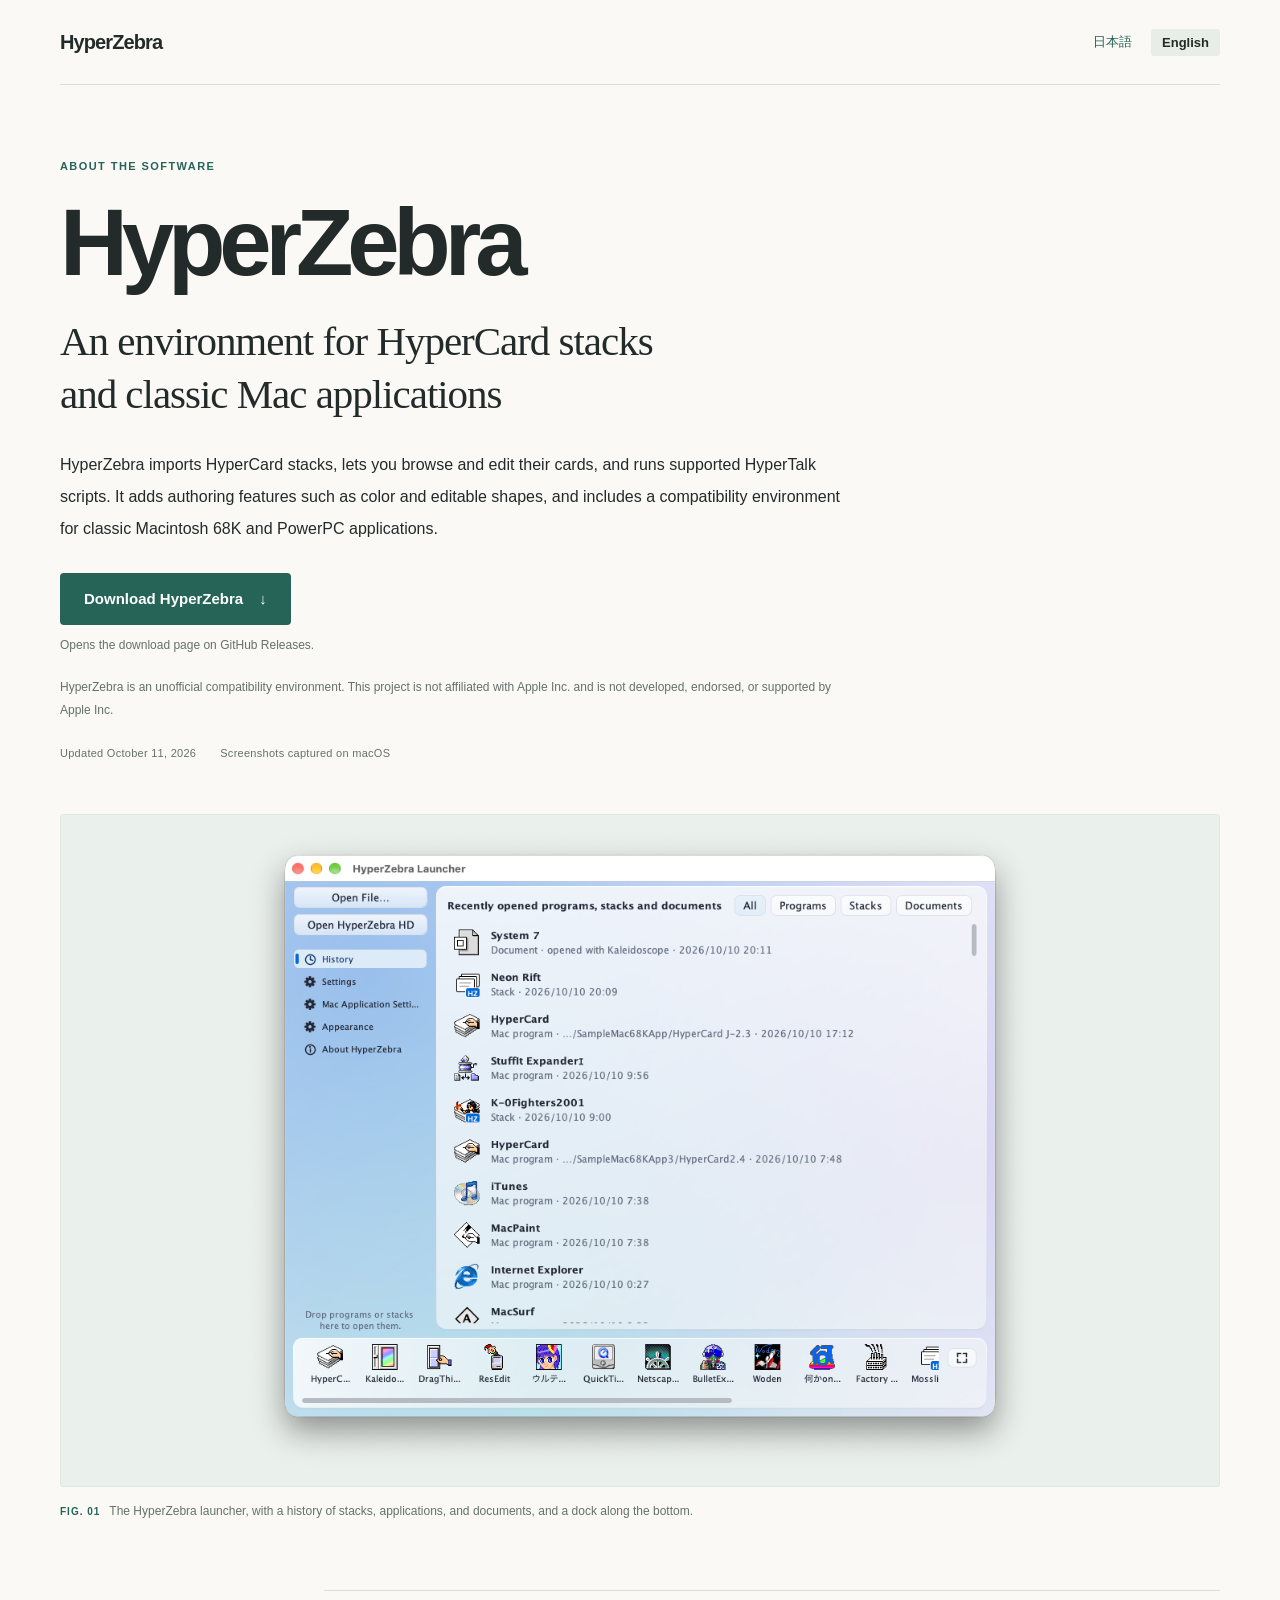
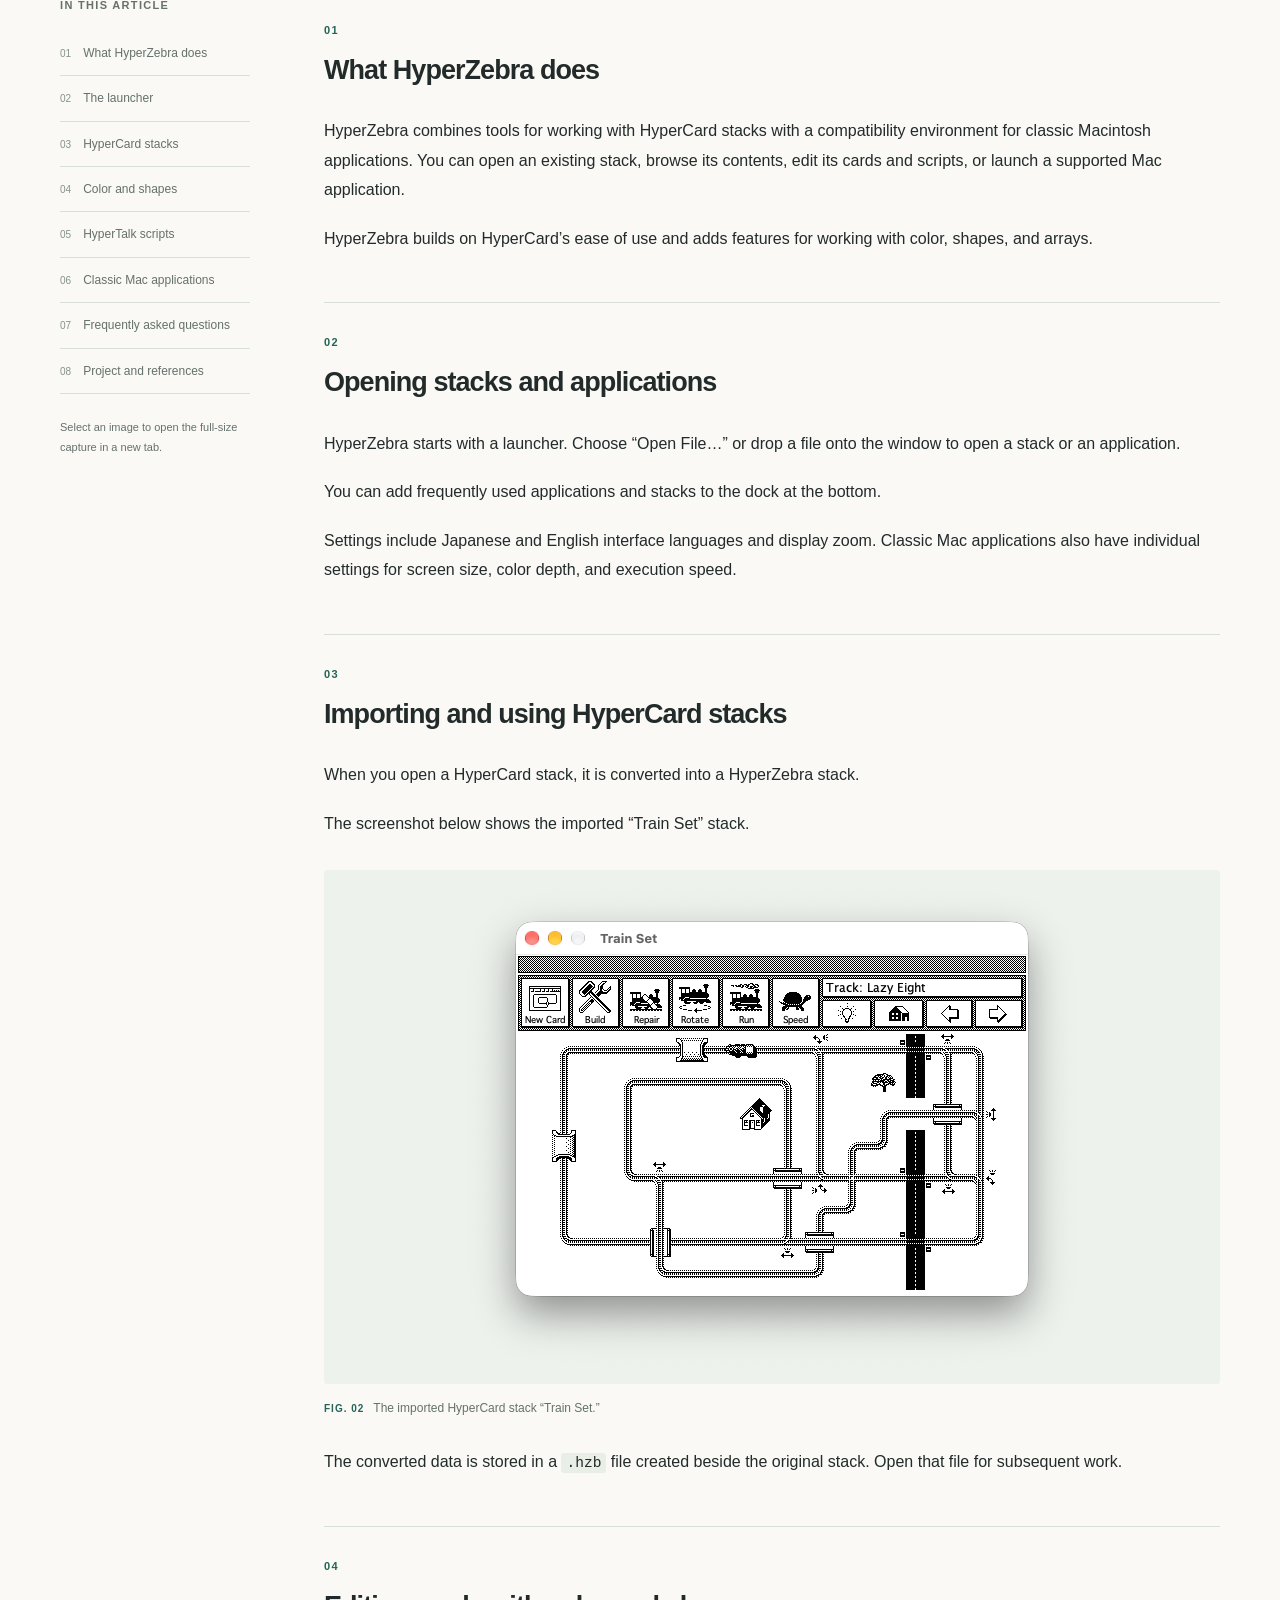
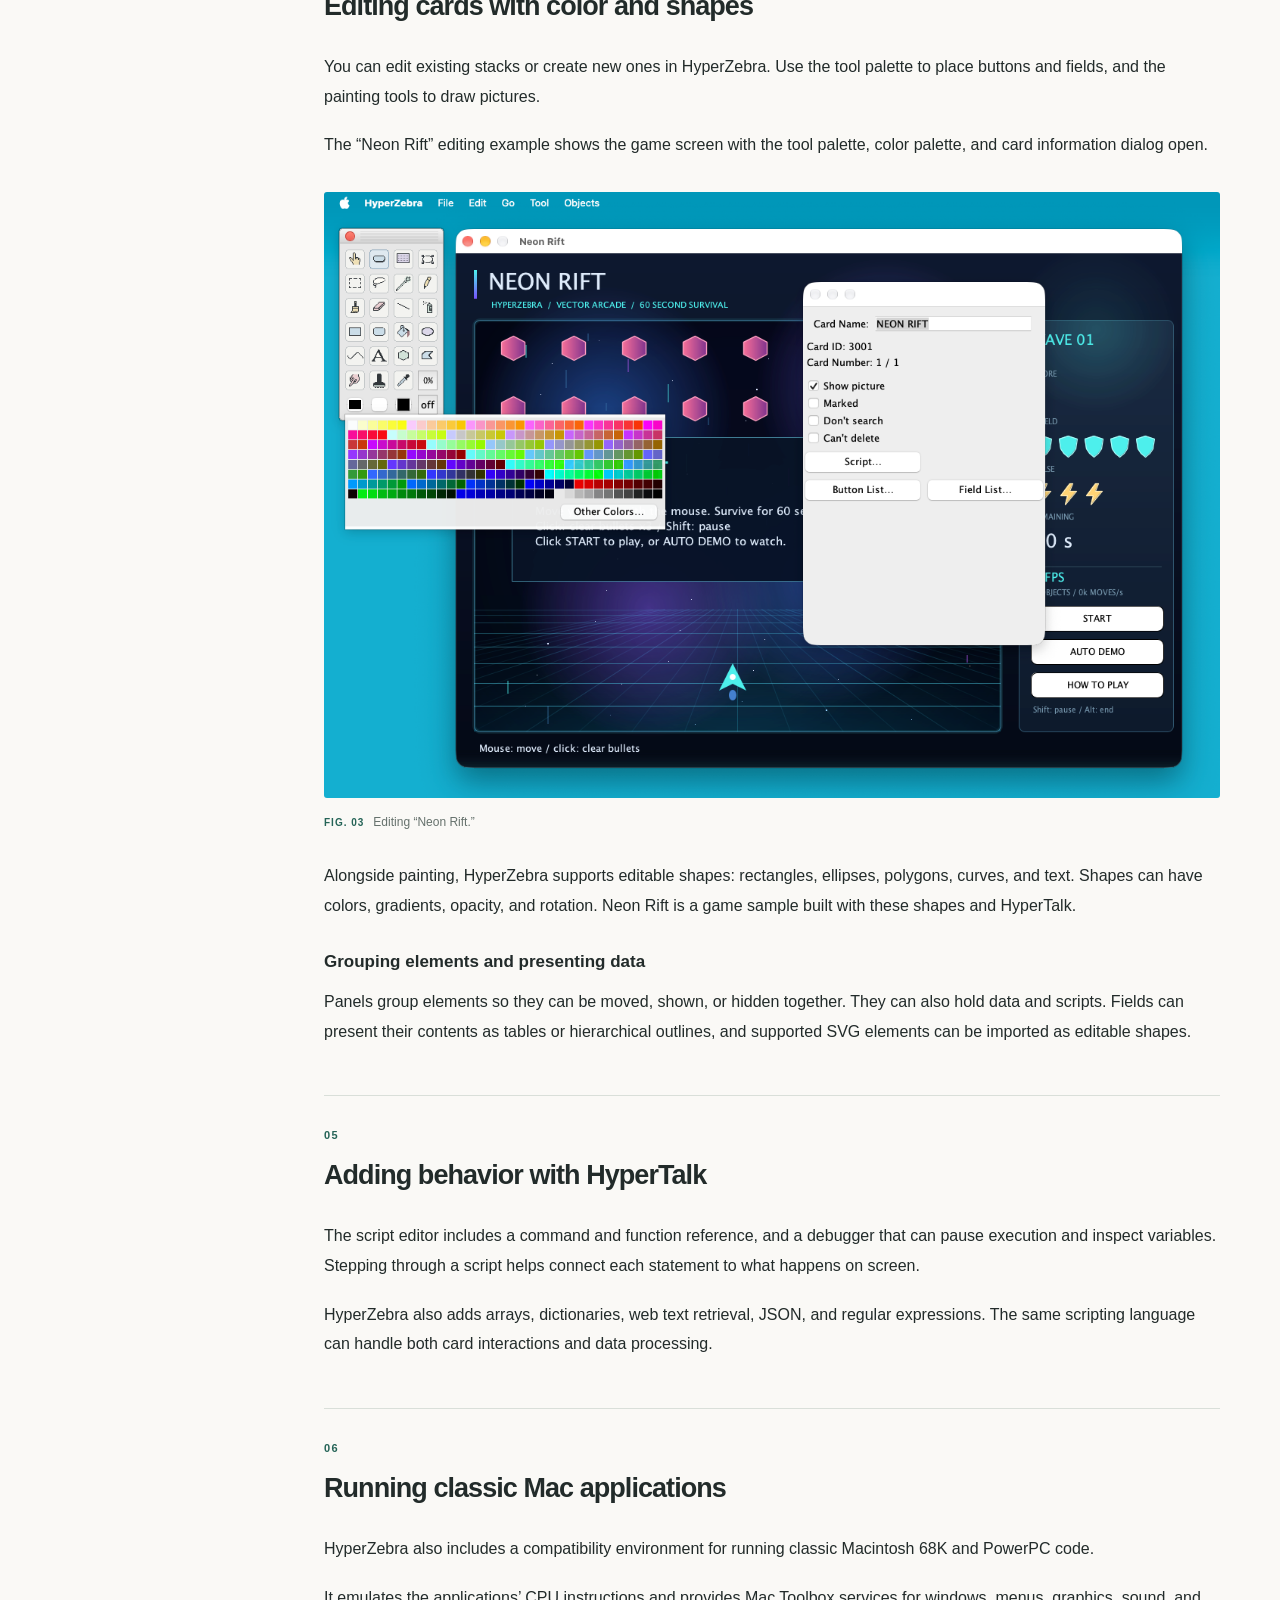
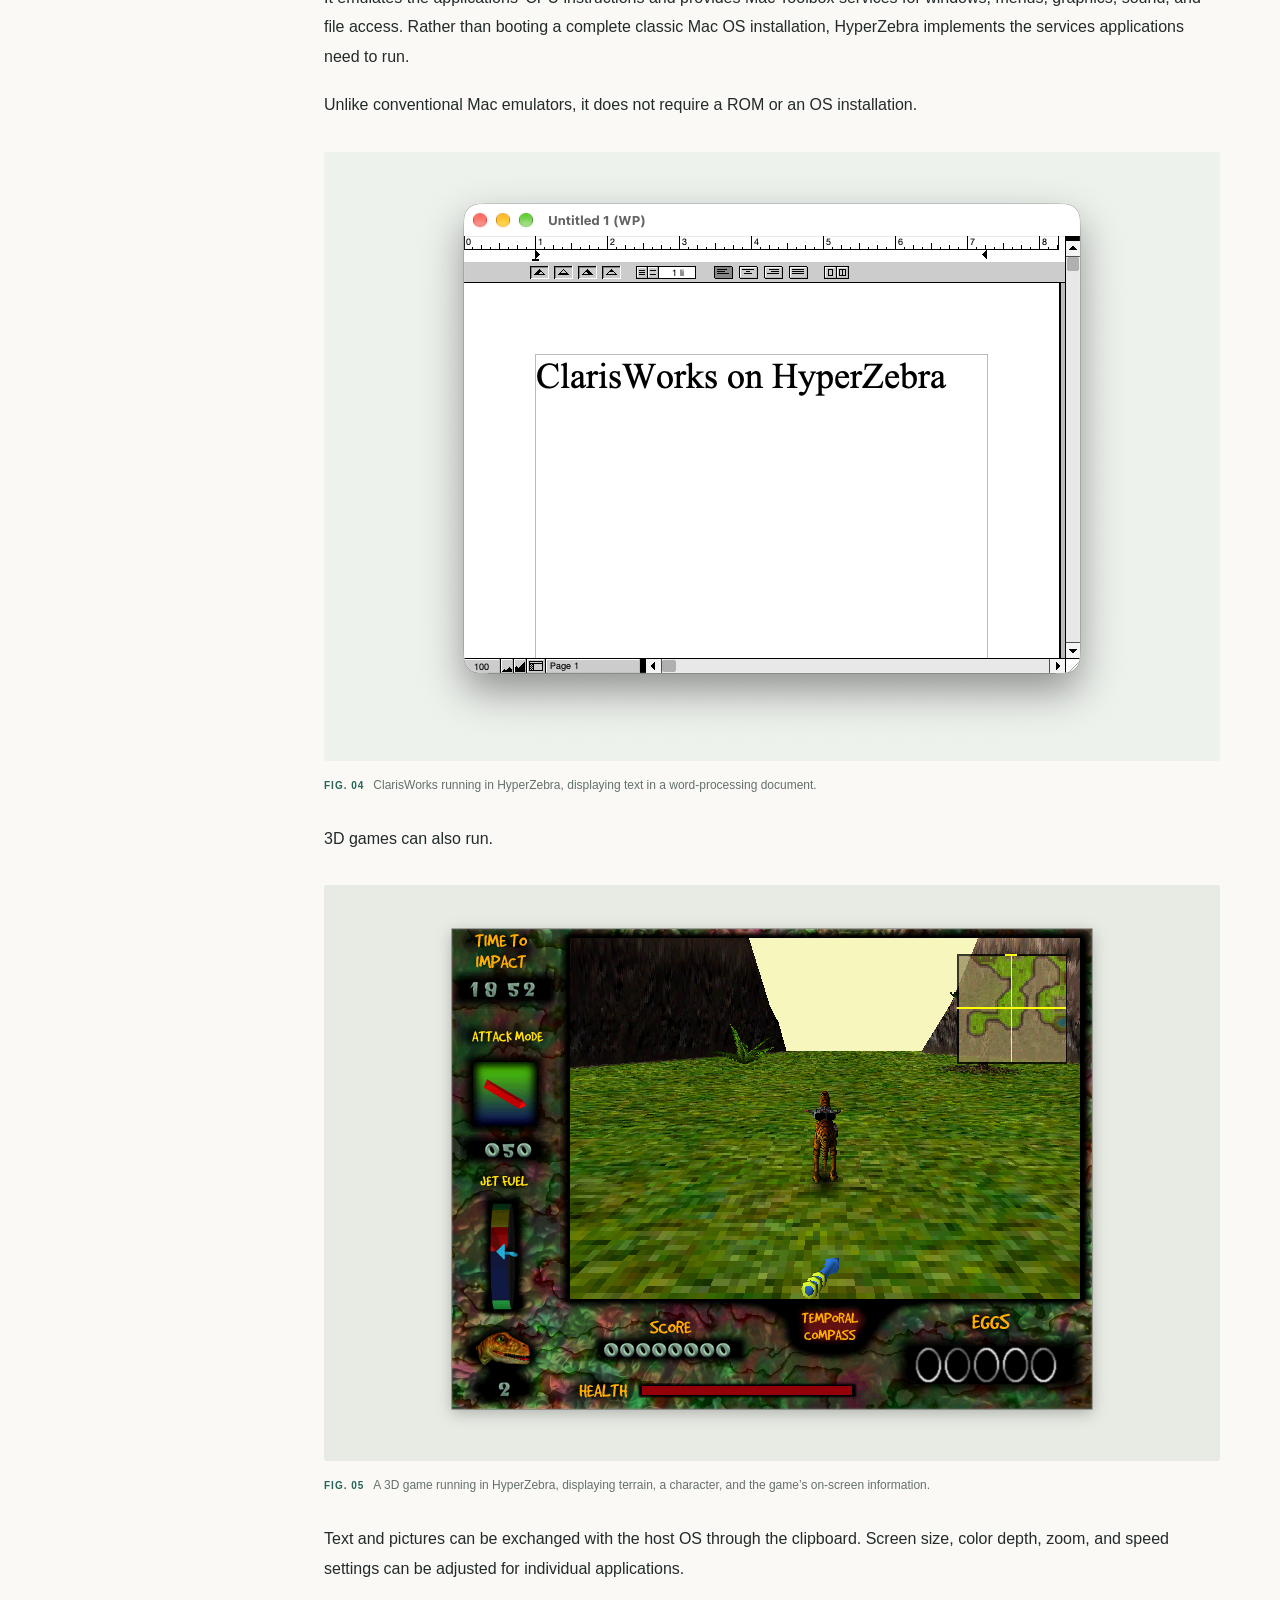
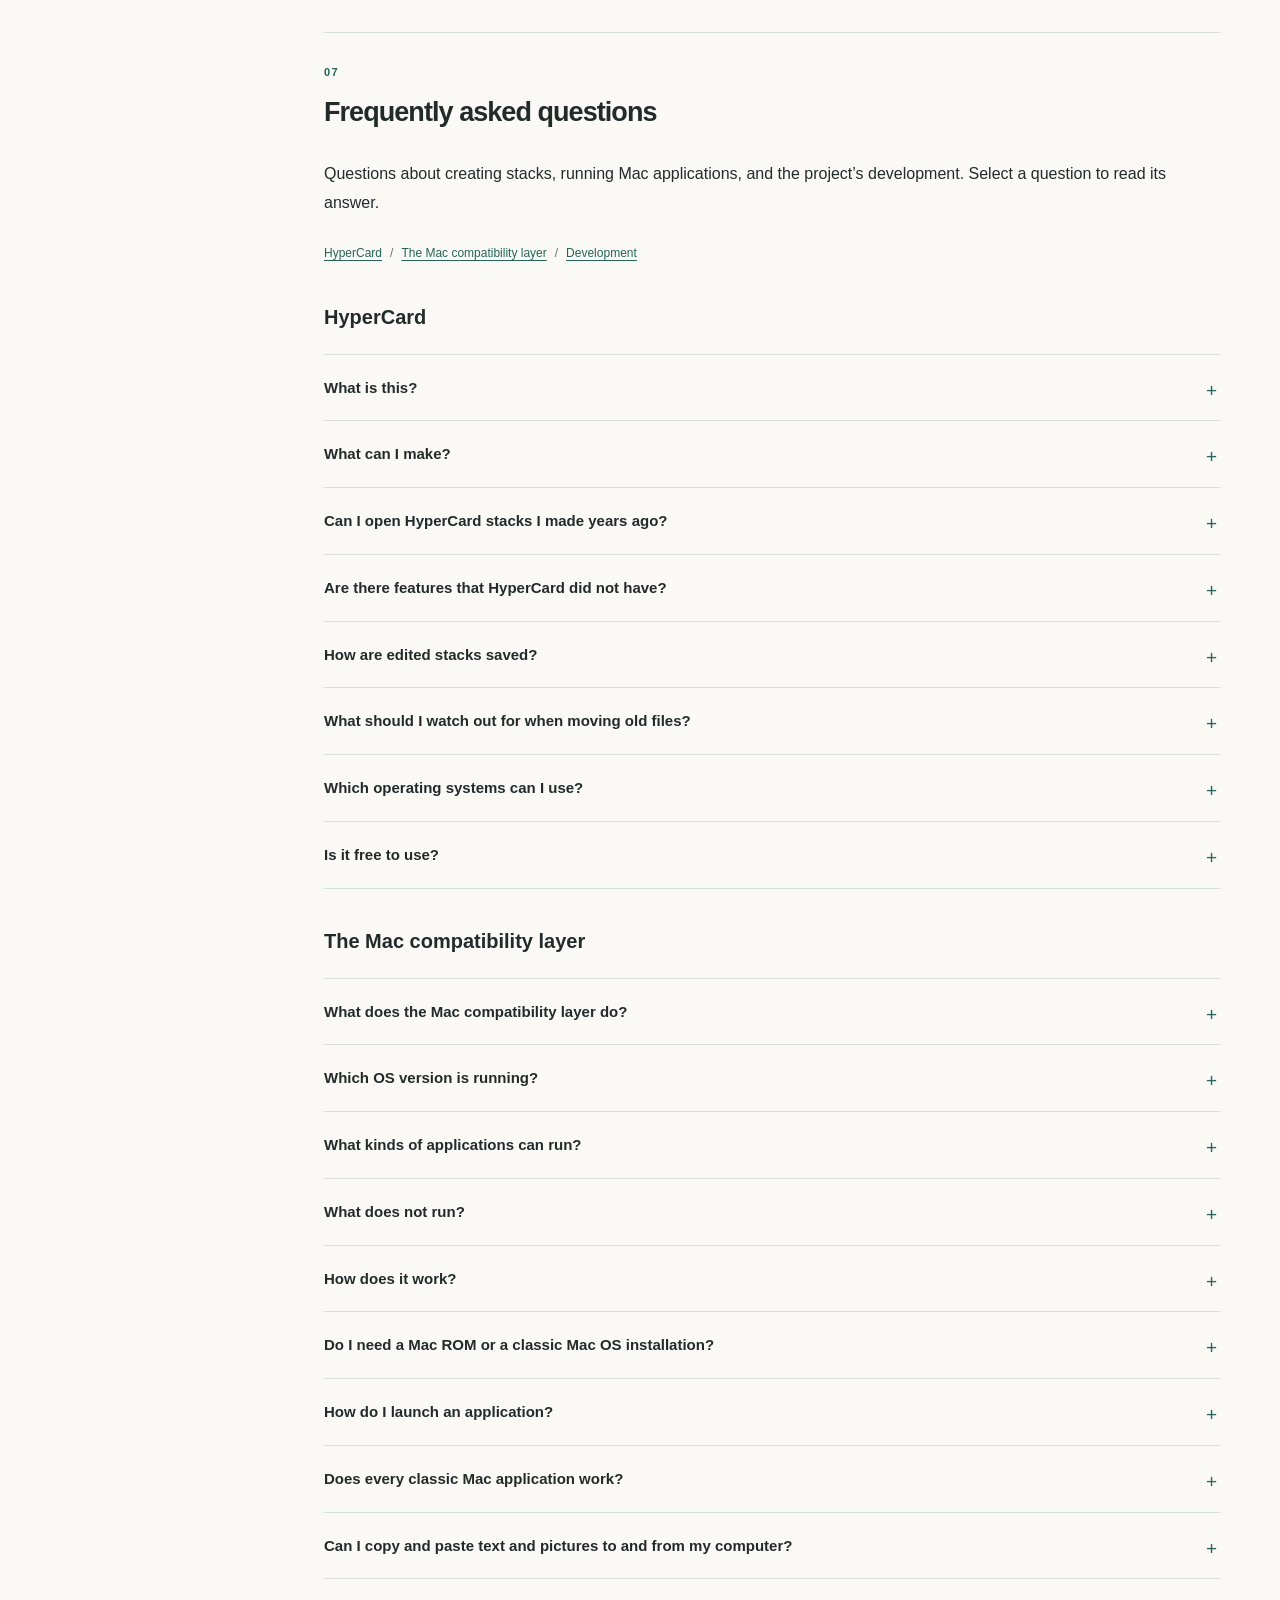
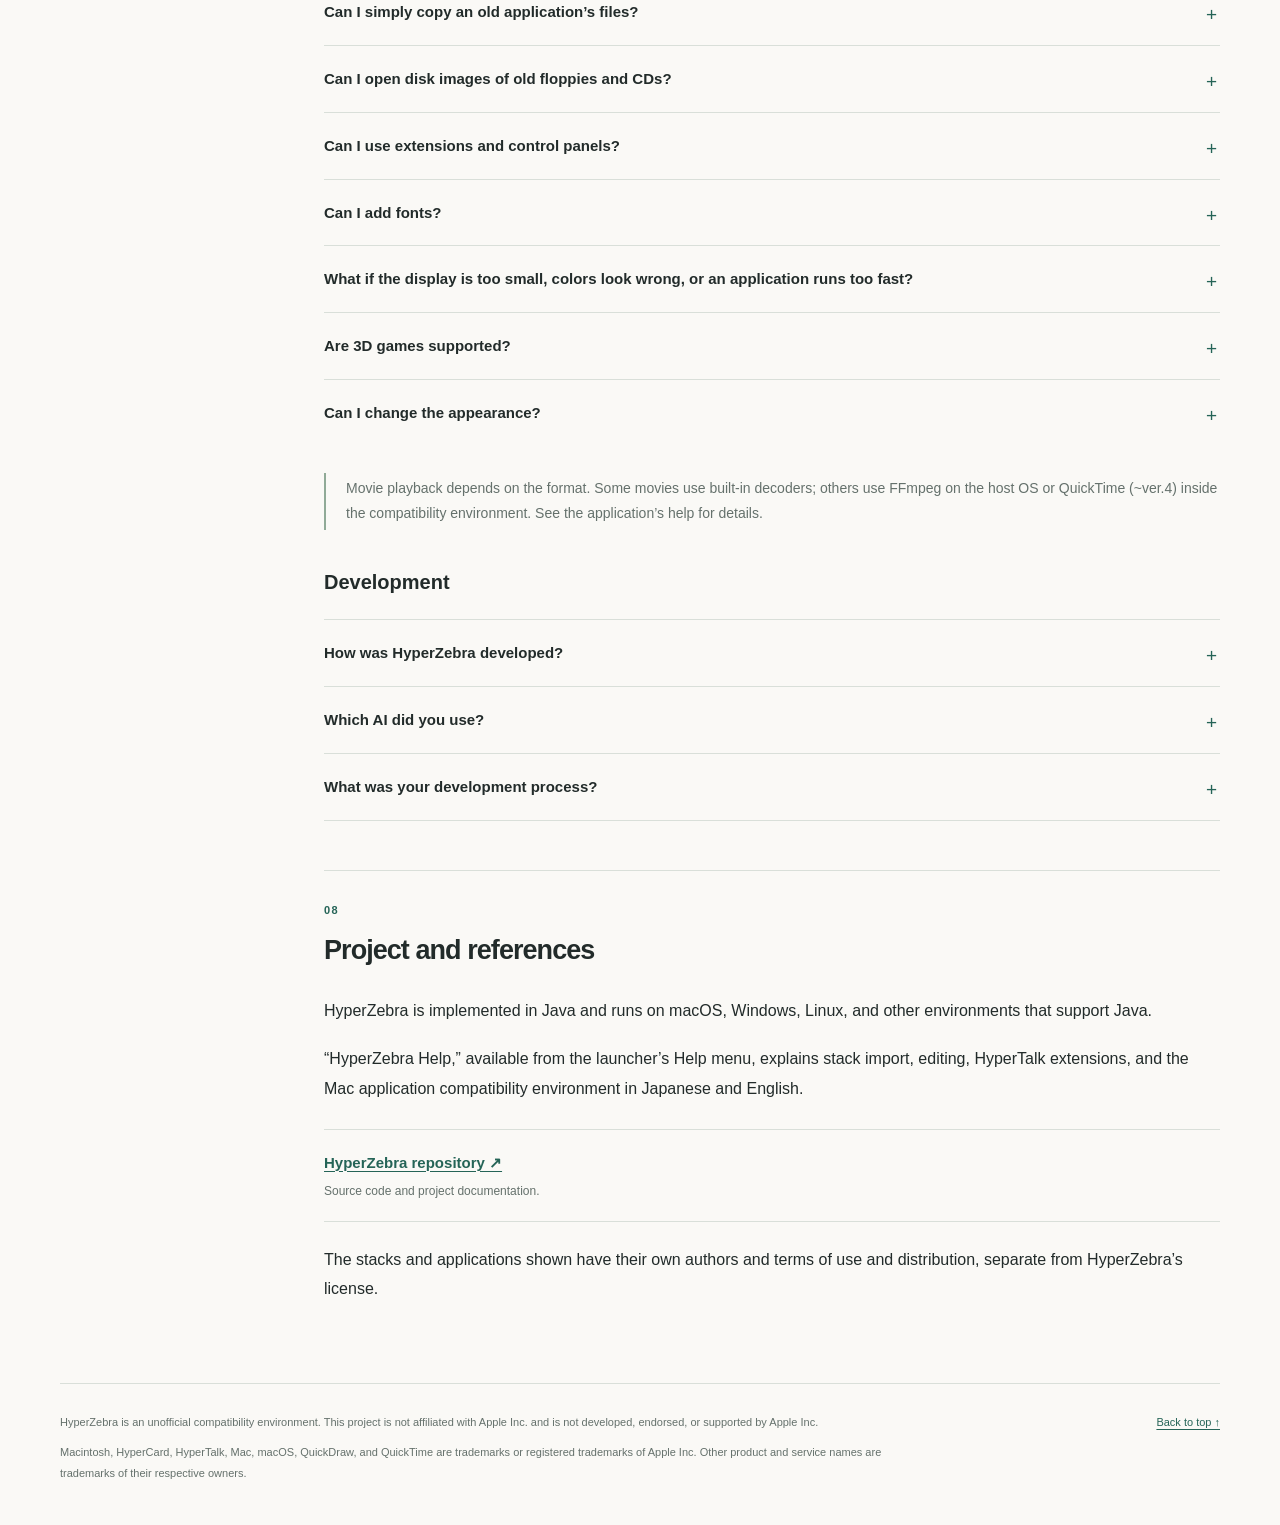
==== en/index.html @ 10325b03 "3.0.0" ====
<!doctype html>
<html lang="en">
<head>
  <meta charset="utf-8">
  <meta name="viewport" content="width=device-width, initial-scale=1">
  <title>HyperZebra — HyperCard stacks and classic Mac applications</title>
  <meta name="description" content="Download HyperZebra to import and edit HyperCard stacks, use HyperTalk, color and shapes, and run classic Mac applications.">
  <meta name="theme-color" content="#faf9f6">
  <meta property="og:type" content="article">
  <meta property="og:title" content="HyperZebra — HyperCard stacks and classic Mac applications">
  <meta property="og:description" content="Download HyperZebra to import and edit HyperCard stacks, use HyperTalk, color and shapes, and run classic Mac applications.">
  <meta property="og:locale" content="en_US">
  <link rel="alternate" hreflang="ja" href="../index.html">
  <link rel="stylesheet" href="../assets/style.css">
</head>
<body id="top">
<a class="skip-link" href="#main">Skip to content</a>
<div class="shell">
  <header class="site-header">
    <a class="wordmark" href="index.html">HyperZebra</a>
    <nav class="languages" aria-label="Language"><a lang="ja" hreflang="ja" href="../index.html">日本語</a><span lang="en" aria-current="page">English</span></nav>
  </header>
  <main id="main">
    <div class="hero">
      <p class="eyebrow">ABOUT THE SOFTWARE</p>
      <h1>HyperZebra</h1>
      <p class="subtitle">An environment for HyperCard stacks<br>and classic Mac applications</p>
      <p class="hero-intro">HyperZebra imports HyperCard stacks, lets you browse and edit their cards, and runs supported HyperTalk scripts. It adds authoring features such as color and editable shapes, and includes a compatibility environment for classic Macintosh 68K and PowerPC applications.</p>
      <div class="hero-download">
        <a class="download-button" href="https://github.com/pgostation/HyperZebra/releases">Download HyperZebra <span aria-hidden="true">↓</span></a>
        <p class="download-note">Opens the download page on GitHub Releases.</p>
      </div>
      <p class="independence-notice">HyperZebra is an unofficial compatibility environment. This project is not affiliated with Apple Inc. and is not developed, endorsed, or supported by Apple Inc.</p>
      <div class="metadata"><time datetime="2026-10-11">Updated October 11, 2026</time><span>Screenshots captured on macOS</span></div>
    </div>
    <figure class="hero-figure" id="figure-01">
  <a class="figure-link image-stage " href="../images/launcher.png" target="_blank" rel="noopener" aria-label="Open full-size image: The HyperZebra launcher displaying stacks, Mac applications, documents, and a dock.">
    <img src="../images/launcher.png" width="995" height="810" alt="The HyperZebra launcher displaying stacks, Mac applications, documents, and a dock." fetchpriority="high" decoding="async">
  </a>
  <figcaption><span class="figure-number">FIG. 01</span>The HyperZebra launcher, with a history of stacks, applications, and documents, and a dock along the bottom.</figcaption>
</figure>
    <div class="article-grid">
      <nav class="contents" aria-label="IN THIS ARTICLE">
        <p class="contents-title">IN THIS ARTICLE</p>
        <ol><li><a href="#about">What HyperZebra does</a></li>
<li><a href="#launcher">The launcher</a></li>
<li><a href="#stacks">HyperCard stacks</a></li>
<li><a href="#authoring">Color and shapes</a></li>
<li><a href="#hypertalk">HyperTalk scripts</a></li>
<li><a href="#applications">Classic Mac applications</a></li>
<li><a href="#compatibility">Frequently asked questions</a></li>
<li><a href="#project">Project and references</a></li></ol>
        <p class="contents-note">Select an image to open the full-size capture in a new tab.</p>
      </nav>
      <article aria-label="HyperZebra — HyperCard stacks and classic Mac applications"><section class="article-section" id="about" aria-labelledby="heading-about"><div class="section-number">01</div><h2 id="heading-about">What HyperZebra does</h2>
<p>HyperZebra combines tools for working with HyperCard stacks with a compatibility environment for classic Macintosh applications. You can open an existing stack, browse its contents, edit its cards and scripts, or launch a supported Mac application.</p>
<p>HyperZebra builds on HyperCard’s ease of use and adds features for working with color, shapes, and arrays.</p></section>
<section class="article-section" id="launcher" aria-labelledby="heading-launcher"><div class="section-number">02</div><h2 id="heading-launcher">Opening stacks and applications</h2>
<p>HyperZebra starts with a launcher. Choose “Open File…” or drop a file onto the window to open a stack or an application.</p>
<p>You can add frequently used applications and stacks to the dock at the bottom.</p>
<p>Settings include Japanese and English interface languages and display zoom. Classic Mac applications also have individual settings for screen size, color depth, and execution speed.</p></section>
<section class="article-section" id="stacks" aria-labelledby="heading-stacks"><div class="section-number">03</div><h2 id="heading-stacks">Importing and using HyperCard stacks</h2>
<p>When you open a HyperCard stack, it is converted into a HyperZebra stack.</p>
<p>The screenshot below shows the imported “Train Set” stack.</p>
<figure class="article-figure" id="figure-02">
  <a class="figure-link image-stage " href="../images/imported-stack.png" target="_blank" rel="noopener" aria-label="Open full-size image: A Train Set card with monochrome railway tracks, a train, and buttons including Build and Run.">
    <img src="../images/imported-stack.png" width="624" height="486" alt="A Train Set card with monochrome railway tracks, a train, and buttons including Build and Run." loading="lazy" decoding="async">
  </a>
  <figcaption><span class="figure-number">FIG. 02</span>The imported HyperCard stack “Train Set.”</figcaption>
</figure>
<p>The converted data is stored in a <code>.hzb</code> file created beside the original stack. Open that file for subsequent work.</p></section>
<section class="article-section" id="authoring" aria-labelledby="heading-authoring"><div class="section-number">04</div><h2 id="heading-authoring">Editing cards with color and shapes</h2>
<p>You can edit existing stacks or create new ones in HyperZebra. Use the tool palette to place buttons and fields, and the painting tools to draw pictures.</p>
<p>The “Neon Rift” editing example shows the game screen with the tool palette, color palette, and card information dialog open.</p>
<figure class="article-figure" id="figure-03">
  <a class="figure-link image-stage editor" href="../images/card-editor-color.png" target="_blank" rel="noopener" aria-label="Open full-size image: The colorful Neon Rift card with a tool palette, a color palette, and the card information dialog open.">
    <img src="../images/card-editor-color.png" width="1184" height="801" alt="The colorful Neon Rift card with a tool palette, a color palette, and the card information dialog open." loading="lazy" decoding="async">
  </a>
  <figcaption><span class="figure-number">FIG. 03</span>Editing “Neon Rift.”</figcaption>
</figure>
<p>Alongside painting, HyperZebra supports editable shapes: rectangles, ellipses, polygons, curves, and text. Shapes can have colors, gradients, opacity, and rotation. Neon Rift is a game sample built with these shapes and HyperTalk.</p>
<h3>Grouping elements and presenting data</h3>
<p>Panels group elements so they can be moved, shown, or hidden together. They can also hold data and scripts. Fields can present their contents as tables or hierarchical outlines, and supported SVG elements can be imported as editable shapes.</p></section>
<section class="article-section" id="hypertalk" aria-labelledby="heading-hypertalk"><div class="section-number">05</div><h2 id="heading-hypertalk">Adding behavior with HyperTalk</h2>
<p>The script editor includes a command and function reference, and a debugger that can pause execution and inspect variables. Stepping through a script helps connect each statement to what happens on screen.</p>
<p>HyperZebra also adds arrays, dictionaries, web text retrieval, JSON, and regular expressions. The same scripting language can handle both card interactions and data processing.</p></section>
<section class="article-section" id="applications" aria-labelledby="heading-applications"><div class="section-number">06</div><h2 id="heading-applications">Running classic Mac applications</h2>
<p>HyperZebra also includes a compatibility environment for running classic Macintosh 68K and PowerPC code.</p>
<p>It emulates the applications’ CPU instructions and provides Mac Toolbox services for windows, menus, graphics, sound, and file access. Rather than booting a complete classic Mac OS installation, HyperZebra implements the services applications need to run.</p>
<p>Unlike conventional Mac emulators, it does not require a ROM or an OS installation.</p>
<figure class="article-figure" id="figure-04">
  <a class="figure-link image-stage " href="../images/classic-mac-app.png" target="_blank" rel="noopener" aria-label="Open full-size image: A ClarisWorks word-processing document displaying the text “ClarisWorks on HyperZebra.”">
    <img src="../images/classic-mac-app.png" width="728" height="581" alt="A ClarisWorks word-processing document displaying the text “ClarisWorks on HyperZebra.”" loading="lazy" decoding="async">
  </a>
  <figcaption><span class="figure-number">FIG. 04</span>ClarisWorks running in HyperZebra, displaying text in a word-processing document.</figcaption>
</figure>
<p>3D games can also run.</p>
<figure class="article-figure" id="figure-05">
  <a class="figure-link image-stage game" href="../images/3d-mac-game.png" target="_blank" rel="noopener" aria-label="Open full-size image: A 3D game displaying grassy terrain, cliffs, a central character, a map, and a score panel.">
    <img src="../images/3d-mac-game.png" width="686" height="526" alt="A 3D game displaying grassy terrain, cliffs, a central character, a map, and a score panel." loading="lazy" decoding="async">
  </a>
  <figcaption><span class="figure-number">FIG. 05</span>A 3D game running in HyperZebra, displaying terrain, a character, and the game’s on-screen information.</figcaption>
</figure>
<p>Text and pictures can be exchanged with the host OS through the clipboard. Screen size, color depth, zoom, and speed settings can be adjusted for individual applications.</p></section>
<section class="article-section faq" id="compatibility" aria-labelledby="heading-compatibility"><div class="section-number">07</div><h2 id="heading-compatibility">Frequently asked questions</h2><p>Questions about creating stacks, running Mac applications, and the project’s development. Select a question to read its answer.</p><nav class="faq-topics" aria-label="FAQ topics"><a href="#faq-hypercard">HyperCard</a> / <a href="#faq-mac">The Mac compatibility layer</a> / <a href="#faq-development">Development</a></nav>
<div class="faq-group" id="faq-hypercard"><h3>HyperCard</h3>
<details class="faq-item" id="faq-hypercard-what"><summary>What is this?</summary><div class="faq-answer"><p>It is an environment for running and editing HyperCard stacks. You can display their cards and pictures and edit their contents and scripts.</p></div></details>
<details class="faq-item" id="faq-hypercard-create"><summary>What can I make?</summary><div class="faq-answer"><p>You can make picture books, quizzes, and simple games. There is no feature for turning a stack into a standalone application or exporting it to the web.</p></div></details>
<details class="faq-item" id="faq-hypercard-import"><summary>Can I open HyperCard stacks I made years ago?</summary><div class="faq-answer"><p>You can import HyperCard-format stacks, display their cards and pictures, and edit them. HyperTalk and external commands are supported, but compatibility is not complete and depends on the features a stack uses.</p></div></details>
<details class="faq-item" id="faq-hypercard-features"><summary>Are there features that HyperCard did not have?</summary><div class="faq-answer"><p>HyperZebra adds color painting, editable shapes, gradients, and SVG import. It also includes panels for grouping elements, table and outline fields for displaying data, JSON, and regular expressions.</p></div></details>
<details class="faq-item" id="faq-hypercard-save"><summary>How are edited stacks saved?</summary><div class="faq-answer"><p>HyperZebra saves a stack as a single <code>.hzb</code> file that opens with a double-click and can be copied or sent like any other document. <code>.hzb</code> folders made by earlier versions still open. You can also export in HyperCard format, but HyperZebra-specific features such as its color features do not carry over. Keep both the original stack and the working <code>.hzb</code> file.</p></div></details>
<details class="faq-item" id="faq-hypercard-resources"><summary>What should I watch out for when moving old files?</summary><div class="faq-answer"><p>Classic Mac files may contain a resource fork that holds pictures, sounds, and other information separately from the regular data. Preserve it when moving files. Without it, a file may fail to open or some of its contents may be missing.</p></div></details>
<details class="faq-item" id="faq-hypercard-platforms"><summary>Which operating systems can I use?</summary><div class="faq-answer"><p>HyperZebra is a Java application for macOS, Windows, and Linux. Application packages that include a Java runtime do not require a separate Java installation.</p></div></details>
<details class="faq-item" id="faq-hypercard-free"><summary>Is it free to use?</summary><div class="faq-answer"><p>HyperZebra itself is free to use and is released under the MIT License. Stacks and classic Mac applications have their own terms of use and distribution.</p></div></details>
</div>
<div class="faq-group" id="faq-mac"><h3>The Mac compatibility layer</h3>
<details class="faq-item" id="faq-mac-purpose"><summary>What does the Mac compatibility layer do?</summary><div class="faq-answer"><p>It runs supported applications made for classic Mac OS on a present-day computer. HyperZebra provides the Mac services these applications use, including windows, menus, drawing, sound, and file operations, on the host operating system.</p></div></details>
<details class="faq-item" id="faq-mac-version"><summary>Which OS version is running?</summary><div class="faq-answer"><p>Classic Mac OS itself is not running. To accommodate software that checks the OS version, HyperZebra reports “9.2.2,” the final version of Mac OS 9, when applications ask. This is a compatibility response; it does not mean that Mac OS 9.2.2 has been booted.</p></div></details>
<details class="faq-item" id="faq-mac-supported"><summary>What kinds of applications can run?</summary><div class="faq-answer"><p>The compatibility layer targets 68K and PowerPC applications made for Mac OS 9 and earlier versions of Mac OS. Actual compatibility depends on the application version and the features it uses.</p></div></details>
<details class="faq-item" id="faq-mac-unsupported"><summary>What does not run?</summary><div class="faq-answer"><p>Applications that require Mac OS X do not run. Many system extensions also cannot run because of how they interact with the system.</p></div></details>
<details class="faq-item" id="faq-mac-mechanism"><summary>How does it work?</summary><div class="faq-answer"><p>HyperZebra emulates 68K and PowerPC CPU instructions and handles the Mac Toolbox and system-library calls made by applications. The compatibility environment combines CPU emulation with implementations of the Mac services applications need.</p></div></details>
<details class="faq-item" id="faq-mac-rom"><summary>Do I need a Mac ROM or a classic Mac OS installation?</summary><div class="faq-answer"><p>No. HyperZebra provides the Mac services needed to run applications without booting a complete classic Mac OS installation. Some applications may still require additional extensions or libraries.</p></div></details>
<details class="faq-item" id="faq-mac-launch"><summary>How do I launch an application?</summary><div class="faq-answer"><p>Open its file from the launcher or drag and drop it onto the launcher. You can reopen applications from the history and register them in the dock.</p></div></details>
<details class="faq-item" id="faq-mac-limits"><summary>Does every classic Mac application work?</summary><div class="faq-answer"><p>Compatibility varies with the application, its version, and the features used. Applications that require unsupported system services or direct hardware access may have problems starting, displaying content, or responding to input. Even when an application starts, features such as editing and saving need to be checked individually.</p></div></details>
<details class="faq-item" id="faq-mac-clipboard"><summary>Can I copy and paste text and pictures to and from my computer?</summary><div class="faq-answer"><p>Text and pictures can be exchanged through the host OS clipboard. Supported text and image files can also be converted, with settings for saving UTF-8 text and PNG images. Application-specific document formats depend on the application.</p></div></details>
<details class="faq-item" id="faq-mac-files"><summary>Can I simply copy an old application’s files?</summary><div class="faq-answer"><p>Some classic Mac files require a resource fork containing program code, pictures, or other data. Preserve it when copying files, including when moving them to Windows or Linux. HyperZebra supports MacBinary and resource information stored in <code>._filename</code> sidecar files.</p></div></details>
<details class="faq-item" id="faq-mac-disks"><summary>Can I open disk images of old floppies and CDs?</summary><div class="faq-answer"><p>You can open supported disk images, including Disk Copy formats and HFS, HFS Plus, and MFS volumes. Applications can access their contents as read-only disks. Extract the contents to a folder if you need to modify them.</p></div></details>
<details class="faq-item" id="faq-mac-extensions"><summary>Can I use extensions and control panels?</summary><div class="faq-answer"><p>Some supported extensions and control panels can be used. HyperZebra has a virtual “System Folder” for extensions and preference files. Whether a particular component works depends on the system services it requires.</p></div></details>
<details class="faq-item" id="faq-mac-fonts"><summary>Can I add fonts?</summary><div class="faq-answer"><p>Yes. Place supported classic Mac font suitcases in the “Fonts” folder inside the virtual “System Folder.” Bitmap fonts and TrueType fonts contained in suitcases are supported. Preserve the resource forks when copying old fonts.</p></div></details>
<details class="faq-item" id="faq-mac-display"><summary>What if the display is too small, colors look wrong, or an application runs too fast?</summary><div class="faq-answer"><p>Use Application Settings to adjust screen size, color depth, zoom, and execution speed. Settings are saved per application, so games and productivity applications can use different configurations. Restart an application after changing settings that take effect at launch.</p></div></details>
<details class="faq-item" id="faq-mac-3d"><summary>Are 3D games supported?</summary><div class="faq-answer"><p>HyperZebra includes compatibility implementations of QuickDraw 3D, RAVE, and OpenGL 1.2.1 for classic Mac 3D games that use them. Rendering is performed in software inside HyperZebra. Compatibility and speed depend on the game’s features and the performance of the host computer.</p></div></details>
<details class="faq-item" id="faq-mac-appearance"><summary>Can I change the appearance?</summary><div class="faq-answer"><p>You can change the appearance of windows, scrollbars, and buttons with Kaleidoscope.</p></div></details>
<div class="note"><p>Movie playback depends on the format. Some movies use built-in decoders; others use FFmpeg on the host OS or QuickTime (~ver.4) inside the compatibility environment. See the application’s help for details.</p></div>
</div>
<div class="faq-group" id="faq-development"><h3>Development</h3>
<details class="faq-item" id="faq-development-history"><summary>How was HyperZebra developed?</summary><div class="faq-answer"><p>I started from the HyperCard clone I had been developing around 2012 and asked AI to continue its development. AI has carried out 100% of that subsequent development.</p></div></details>
<details class="faq-item" id="faq-development-models"><summary>Which AI did you use?</summary><div class="faq-answer"><p>I started with GPT-5.6 Sol, then mainly used Opus5 and Opus5.5. I used the ChatGPT Plus and Claude Max5 plans.</p></div></details>
<details class="faq-item" id="faq-development-process"><summary>What was your development process?</summary><div class="faq-answer"><p>I kept asking AI to implement features as I thought of them. For larger features, I mainly broke the work into pieces the AI could implement and had it work through them in order. To improve compatibility, I also had AI run a large number of HyperCard stacks and classic Mac applications.</p></div></details>
</div>
</section>
<section class="article-section" id="project" aria-labelledby="heading-project"><div class="section-number">08</div><h2 id="heading-project">Project and references</h2>
<p>HyperZebra is implemented in Java and runs on macOS, Windows, Linux, and other environments that support Java.</p>
<p>“HyperZebra Help,” available from the launcher’s Help menu, explains stack import, editing, HyperTalk extensions, and the Mac application compatibility environment in Japanese and English.</p>
<ul class="references">
<li><a href="https://github.com/pgostation/HyperZebra">HyperZebra repository ↗</a><span>Source code and project documentation.</span></li>
</ul>
<p>The stacks and applications shown have their own authors and terms of use and distribution, separate from HyperZebra’s license.</p></section></article>
    </div>
  </main>
  <footer class="site-footer"><div class="footer-notices"><p>HyperZebra is an unofficial compatibility environment. This project is not affiliated with Apple Inc. and is not developed, endorsed, or supported by Apple Inc.</p><p>Macintosh, HyperCard, HyperTalk, Mac, macOS, QuickDraw, and QuickTime are trademarks or registered trademarks of Apple Inc. Other product and service names are trademarks of their respective owners.</p></div><a href="#top">Back to top ↑</a></footer>
</div>
</body>
</html>
---- assets/style.css ----
/* Shared by the Japanese and English articles. No external fonts or libraries. */
:root {
  color-scheme: light;
  --paper: #faf9f6;
  --ink: #222b2a;
  --muted: #65716c;
  --line: #d9dfd9;
  --accent: #256457;
  --wash: #eef2ed;
  --serif: Georgia, "Yu Mincho", "Hiragino Mincho ProN", serif;
  --sans: -apple-system, BlinkMacSystemFont, "Hiragino Kaku Gothic ProN", "Yu Gothic", Meiryo, sans-serif;
}
* { box-sizing: border-box; }
html { scroll-padding-top: 2rem; }
body { margin: 0; background: var(--paper); color: var(--ink); font-family: var(--sans); -webkit-font-smoothing: antialiased; }
a { color: var(--accent); text-underline-offset: .23em; text-decoration-thickness: 1px; }
a:hover { text-decoration-thickness: 2px; }
a:focus-visible, summary:focus-visible { outline: 3px solid var(--accent); outline-offset: 5px; }
img { display: block; max-width: 100%; height: auto; }
::selection { background: #d8e8db; }
.shell { width: min(1160px, calc(100% - 96px)); margin-inline: auto; }
.skip-link { position: absolute; top: -100px; left: 20px; z-index: 10; padding: 12px 20px; background: white; }
.skip-link:focus { top: 12px; }
.site-header { display: flex; align-items: center; justify-content: space-between; gap: 20px; padding: 27px 0; border-bottom: 1px solid var(--line); }
.wordmark { color: var(--ink); text-decoration: none; font-size: 20px; font-weight: 750; letter-spacing: -.045em; }
.languages { display: flex; gap: 8px; align-items: center; font-size: 13px; }
.languages a, .languages span { padding: 6px 11px; }
.languages [aria-current] { color: var(--ink); background: #e9ede7; border-radius: 3px; font-weight: 650; }
.languages a { text-decoration: none; }
.languages a:hover { text-decoration: underline; }
.hero { padding: 75px 0 55px; }
.eyebrow { color: var(--accent); font-size: 11px; letter-spacing: .13em; font-weight: 650; margin: 0 0 24px; }
h1 { font-size: clamp(54px, 7.5vw, 94px); font-weight: 550; letter-spacing: -.065em; line-height: 1; margin: 0 0 25px; }
.subtitle { font-size: clamp(23px, 2.7vw, 33px); font-weight: 500; line-height: 1.65; letter-spacing: -.025em; margin: 0; max-width: 900px; text-wrap: balance; }
.hero-intro { font-size: 16px; line-height: 2; max-width: 785px; margin: 27px 0 0; }
.hero-download { margin-top: 28px; }
.download-button { display: inline-flex; align-items: center; justify-content: center; gap: 16px; max-width: 100%; min-height: 48px; padding: 14px 24px; border-radius: 4px; background: var(--accent); color: white; font-size: 15px; font-weight: 650; line-height: 1.6; text-decoration: none; }
.download-button:hover { background: #1c4d43; }
.download-note { margin: 10px 0 0; color: var(--muted); font-size: 12px; line-height: 1.8; }
.metadata { color: var(--muted); display: flex; flex-wrap: wrap; gap: 8px 24px; margin-top: 25px; font-size: 11px; letter-spacing: .025em; }
.independence-notice { max-width: 785px; margin: 20px 0 0; color: var(--muted); font-size: 12px; line-height: 1.9; }
.hero-figure { margin: 0 0 67px; }
.hero-figure .image-stage { background: #eaf0ec; padding: 10px 36px; border: 1px solid #e0e7df; }
.hero-figure img { width: min(100%, 800px); margin: auto; }
.figure-link { display: block; cursor: zoom-in; }
.figure-link:hover img { opacity: .96; }
figcaption { color: var(--muted); font-size: 12px; line-height: 1.9; margin-top: 13px; }
.figure-number { color: var(--accent); font-size: 10px; font-weight: 700; letter-spacing: .1em; margin-right: 9px; white-space: nowrap; }
.article-grid { display: grid; grid-template-columns: 190px minmax(0, 1fr); column-gap: 74px; align-items: start; }
.contents { position: sticky; top: 35px; padding-top: 9px; }
.contents-title { color: var(--muted); font-size: 11px; font-weight: 600; letter-spacing: .12em; margin: 0 0 20px; }
.contents ol { list-style: none; padding: 0; margin: 0; counter-reset: contents; }
.contents li { counter-increment: contents; border-bottom: 1px solid var(--line); }
.contents a { display: flex; gap: 12px; color: var(--muted); font-size: 12px; line-height: 1.7; padding: 12px 0; text-decoration: none; }
.contents a::before { content: counter(contents, decimal-leading-zero); font-size: 10px; color: #86928c; padding-top: 2px; }
.contents a:hover { color: var(--accent); }
.contents-note { font-size: 11px; line-height: 1.8; color: var(--muted); margin-top: 24px; }
.article-section { border-top: 1px solid var(--line); padding: 33px 0 49px; }
.section-number { color: var(--accent); font-size: 11px; letter-spacing: .12em; font-weight: 600; margin: 0 0 13px; }
h2 { font-size: 27px; line-height: 1.6; font-weight: 600; letter-spacing: -.035em; margin: 0 0 24px; text-wrap: balance; }
h3 { font-size: 17px; line-height: 1.7; font-weight: 600; margin: 28px 0 10px; }
.article-section p, .article-section li, .article-section dd { font-size: 15px; line-height: 2.05; }
.article-section p { margin: 0 0 19px; }
.article-section p:last-child { margin-bottom: 0; }
.article-section strong { font-weight: 650; }
.article-section ul { padding-left: 1.3em; margin: 0 0 23px; }
.article-section li { padding-left: .15em; margin-bottom: 8px; }
.terms { margin: 28px 0 6px; border-top: 1px solid var(--line); }
.terms > div { display: grid; grid-template-columns: 132px 1fr; gap: 18px; padding: 18px 0; border-bottom: 1px solid var(--line); }
.terms dt { font-size: 13px; font-weight: 600; line-height: 2; padding-top: 1px; }
.terms dd { margin: 0; color: var(--muted); font-size: 14px; }
.article-section figure { margin: 32px 0 27px; }
.image-stage { background: var(--wash); overflow: hidden; border-radius: 3px; }
.article-section .image-stage { padding: 14px; }
.article-section .image-stage img { margin: auto; }
.article-section .image-stage.editor { padding: 0; background: #0599b4; }
.article-section .image-stage.game { padding: 25px; background: #e8ebe4; }
.article-section figcaption { font-size: 12px; }
.note { border-left: 2px solid #90aa97; padding: 3px 0 3px 20px; margin: 27px 0; }
.article-section .note p { font-size: 13px; color: var(--muted); line-height: 1.95; }
code { font-family: ui-monospace, SFMono-Regular, Consolas, monospace; font-size: .91em; }
p code { background: #e9eee7; padding: 2px 5px; border-radius: 3px; }
.code-example { background: #eaf0e9; border: 1px solid #dce5da; border-radius: 3px; padding: 24px 28px; margin: 27px 0; }
.code-label { display: flex; justify-content: space-between; gap: 15px; color: var(--accent); font-size: 10px; letter-spacing: .07em; }
pre { overflow-x: auto; font-size: 16px; line-height: 1.9; margin: 18px 0 0; color: #224b40; }
.references { list-style: none; padding: 0 !important; border-top: 1px solid var(--line); margin-top: 25px !important; }
.references li { padding: 18px 0; margin: 0; border-bottom: 1px solid var(--line); }
.references a { font-size: 15px; font-weight: 600; }
.references span { display: block; font-size: 12px; color: var(--muted); line-height: 1.8; margin-top: 4px; }
.site-footer { border-top: 1px solid var(--line); margin-top: 30px; padding: 28px 0 42px; display: flex; justify-content: space-between; gap: 25px; align-items: baseline; font-size: 11px; color: var(--muted); line-height: 1.9; }
.site-footer p { margin: 0; }
.site-footer a { white-space: nowrap; }
.footer-notices { max-width: 850px; }
.site-footer .footer-notices p + p { margin-top: 9px; }
.faq-topics { display: flex; flex-wrap: wrap; gap: 8px; font-size: 12px; line-height: 1.9; margin: 24px 0 30px; color: var(--muted); }
.faq-group { margin-top: 35px; scroll-margin-top: 30px; }
.faq-group h3 { font-size: 20px; margin-bottom: 20px; }
.article-section .faq-byline { color: var(--muted); font-size: 12px; }
.faq-item { border-top: 1px solid var(--line); }
.faq-item:last-child { border-bottom: 1px solid var(--line); }
.faq-item summary { cursor: pointer; padding: 19px 28px 19px 0; font-size: 14px; font-weight: 550; line-height: 1.85; list-style: none; position: relative; }
.faq-item summary::-webkit-details-marker { display: none; }
.faq-item summary::after { content: "+"; position: absolute; right: 3px; top: 18px; color: var(--accent); font-size: 19px; font-weight: 400; }
.faq-item[open] summary::after { content: "−"; }
.faq-item summary:hover { color: var(--accent); }
.faq-answer { padding: 0 20px 23px 18px; border-left: 2px solid #cbd8cb; margin: 0 0 10px; }
.article-section .faq-answer p { font-size: 14px; line-height: 1.95; }
html[lang="en"] .faq-item summary { font-size: 15px; }
html[lang="en"] .article-section .faq-answer p { font-size: 15px; }
html[lang="en"] .article-section p, html[lang="en"] .article-section li { font-size: 16px; line-height: 1.85; }
html[lang="en"] .article-section .note p { font-size: 14px; }
html[lang="en"] .subtitle { font-family: var(--serif); font-size: clamp(26px, 3.4vw, 41px); line-height: 1.3; }
@media (min-width: 1440px) { .shell { width: 1180px; } }
@media (max-width: 1000px) {
  .shell { width: calc(100% - 64px); }
  .article-grid { grid-template-columns: 155px minmax(0, 1fr); gap: 35px; }
  h2 { font-size: 24px; }
  .terms > div { grid-template-columns: 105px 1fr; }
}
@media (max-width: 760px) {
  .shell { width: calc(100% - 40px); }
  .site-header { padding: 19px 0; }
  .wordmark { font-size: 19px; }
  .languages { font-size: 12px; gap: 0; }
  .languages a, .languages span { padding: 8px; }
  .hero { padding: 45px 0 32px; }
  .eyebrow { margin-bottom: 20px; }
  h1 { margin-bottom: 21px; }
  .hero-intro { font-size: 14px; line-height: 1.95; margin-top: 22px; }
  .hero-figure { margin-bottom: 36px; }
  .hero-figure .image-stage { padding: 0; }
  .metadata { font-size: 10px; gap: 6px 16px; }
  .article-grid { display: block; }
  .contents { position: static; padding: 0 0 33px; }
  .contents-title { margin-bottom: 10px; }
  .contents ol { display: grid; grid-template-columns: 1fr 1fr; gap: 0 20px; }
  .contents a { font-size: 11px; gap: 8px; padding: 13px 0; }
  .contents-note { margin-top: 14px; }
  .article-section { padding: 28px 0 35px; }
  h2 { font-size: 23px; margin-bottom: 21px; }
  .article-section p, .article-section li { font-size: 14px; }
  .article-section .image-stage { padding: 0; }
  .article-section .image-stage.game { padding: 8px; }
  .article-section figure { margin: 26px 0; }
  .terms > div { grid-template-columns: 1fr; gap: 4px; padding: 15px 0; }
  .terms dd { font-size: 13px; }
  .code-example { padding: 20px; }
  .site-footer { display: block; padding-bottom: 30px; }
  .site-footer p { margin-bottom: 13px; }
}
@media (prefers-reduced-motion: reduce) { html { scroll-behavior: auto; } }
@media print {
  body { background: white; }
  .shell { width: 100%; }
  .contents, .languages, .skip-link, .site-footer > a { display: none; }
  .article-grid { display: block; }
  .hero { padding: 30px 0; }
  h1 { font-size: 48px; }
  .hero-figure img { max-width: 500px; }
  figure, .code-example, .terms > div { break-inside: avoid; }
  h2, h3 { break-after: avoid; }
  .article-section { padding-bottom: 20px; }
}
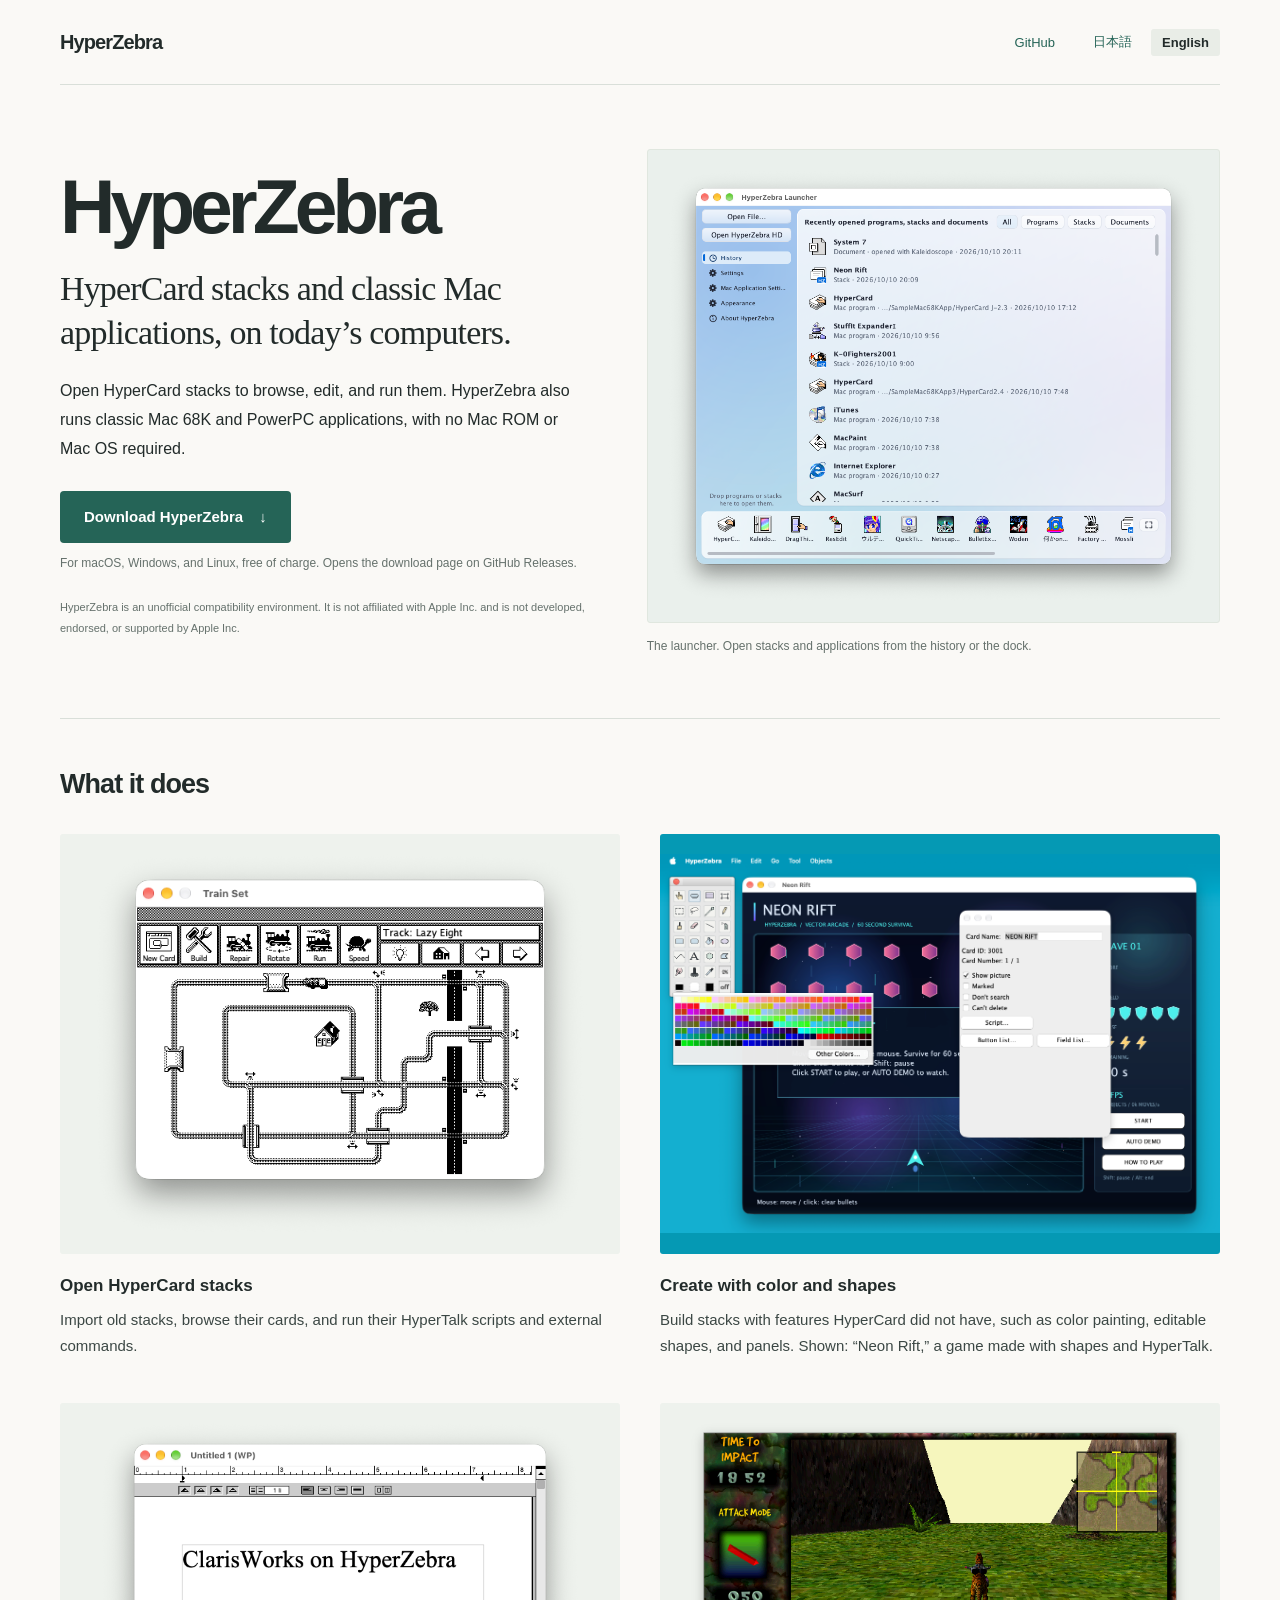
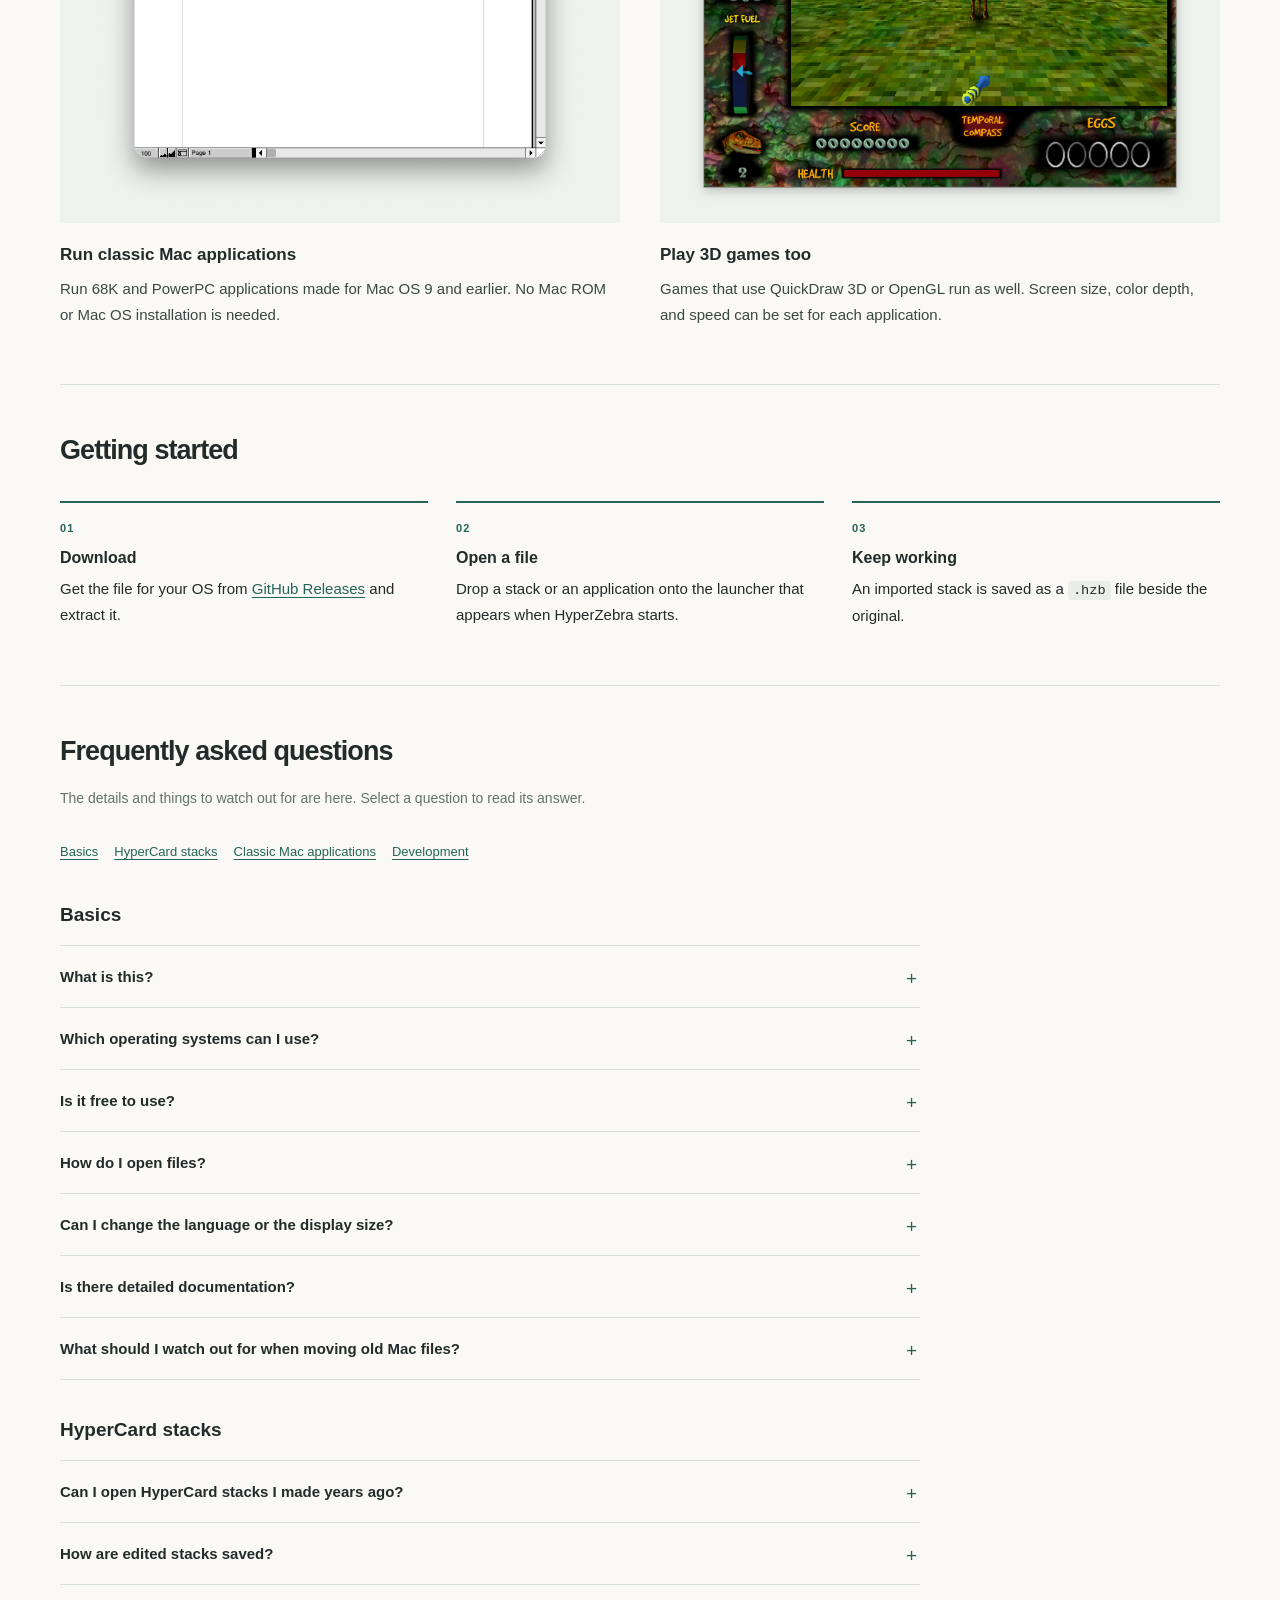
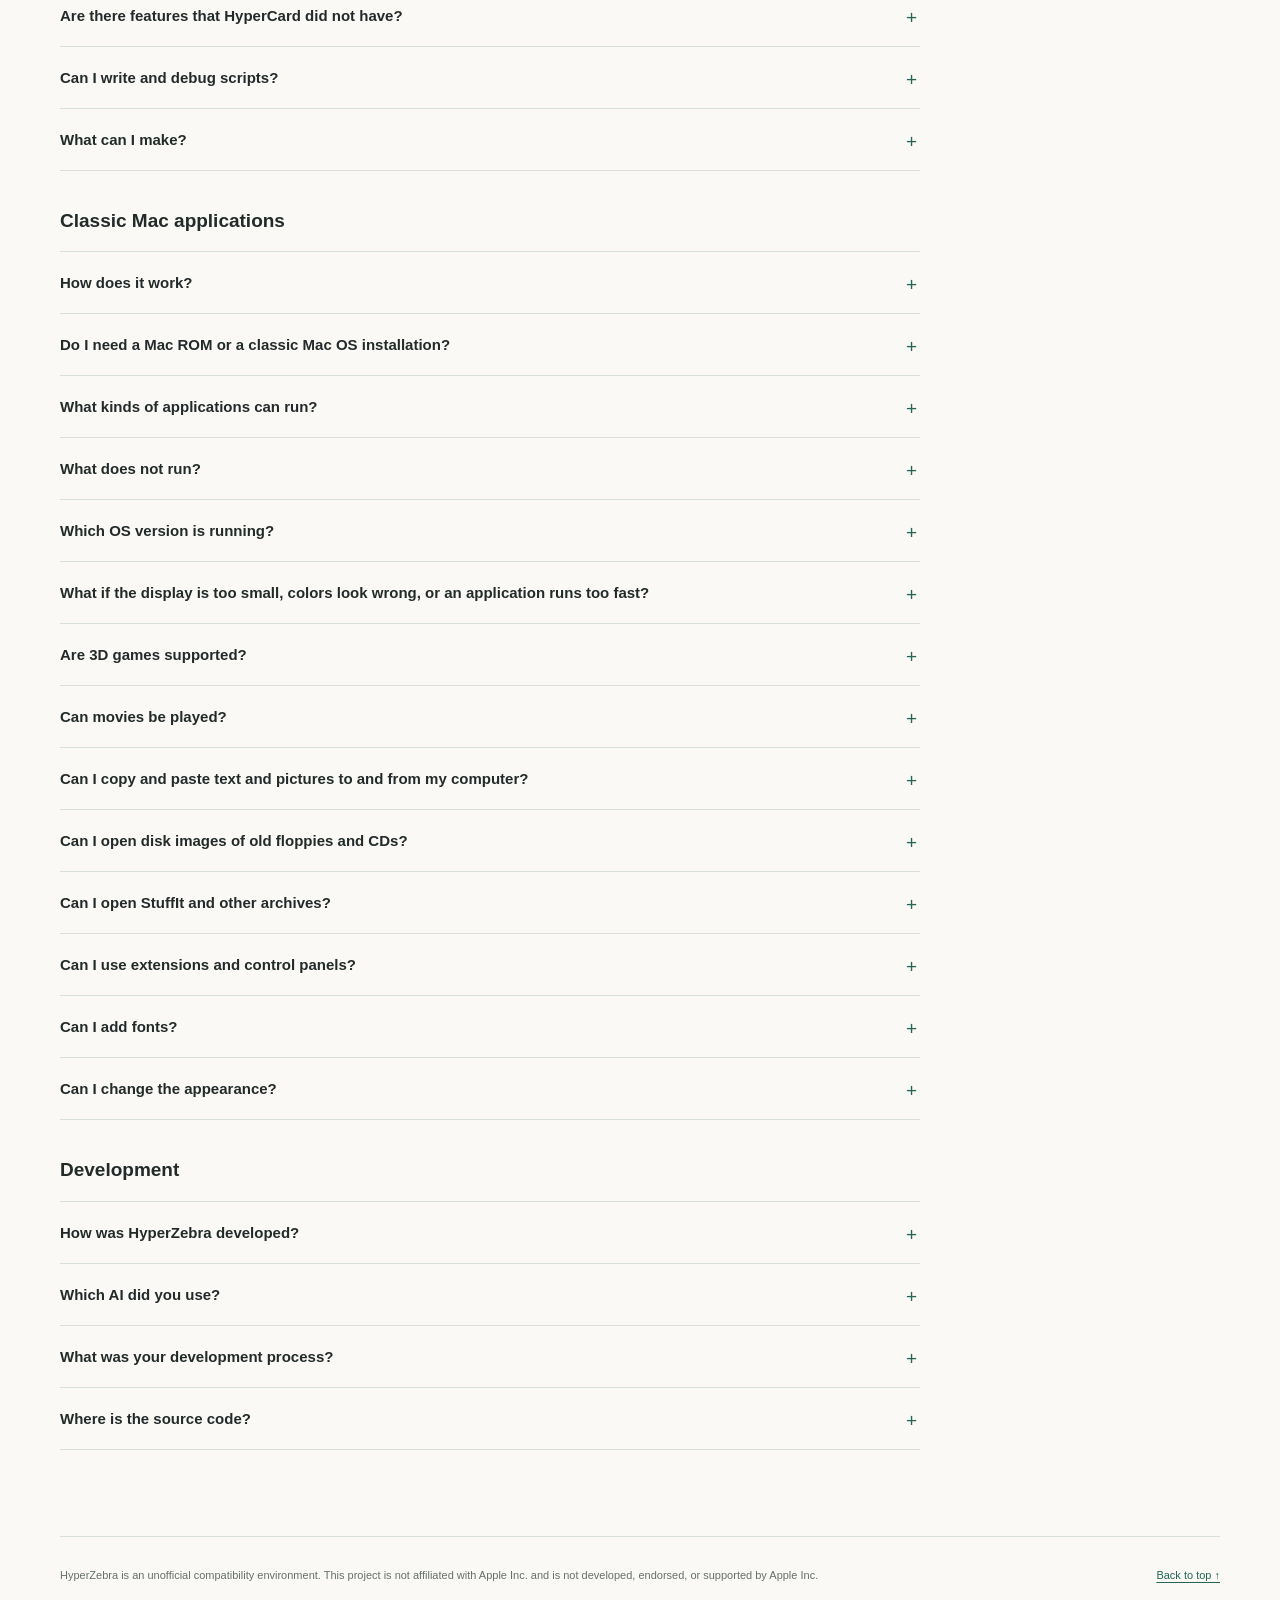
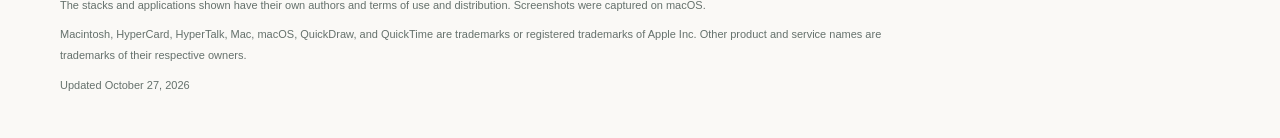
==== commit 77ecc9a0: "修正" ====
--- a/en/index.html
+++ b/en/index.html
@@ -3,12 +3,12 @@
 <head>
   <meta charset="utf-8">
   <meta name="viewport" content="width=device-width, initial-scale=1">
-  <title>HyperZebra — HyperCard stacks and classic Mac applications</title>
-  <meta name="description" content="Download HyperZebra to import and edit HyperCard stacks, use HyperTalk, color and shapes, and run classic Mac applications.">
+  <title>HyperZebra — HyperCard stacks and classic Mac applications, on today’s computers</title>
+  <meta name="description" content="Free software that opens, edits, and runs HyperCard stacks, and runs classic Mac 68K and PowerPC applications without a Mac ROM or OS. For macOS, Windows, and Linux.">
   <meta name="theme-color" content="#faf9f6">
-  <meta property="og:type" content="article">
-  <meta property="og:title" content="HyperZebra — HyperCard stacks and classic Mac applications">
-  <meta property="og:description" content="Download HyperZebra to import and edit HyperCard stacks, use HyperTalk, color and shapes, and run classic Mac applications.">
+  <meta property="og:type" content="website">
+  <meta property="og:title" content="HyperZebra — HyperCard stacks and classic Mac applications, on today’s computers">
+  <meta property="og:description" content="Free software that opens, edits, and runs HyperCard stacks, and runs classic Mac 68K and PowerPC applications without a Mac ROM or OS. For macOS, Windows, and Linux.">
   <meta property="og:locale" content="en_US">
   <link rel="alternate" hreflang="ja" href="../index.html">
   <link rel="stylesheet" href="../assets/style.css">
@@ -18,136 +18,120 @@
 <div class="shell">
   <header class="site-header">
     <a class="wordmark" href="index.html">HyperZebra</a>
-    <nav class="languages" aria-label="Language"><a lang="ja" hreflang="ja" href="../index.html">日本語</a><span lang="en" aria-current="page">English</span></nav>
+    <nav class="header-links" aria-label="Links and language"><a class="repository" href="https://github.com/pgostation/HyperZebra">GitHub</a><a lang="ja" hreflang="ja" href="../index.html">日本語</a><span lang="en" aria-current="page">English</span></nav>
   </header>
   <main id="main">
     <div class="hero">
-      <p class="eyebrow">ABOUT THE SOFTWARE</p>
-      <h1>HyperZebra</h1>
-      <p class="subtitle">An environment for HyperCard stacks<br>and classic Mac applications</p>
-      <p class="hero-intro">HyperZebra imports HyperCard stacks, lets you browse and edit their cards, and runs supported HyperTalk scripts. It adds authoring features such as color and editable shapes, and includes a compatibility environment for classic Macintosh 68K and PowerPC applications.</p>
-      <div class="hero-download">
-        <a class="download-button" href="https://github.com/pgostation/HyperZebra/releases">Download HyperZebra <span aria-hidden="true">↓</span></a>
-        <p class="download-note">Opens the download page on GitHub Releases.</p>
+      <div class="hero-text">
+        <h1>HyperZebra</h1>
+        <p class="subtitle">HyperCard stacks and classic Mac applications, on today’s computers.</p>
+        <p class="hero-intro">Open HyperCard stacks to browse, edit, and run them. HyperZebra also runs classic Mac 68K and PowerPC applications, with no Mac ROM or Mac OS required.</p>
+        <div class="hero-download">
+          <a class="download-button" href="https://github.com/pgostation/HyperZebra/releases">Download HyperZebra <span aria-hidden="true">↓</span></a>
+          <p class="download-note">For macOS, Windows, and Linux, free of charge. Opens the download page on GitHub Releases.</p>
+        </div>
+        <p class="independence-notice">HyperZebra is an unofficial compatibility environment. It is not affiliated with Apple Inc. and is not developed, endorsed, or supported by Apple Inc.</p>
       </div>
-      <p class="independence-notice">HyperZebra is an unofficial compatibility environment. This project is not affiliated with Apple Inc. and is not developed, endorsed, or supported by Apple Inc.</p>
-      <div class="metadata"><time datetime="2026-10-11">Updated October 11, 2026</time><span>Screenshots captured on macOS</span></div>
+      <figure class="hero-figure">
+        <a class="figure-link image-stage" href="../images/launcher.png" target="_blank" rel="noopener" aria-label="Open full-size image: The HyperZebra launcher displaying stacks, Mac applications, documents, and a dock.">
+          <img src="../images/launcher.png" width="995" height="810" alt="The HyperZebra launcher displaying a history of stacks, Mac applications, and documents, with a dock along the bottom." fetchpriority="high" decoding="async">
+        </a>
+        <figcaption>The launcher. Open stacks and applications from the history or the dock.</figcaption>
+      </figure>
     </div>
-    <figure class="hero-figure" id="figure-01">
-  <a class="figure-link image-stage " href="../images/launcher.png" target="_blank" rel="noopener" aria-label="Open full-size image: The HyperZebra launcher displaying stacks, Mac applications, documents, and a dock.">
-    <img src="../images/launcher.png" width="995" height="810" alt="The HyperZebra launcher displaying stacks, Mac applications, documents, and a dock." fetchpriority="high" decoding="async">
-  </a>
-  <figcaption><span class="figure-number">FIG. 01</span>The HyperZebra launcher, with a history of stacks, applications, and documents, and a dock along the bottom.</figcaption>
-</figure>
-    <div class="article-grid">
-      <nav class="contents" aria-label="IN THIS ARTICLE">
-        <p class="contents-title">IN THIS ARTICLE</p>
-        <ol><li><a href="#about">What HyperZebra does</a></li>
-<li><a href="#launcher">The launcher</a></li>
-<li><a href="#stacks">HyperCard stacks</a></li>
-<li><a href="#authoring">Color and shapes</a></li>
-<li><a href="#hypertalk">HyperTalk scripts</a></li>
-<li><a href="#applications">Classic Mac applications</a></li>
-<li><a href="#compatibility">Frequently asked questions</a></li>
-<li><a href="#project">Project and references</a></li></ol>
-        <p class="contents-note">Select an image to open the full-size capture in a new tab.</p>
-      </nav>
-      <article aria-label="HyperZebra — HyperCard stacks and classic Mac applications"><section class="article-section" id="about" aria-labelledby="heading-about"><div class="section-number">01</div><h2 id="heading-about">What HyperZebra does</h2>
-<p>HyperZebra combines tools for working with HyperCard stacks with a compatibility environment for classic Macintosh applications. You can open an existing stack, browse its contents, edit its cards and scripts, or launch a supported Mac application.</p>
-<p>HyperZebra builds on HyperCard’s ease of use and adds features for working with color, shapes, and arrays.</p></section>
-<section class="article-section" id="launcher" aria-labelledby="heading-launcher"><div class="section-number">02</div><h2 id="heading-launcher">Opening stacks and applications</h2>
-<p>HyperZebra starts with a launcher. Choose “Open File…” or drop a file onto the window to open a stack or an application.</p>
-<p>You can add frequently used applications and stacks to the dock at the bottom.</p>
-<p>Settings include Japanese and English interface languages and display zoom. Classic Mac applications also have individual settings for screen size, color depth, and execution speed.</p></section>
-<section class="article-section" id="stacks" aria-labelledby="heading-stacks"><div class="section-number">03</div><h2 id="heading-stacks">Importing and using HyperCard stacks</h2>
-<p>When you open a HyperCard stack, it is converted into a HyperZebra stack.</p>
-<p>The screenshot below shows the imported “Train Set” stack.</p>
-<figure class="article-figure" id="figure-02">
-  <a class="figure-link image-stage " href="../images/imported-stack.png" target="_blank" rel="noopener" aria-label="Open full-size image: A Train Set card with monochrome railway tracks, a train, and buttons including Build and Run.">
-    <img src="../images/imported-stack.png" width="624" height="486" alt="A Train Set card with monochrome railway tracks, a train, and buttons including Build and Run." loading="lazy" decoding="async">
-  </a>
-  <figcaption><span class="figure-number">FIG. 02</span>The imported HyperCard stack “Train Set.”</figcaption>
-</figure>
-<p>The converted data is stored in a <code>.hzb</code> file created beside the original stack. Open that file for subsequent work.</p></section>
-<section class="article-section" id="authoring" aria-labelledby="heading-authoring"><div class="section-number">04</div><h2 id="heading-authoring">Editing cards with color and shapes</h2>
-<p>You can edit existing stacks or create new ones in HyperZebra. Use the tool palette to place buttons and fields, and the painting tools to draw pictures.</p>
-<p>The “Neon Rift” editing example shows the game screen with the tool palette, color palette, and card information dialog open.</p>
-<figure class="article-figure" id="figure-03">
-  <a class="figure-link image-stage editor" href="../images/card-editor-color.png" target="_blank" rel="noopener" aria-label="Open full-size image: The colorful Neon Rift card with a tool palette, a color palette, and the card information dialog open.">
-    <img src="../images/card-editor-color.png" width="1184" height="801" alt="The colorful Neon Rift card with a tool palette, a color palette, and the card information dialog open." loading="lazy" decoding="async">
-  </a>
-  <figcaption><span class="figure-number">FIG. 03</span>Editing “Neon Rift.”</figcaption>
-</figure>
-<p>Alongside painting, HyperZebra supports editable shapes: rectangles, ellipses, polygons, curves, and text. Shapes can have colors, gradients, opacity, and rotation. Neon Rift is a game sample built with these shapes and HyperTalk.</p>
-<h3>Grouping elements and presenting data</h3>
-<p>Panels group elements so they can be moved, shown, or hidden together. They can also hold data and scripts. Fields can present their contents as tables or hierarchical outlines, and supported SVG elements can be imported as editable shapes.</p></section>
-<section class="article-section" id="hypertalk" aria-labelledby="heading-hypertalk"><div class="section-number">05</div><h2 id="heading-hypertalk">Adding behavior with HyperTalk</h2>
-<p>The script editor includes a command and function reference, and a debugger that can pause execution and inspect variables. Stepping through a script helps connect each statement to what happens on screen.</p>
-<p>HyperZebra also adds arrays, dictionaries, web text retrieval, JSON, and regular expressions. The same scripting language can handle both card interactions and data processing.</p></section>
-<section class="article-section" id="applications" aria-labelledby="heading-applications"><div class="section-number">06</div><h2 id="heading-applications">Running classic Mac applications</h2>
-<p>HyperZebra also includes a compatibility environment for running classic Macintosh 68K and PowerPC code.</p>
-<p>It emulates the applications’ CPU instructions and provides Mac Toolbox services for windows, menus, graphics, sound, and file access. Rather than booting a complete classic Mac OS installation, HyperZebra implements the services applications need to run.</p>
-<p>Unlike conventional Mac emulators, it does not require a ROM or an OS installation.</p>
-<figure class="article-figure" id="figure-04">
-  <a class="figure-link image-stage " href="../images/classic-mac-app.png" target="_blank" rel="noopener" aria-label="Open full-size image: A ClarisWorks word-processing document displaying the text “ClarisWorks on HyperZebra.”">
-    <img src="../images/classic-mac-app.png" width="728" height="581" alt="A ClarisWorks word-processing document displaying the text “ClarisWorks on HyperZebra.”" loading="lazy" decoding="async">
-  </a>
-  <figcaption><span class="figure-number">FIG. 04</span>ClarisWorks running in HyperZebra, displaying text in a word-processing document.</figcaption>
-</figure>
-<p>3D games can also run.</p>
-<figure class="article-figure" id="figure-05">
-  <a class="figure-link image-stage game" href="../images/3d-mac-game.png" target="_blank" rel="noopener" aria-label="Open full-size image: A 3D game displaying grassy terrain, cliffs, a central character, a map, and a score panel.">
-    <img src="../images/3d-mac-game.png" width="686" height="526" alt="A 3D game displaying grassy terrain, cliffs, a central character, a map, and a score panel." loading="lazy" decoding="async">
-  </a>
-  <figcaption><span class="figure-number">FIG. 05</span>A 3D game running in HyperZebra, displaying terrain, a character, and the game’s on-screen information.</figcaption>
-</figure>
-<p>Text and pictures can be exchanged with the host OS through the clipboard. Screen size, color depth, zoom, and speed settings can be adjusted for individual applications.</p></section>
-<section class="article-section faq" id="compatibility" aria-labelledby="heading-compatibility"><div class="section-number">07</div><h2 id="heading-compatibility">Frequently asked questions</h2><p>Questions about creating stacks, running Mac applications, and the project’s development. Select a question to read its answer.</p><nav class="faq-topics" aria-label="FAQ topics"><a href="#faq-hypercard">HyperCard</a> / <a href="#faq-mac">The Mac compatibility layer</a> / <a href="#faq-development">Development</a></nav>
-<div class="faq-group" id="faq-hypercard"><h3>HyperCard</h3>
-<details class="faq-item" id="faq-hypercard-what"><summary>What is this?</summary><div class="faq-answer"><p>It is an environment for running and editing HyperCard stacks. You can display their cards and pictures and edit their contents and scripts.</p></div></details>
+
+    <section class="section" id="features" aria-labelledby="heading-features">
+      <h2 id="heading-features">What it does</h2>
+      <ul class="points">
+        <li class="point">
+          <a class="figure-link image-stage" href="../images/imported-stack.png" target="_blank" rel="noopener" aria-label="Open full-size image: A card of Train Set.">
+            <img src="../images/imported-stack.png" width="624" height="486" alt="The imported HyperCard stack “Train Set,” with black-and-white track, a train, and buttons such as Build and Run." loading="lazy" decoding="async">
+          </a>
+          <h3>Open HyperCard stacks</h3>
+          <p>Import old stacks, browse their cards, and run their HyperTalk scripts and external commands.</p>
+        </li>
+        <li class="point">
+          <a class="figure-link image-stage editor" href="../images/card-editor-color.png" target="_blank" rel="noopener" aria-label="Open full-size image: Editing Neon Rift.">
+            <img src="../images/card-editor-color.png" width="1184" height="801" alt="The color game “Neon Rift” being edited, with the tool palette, color palette, and card information dialog open." loading="lazy" decoding="async">
+          </a>
+          <h3>Create with color and shapes</h3>
+          <p>Build stacks with features HyperCard did not have, such as color painting, editable shapes, and panels. Shown: “Neon Rift,” a game made with shapes and HyperTalk.</p>
+        </li>
+        <li class="point">
+          <a class="figure-link image-stage" href="../images/classic-mac-app.png" target="_blank" rel="noopener" aria-label="Open full-size image: ClarisWorks running.">
+            <img src="../images/classic-mac-app.png" width="728" height="581" alt="ClarisWorks running in HyperZebra, with “ClarisWorks on HyperZebra” in a word-processing document." loading="lazy" decoding="async">
+          </a>
+          <h3>Run classic Mac applications</h3>
+          <p>Run 68K and PowerPC applications made for Mac OS 9 and earlier. No Mac ROM or Mac OS installation is needed.</p>
+        </li>
+        <li class="point">
+          <a class="figure-link image-stage" href="../images/3d-mac-game.png" target="_blank" rel="noopener" aria-label="Open full-size image: A 3D game running.">
+            <img src="../images/3d-mac-game.png" width="686" height="526" alt="A 3D game running in HyperZebra, showing grass and cliffs, a character in the center, a map, and a score." loading="lazy" decoding="async">
+          </a>
+          <h3>Play 3D games too</h3>
+          <p>Games that use QuickDraw 3D or OpenGL run as well. Screen size, color depth, and speed can be set for each application.</p>
+        </li>
+      </ul>
+    </section>
+
+    <section class="section" id="start" aria-labelledby="heading-start">
+      <h2 id="heading-start">Getting started</h2>
+      <ol class="steps">
+        <li><strong>Download</strong>Get the file for your OS from <a href="https://github.com/pgostation/HyperZebra/releases">GitHub Releases</a> and extract it.</li>
+        <li><strong>Open a file</strong>Drop a stack or an application onto the launcher that appears when HyperZebra starts.</li>
+        <li><strong>Keep working</strong>An imported stack is saved as a <code>.hzb</code> file beside the original.</li>
+      </ol>
+    </section>
+
+    <section class="section faq" id="faq" aria-labelledby="heading-faq">
+      <h2 id="heading-faq">Frequently asked questions</h2>
+      <p class="section-lead">The details and things to watch out for are here. Select a question to read its answer.</p>
+      <nav class="faq-topics" aria-label="FAQ topics"><a href="#faq-basics">Basics</a><a href="#faq-hypercard">HyperCard stacks</a><a href="#faq-mac">Classic Mac applications</a><a href="#faq-development">Development</a></nav>
+
+      <div class="faq-group" id="faq-basics"><h3>Basics</h3>
+<details class="faq-item" id="faq-hypercard-what"><summary>What is this?</summary><div class="faq-answer"><p>It combines an environment for importing, browsing, editing, and running HyperCard stacks with a compatibility environment for running classic Mac applications.</p></div></details>
+<details class="faq-item" id="faq-hypercard-platforms"><summary>Which operating systems can I use?</summary><div class="faq-answer"><p>macOS (Apple silicon and Intel), Windows (64-bit), Linux, and other systems that run Java. The macOS and Windows packages include a Java runtime, so no separate Java installation is needed. On Linux and other systems, use the jar package with Java 17 or later.</p></div></details>
+<details class="faq-item" id="faq-hypercard-free"><summary>Is it free to use?</summary><div class="faq-answer"><p>Yes. HyperZebra is free to download and use. Its source code is published on <a href="https://github.com/pgostation/HyperZebra">GitHub</a> under the MIT License. Stacks and classic Mac applications have their own terms of use and distribution.</p></div></details>
+<details class="faq-item" id="faq-launcher"><summary>How do I open files?</summary><div class="faq-answer"><p>HyperZebra starts with a launcher. Choose “Open File…” or drop a stack or an application onto the window. You can reopen files from the history and add frequently used ones to the dock at the bottom.</p></div></details>
+<details class="faq-item" id="faq-languages"><summary>Can I change the language or the display size?</summary><div class="faq-answer"><p>Choose the interface language in the settings: English, Japanese, German, French, Spanish, Italian, Portuguese, Korean, and Simplified or Traditional Chinese. Cards and application screens can also be zoomed.</p></div></details>
+<details class="faq-item" id="faq-help"><summary>Is there detailed documentation?</summary><div class="faq-answer"><p>“HyperZebra Help,” available from the launcher’s Help menu, explains stack import, editing, the HyperTalk extensions, and the Mac application compatibility environment in English and Japanese.</p></div></details>
+<details class="faq-item" id="faq-hypercard-resources"><summary>What should I watch out for when moving old Mac files?</summary><div class="faq-answer"><p>Some classic Mac files have a resource fork that holds program code, pictures, sounds, or other information separately from the regular data. Preserve it when moving files, including to Windows or Linux. Without it, a file may fail to open or some of its contents may be missing.</p><p>HyperZebra supports MacBinary, BinHex, and resource information stored in <code>._filename</code> sidecar files.</p></div></details>
+      </div>
+
+      <div class="faq-group" id="faq-hypercard"><h3>HyperCard stacks</h3>
+<details class="faq-item" id="faq-hypercard-import"><summary>Can I open HyperCard stacks I made years ago?</summary><div class="faq-answer"><p>You can import HyperCard-format stacks, display their cards and pictures, and edit them. Japanese and other non-English stacks are read with their text encoding detected. HyperTalk and external commands (XCMDs and XFCNs) are supported, but compatibility is not complete and depends on the features a stack uses.</p></div></details>
+<details class="faq-item" id="faq-hypercard-save"><summary>How are edited stacks saved?</summary><div class="faq-answer"><p>When you open a HyperCard stack, it is converted into a HyperZebra stack and saved as a single <code>.hzb</code> file beside the original. Open that file for later work. It opens with a double-click and can be copied or sent like any other document. <code>.hzb</code> files made by earlier versions still open.</p><p>You can also export in HyperCard format, but HyperZebra-only features such as color do not carry over. Keep both the original stack and the working <code>.hzb</code> file.</p></div></details>
+<details class="faq-item" id="faq-hypercard-features"><summary>Are there features that HyperCard did not have?</summary><div class="faq-answer"><ul><li>Color painting with layers</li><li>Editable shapes such as rectangles, ellipses, polygons, curves, and text, with color, gradients, opacity, and rotation; SVG files can be imported as shapes</li><li>Panels, which group parts and can hold their own data and scripts</li><li>Fields that show their contents as tables or outlines</li><li>HyperTalk arrays and dictionaries, web text retrieval, JSON, and regular expressions</li><li>A resource editor for icons, cursors, sounds, and other resources</li></ul></div></details>
+<details class="faq-item" id="faq-hypertalk"><summary>Can I write and debug scripts?</summary><div class="faq-answer"><p>The script editor points out errors as you type, includes a command and function reference, and has a debugger that can pause execution and inspect variables. Stepping through a script helps connect each statement to what happens on screen.</p></div></details>
 <details class="faq-item" id="faq-hypercard-create"><summary>What can I make?</summary><div class="faq-answer"><p>You can make picture books, quizzes, and simple games. There is no feature for turning a stack into a standalone application or exporting it to the web.</p></div></details>
-<details class="faq-item" id="faq-hypercard-import"><summary>Can I open HyperCard stacks I made years ago?</summary><div class="faq-answer"><p>You can import HyperCard-format stacks, display their cards and pictures, and edit them. HyperTalk and external commands are supported, but compatibility is not complete and depends on the features a stack uses.</p></div></details>
-<details class="faq-item" id="faq-hypercard-features"><summary>Are there features that HyperCard did not have?</summary><div class="faq-answer"><p>HyperZebra adds color painting, editable shapes, gradients, and SVG import. It also includes panels for grouping elements, table and outline fields for displaying data, JSON, and regular expressions.</p></div></details>
-<details class="faq-item" id="faq-hypercard-save"><summary>How are edited stacks saved?</summary><div class="faq-answer"><p>HyperZebra saves a stack as a single <code>.hzb</code> file that opens with a double-click and can be copied or sent like any other document. <code>.hzb</code> folders made by earlier versions still open. You can also export in HyperCard format, but HyperZebra-specific features such as its color features do not carry over. Keep both the original stack and the working <code>.hzb</code> file.</p></div></details>
-<details class="faq-item" id="faq-hypercard-resources"><summary>What should I watch out for when moving old files?</summary><div class="faq-answer"><p>Classic Mac files may contain a resource fork that holds pictures, sounds, and other information separately from the regular data. Preserve it when moving files. Without it, a file may fail to open or some of its contents may be missing.</p></div></details>
-<details class="faq-item" id="faq-hypercard-platforms"><summary>Which operating systems can I use?</summary><div class="faq-answer"><p>HyperZebra is a Java application for macOS, Windows, and Linux. Application packages that include a Java runtime do not require a separate Java installation.</p></div></details>
-<details class="faq-item" id="faq-hypercard-free"><summary>Is it free to use?</summary><div class="faq-answer"><p>HyperZebra itself is free to use and is released under the MIT License. Stacks and classic Mac applications have their own terms of use and distribution.</p></div></details>
-</div>
-<div class="faq-group" id="faq-mac"><h3>The Mac compatibility layer</h3>
-<details class="faq-item" id="faq-mac-purpose"><summary>What does the Mac compatibility layer do?</summary><div class="faq-answer"><p>It runs supported applications made for classic Mac OS on a present-day computer. HyperZebra provides the Mac services these applications use, including windows, menus, drawing, sound, and file operations, on the host operating system.</p></div></details>
+      </div>
+
+      <div class="faq-group" id="faq-mac"><h3>Classic Mac applications</h3>
+<details class="faq-item" id="faq-mac-mechanism"><summary>How does it work?</summary><div class="faq-answer"><p>HyperZebra emulates 68K and PowerPC CPU instructions and handles the Mac Toolbox and system-library calls that applications make (windows, menus, drawing, sound, file operations, and more) on the host OS. Unlike conventional Mac emulators, it does not boot a complete classic Mac OS.</p></div></details>
+<details class="faq-item" id="faq-mac-rom"><summary>Do I need a Mac ROM or a classic Mac OS installation?</summary><div class="faq-answer"><p>No. HyperZebra provides the Mac services needed to run applications without booting a complete classic Mac OS installation. Some applications may still require additional extensions or libraries.</p></div></details>
+<details class="faq-item" id="faq-mac-supported"><summary>What kinds of applications can run?</summary><div class="faq-answer"><p>The compatibility layer targets 68K and PowerPC applications made for Mac OS 9 and earlier. Compatibility varies with the application, its version, and the features used. Applications that require unsupported system services or direct hardware access may have problems starting, displaying content, or responding to input. Even when an application starts, check features such as editing and saving individually.</p></div></details>
+<details class="faq-item" id="faq-mac-unsupported"><summary>What does not run?</summary><div class="faq-answer"><p>Applications that require Mac OS X do not run. Many system extensions also cannot run because of how they interact with the system.</p></div></details>
 <details class="faq-item" id="faq-mac-version"><summary>Which OS version is running?</summary><div class="faq-answer"><p>Classic Mac OS itself is not running. To accommodate software that checks the OS version, HyperZebra reports “9.2.2,” the final version of Mac OS 9, when applications ask. This is a compatibility response; it does not mean that Mac OS 9.2.2 has been booted.</p></div></details>
-<details class="faq-item" id="faq-mac-supported"><summary>What kinds of applications can run?</summary><div class="faq-answer"><p>The compatibility layer targets 68K and PowerPC applications made for Mac OS 9 and earlier versions of Mac OS. Actual compatibility depends on the application version and the features it uses.</p></div></details>
-<details class="faq-item" id="faq-mac-unsupported"><summary>What does not run?</summary><div class="faq-answer"><p>Applications that require Mac OS X do not run. Many system extensions also cannot run because of how they interact with the system.</p></div></details>
-<details class="faq-item" id="faq-mac-mechanism"><summary>How does it work?</summary><div class="faq-answer"><p>HyperZebra emulates 68K and PowerPC CPU instructions and handles the Mac Toolbox and system-library calls made by applications. The compatibility environment combines CPU emulation with implementations of the Mac services applications need.</p></div></details>
-<details class="faq-item" id="faq-mac-rom"><summary>Do I need a Mac ROM or a classic Mac OS installation?</summary><div class="faq-answer"><p>No. HyperZebra provides the Mac services needed to run applications without booting a complete classic Mac OS installation. Some applications may still require additional extensions or libraries.</p></div></details>
-<details class="faq-item" id="faq-mac-launch"><summary>How do I launch an application?</summary><div class="faq-answer"><p>Open its file from the launcher or drag and drop it onto the launcher. You can reopen applications from the history and register them in the dock.</p></div></details>
-<details class="faq-item" id="faq-mac-limits"><summary>Does every classic Mac application work?</summary><div class="faq-answer"><p>Compatibility varies with the application, its version, and the features used. Applications that require unsupported system services or direct hardware access may have problems starting, displaying content, or responding to input. Even when an application starts, features such as editing and saving need to be checked individually.</p></div></details>
+<details class="faq-item" id="faq-mac-display"><summary>What if the display is too small, colors look wrong, or an application runs too fast?</summary><div class="faq-answer"><p>Use Application Settings to adjust screen size, color depth, zoom, and execution speed. Settings are saved per application, so games and productivity applications can use different configurations. Restart an application after changing settings that take effect at launch.</p></div></details>
+<details class="faq-item" id="faq-mac-3d"><summary>Are 3D games supported?</summary><div class="faq-answer"><p>HyperZebra includes compatibility implementations of QuickDraw 3D, RAVE, and OpenGL 1.2.1 for classic Mac 3D games that use them. Rendering is performed in software inside HyperZebra. Compatibility and speed depend on the game’s features and the performance of the host computer.</p></div></details>
+<details class="faq-item" id="faq-mac-movies"><summary>Can movies be played?</summary><div class="faq-answer"><p>Movie playback depends on the format. Some movies use built-in decoders; others use FFmpeg on the host OS or QuickTime (version 4 and earlier) inside the compatibility environment. See the application’s help for details.</p></div></details>
 <details class="faq-item" id="faq-mac-clipboard"><summary>Can I copy and paste text and pictures to and from my computer?</summary><div class="faq-answer"><p>Text and pictures can be exchanged through the host OS clipboard. Supported text and image files can also be converted, with settings for saving UTF-8 text and PNG images. Application-specific document formats depend on the application.</p></div></details>
-<details class="faq-item" id="faq-mac-files"><summary>Can I simply copy an old application’s files?</summary><div class="faq-answer"><p>Some classic Mac files require a resource fork containing program code, pictures, or other data. Preserve it when copying files, including when moving them to Windows or Linux. HyperZebra supports MacBinary and resource information stored in <code>._filename</code> sidecar files.</p></div></details>
-<details class="faq-item" id="faq-mac-disks"><summary>Can I open disk images of old floppies and CDs?</summary><div class="faq-answer"><p>You can open supported disk images, including Disk Copy formats and HFS, HFS Plus, and MFS volumes. Applications can access their contents as read-only disks. Extract the contents to a folder if you need to modify them.</p></div></details>
+<details class="faq-item" id="faq-mac-disks"><summary>Can I open disk images of old floppies and CDs?</summary><div class="faq-answer"><p>You can open supported disk images, including Disk Copy formats and HFS, HFS Plus, MFS, and ISO volumes. Applications can access their contents as read-only disks. Extract the contents to a folder if you need to modify them.</p></div></details>
+<details class="faq-item" id="faq-mac-archives"><summary>Can I open StuffIt and other archives?</summary><div class="faq-answer"><p>Drop a StuffIt, Compact Pro, or LHA archive onto the launcher, and HyperZebra expands it by running a classic expander application, included with HyperZebra, inside the compatibility environment.</p></div></details>
 <details class="faq-item" id="faq-mac-extensions"><summary>Can I use extensions and control panels?</summary><div class="faq-answer"><p>Some supported extensions and control panels can be used. HyperZebra has a virtual “System Folder” for extensions and preference files. Whether a particular component works depends on the system services it requires.</p></div></details>
 <details class="faq-item" id="faq-mac-fonts"><summary>Can I add fonts?</summary><div class="faq-answer"><p>Yes. Place supported classic Mac font suitcases in the “Fonts” folder inside the virtual “System Folder.” Bitmap fonts and TrueType fonts contained in suitcases are supported. Preserve the resource forks when copying old fonts.</p></div></details>
-<details class="faq-item" id="faq-mac-display"><summary>What if the display is too small, colors look wrong, or an application runs too fast?</summary><div class="faq-answer"><p>Use Application Settings to adjust screen size, color depth, zoom, and execution speed. Settings are saved per application, so games and productivity applications can use different configurations. Restart an application after changing settings that take effect at launch.</p></div></details>
-<details class="faq-item" id="faq-mac-3d"><summary>Are 3D games supported?</summary><div class="faq-answer"><p>HyperZebra includes compatibility implementations of QuickDraw 3D, RAVE, and OpenGL 1.2.1 for classic Mac 3D games that use them. Rendering is performed in software inside HyperZebra. Compatibility and speed depend on the game’s features and the performance of the host computer.</p></div></details>
 <details class="faq-item" id="faq-mac-appearance"><summary>Can I change the appearance?</summary><div class="faq-answer"><p>You can change the appearance of windows, scrollbars, and buttons with Kaleidoscope.</p></div></details>
-<div class="note"><p>Movie playback depends on the format. Some movies use built-in decoders; others use FFmpeg on the host OS or QuickTime (~ver.4) inside the compatibility environment. See the application’s help for details.</p></div>
-</div>
-<div class="faq-group" id="faq-development"><h3>Development</h3>
+      </div>
+
+      <div class="faq-group" id="faq-development"><h3>Development</h3>
 <details class="faq-item" id="faq-development-history"><summary>How was HyperZebra developed?</summary><div class="faq-answer"><p>I started from the HyperCard clone I had been developing around 2012 and asked AI to continue its development. AI has carried out 100% of that subsequent development.</p></div></details>
 <details class="faq-item" id="faq-development-models"><summary>Which AI did you use?</summary><div class="faq-answer"><p>I started with GPT-5.6 Sol, then mainly used Opus5 and Opus5.5. I used the ChatGPT Plus and Claude Max5 plans.</p></div></details>
 <details class="faq-item" id="faq-development-process"><summary>What was your development process?</summary><div class="faq-answer"><p>I kept asking AI to implement features as I thought of them. For larger features, I mainly broke the work into pieces the AI could implement and had it work through them in order. To improve compatibility, I also had AI run a large number of HyperCard stacks and classic Mac applications.</p></div></details>
-</div>
-</section>
-<section class="article-section" id="project" aria-labelledby="heading-project"><div class="section-number">08</div><h2 id="heading-project">Project and references</h2>
-<p>HyperZebra is implemented in Java and runs on macOS, Windows, Linux, and other environments that support Java.</p>
-<p>“HyperZebra Help,” available from the launcher’s Help menu, explains stack import, editing, HyperTalk extensions, and the Mac application compatibility environment in Japanese and English.</p>
-<ul class="references">
-<li><a href="https://github.com/pgostation/HyperZebra">HyperZebra repository ↗</a><span>Source code and project documentation.</span></li>
-</ul>
-<p>The stacks and applications shown have their own authors and terms of use and distribution, separate from HyperZebra’s license.</p></section></article>
-    </div>
+<details class="faq-item" id="faq-development-source"><summary>Where is the source code?</summary><div class="faq-answer"><p>It is published in the <a href="https://github.com/pgostation/HyperZebra">GitHub repository</a> under the MIT License. HyperZebra is written in Java and builds with the JDK alone.</p></div></details>
+      </div>
+    </section>
   </main>
-  <footer class="site-footer"><div class="footer-notices"><p>HyperZebra is an unofficial compatibility environment. This project is not affiliated with Apple Inc. and is not developed, endorsed, or supported by Apple Inc.</p><p>Macintosh, HyperCard, HyperTalk, Mac, macOS, QuickDraw, and QuickTime are trademarks or registered trademarks of Apple Inc. Other product and service names are trademarks of their respective owners.</p></div><a href="#top">Back to top ↑</a></footer>
+  <footer class="site-footer"><div class="footer-notices"><p>HyperZebra is an unofficial compatibility environment. This project is not affiliated with Apple Inc. and is not developed, endorsed, or supported by Apple Inc.</p><p>The stacks and applications shown have their own authors and terms of use and distribution. Screenshots were captured on macOS.</p><p>Macintosh, HyperCard, HyperTalk, Mac, macOS, QuickDraw, and QuickTime are trademarks or registered trademarks of Apple Inc. Other product and service names are trademarks of their respective owners.</p><p><time datetime="2026-10-27">Updated October 27, 2026</time></p></div><a href="#top">Back to top ↑</a></footer>
 </div>
 </body>
 </html>
--- a/assets/style.css
+++ b/assets/style.css
@@ -1,4 +1,4 @@
-/* Shared by the Japanese and English articles. No external fonts or libraries. */
+/* Shared by the Japanese and English pages. No external fonts or libraries. */
 :root {
   color-scheme: light;
   --paper: #faf9f6;
@@ -21,143 +21,118 @@
 .shell { width: min(1160px, calc(100% - 96px)); margin-inline: auto; }
 .skip-link { position: absolute; top: -100px; left: 20px; z-index: 10; padding: 12px 20px; background: white; }
 .skip-link:focus { top: 12px; }
+
+/* Header */
 .site-header { display: flex; align-items: center; justify-content: space-between; gap: 20px; padding: 27px 0; border-bottom: 1px solid var(--line); }
 .wordmark { color: var(--ink); text-decoration: none; font-size: 20px; font-weight: 750; letter-spacing: -.045em; }
-.languages { display: flex; gap: 8px; align-items: center; font-size: 13px; }
-.languages a, .languages span { padding: 6px 11px; }
-.languages [aria-current] { color: var(--ink); background: #e9ede7; border-radius: 3px; font-weight: 650; }
-.languages a { text-decoration: none; }
-.languages a:hover { text-decoration: underline; }
-.hero { padding: 75px 0 55px; }
-.eyebrow { color: var(--accent); font-size: 11px; letter-spacing: .13em; font-weight: 650; margin: 0 0 24px; }
-h1 { font-size: clamp(54px, 7.5vw, 94px); font-weight: 550; letter-spacing: -.065em; line-height: 1; margin: 0 0 25px; }
-.subtitle { font-size: clamp(23px, 2.7vw, 33px); font-weight: 500; line-height: 1.65; letter-spacing: -.025em; margin: 0; max-width: 900px; text-wrap: balance; }
-.hero-intro { font-size: 16px; line-height: 2; max-width: 785px; margin: 27px 0 0; }
+.header-links { display: flex; gap: 8px; align-items: center; font-size: 13px; }
+.header-links a, .header-links span { padding: 6px 11px; text-decoration: none; }
+.header-links a:hover { text-decoration: underline; }
+.header-links [aria-current] { color: var(--ink); background: #e9ede7; border-radius: 3px; font-weight: 650; }
+.header-links .repository { margin-right: 8px; }
+
+/* Hero: what it is, the download, the launcher */
+.hero { display: grid; grid-template-columns: minmax(0, 1fr) minmax(0, 1.08fr); gap: 56px; align-items: center; padding: 64px 0 60px; }
+h1 { font-size: clamp(48px, 6vw, 80px); font-weight: 550; letter-spacing: -.065em; line-height: 1; margin: 0 0 22px; }
+.subtitle { font-size: clamp(21px, 2vw, 26px); font-weight: 500; line-height: 1.6; letter-spacing: -.025em; margin: 0; word-break: keep-all; overflow-wrap: anywhere; }
+.hero-intro { font-size: 16px; line-height: 2; margin: 22px 0 0; }
 .hero-download { margin-top: 28px; }
 .download-button { display: inline-flex; align-items: center; justify-content: center; gap: 16px; max-width: 100%; min-height: 48px; padding: 14px 24px; border-radius: 4px; background: var(--accent); color: white; font-size: 15px; font-weight: 650; line-height: 1.6; text-decoration: none; }
 .download-button:hover { background: #1c4d43; }
 .download-note { margin: 10px 0 0; color: var(--muted); font-size: 12px; line-height: 1.8; }
-.metadata { color: var(--muted); display: flex; flex-wrap: wrap; gap: 8px 24px; margin-top: 25px; font-size: 11px; letter-spacing: .025em; }
-.independence-notice { max-width: 785px; margin: 20px 0 0; color: var(--muted); font-size: 12px; line-height: 1.9; }
-.hero-figure { margin: 0 0 67px; }
-.hero-figure .image-stage { background: #eaf0ec; padding: 10px 36px; border: 1px solid #e0e7df; }
-.hero-figure img { width: min(100%, 800px); margin: auto; }
+.independence-notice { margin: 22px 0 0; color: var(--muted); font-size: 11px; line-height: 1.9; }
+.hero-figure { margin: 0; }
+.hero-figure .image-stage { background: #eaf0ec; padding: 18px; border: 1px solid #e0e7df; }
 .figure-link { display: block; cursor: zoom-in; }
 .figure-link:hover img { opacity: .96; }
-figcaption { color: var(--muted); font-size: 12px; line-height: 1.9; margin-top: 13px; }
-.figure-number { color: var(--accent); font-size: 10px; font-weight: 700; letter-spacing: .1em; margin-right: 9px; white-space: nowrap; }
-.article-grid { display: grid; grid-template-columns: 190px minmax(0, 1fr); column-gap: 74px; align-items: start; }
-.contents { position: sticky; top: 35px; padding-top: 9px; }
-.contents-title { color: var(--muted); font-size: 11px; font-weight: 600; letter-spacing: .12em; margin: 0 0 20px; }
-.contents ol { list-style: none; padding: 0; margin: 0; counter-reset: contents; }
-.contents li { counter-increment: contents; border-bottom: 1px solid var(--line); }
-.contents a { display: flex; gap: 12px; color: var(--muted); font-size: 12px; line-height: 1.7; padding: 12px 0; text-decoration: none; }
-.contents a::before { content: counter(contents, decimal-leading-zero); font-size: 10px; color: #86928c; padding-top: 2px; }
-.contents a:hover { color: var(--accent); }
-.contents-note { font-size: 11px; line-height: 1.8; color: var(--muted); margin-top: 24px; }
-.article-section { border-top: 1px solid var(--line); padding: 33px 0 49px; }
-.section-number { color: var(--accent); font-size: 11px; letter-spacing: .12em; font-weight: 600; margin: 0 0 13px; }
-h2 { font-size: 27px; line-height: 1.6; font-weight: 600; letter-spacing: -.035em; margin: 0 0 24px; text-wrap: balance; }
-h3 { font-size: 17px; line-height: 1.7; font-weight: 600; margin: 28px 0 10px; }
-.article-section p, .article-section li, .article-section dd { font-size: 15px; line-height: 2.05; }
-.article-section p { margin: 0 0 19px; }
-.article-section p:last-child { margin-bottom: 0; }
-.article-section strong { font-weight: 650; }
-.article-section ul { padding-left: 1.3em; margin: 0 0 23px; }
-.article-section li { padding-left: .15em; margin-bottom: 8px; }
-.terms { margin: 28px 0 6px; border-top: 1px solid var(--line); }
-.terms > div { display: grid; grid-template-columns: 132px 1fr; gap: 18px; padding: 18px 0; border-bottom: 1px solid var(--line); }
-.terms dt { font-size: 13px; font-weight: 600; line-height: 2; padding-top: 1px; }
-.terms dd { margin: 0; color: var(--muted); font-size: 14px; }
-.article-section figure { margin: 32px 0 27px; }
+figcaption { color: var(--muted); font-size: 12px; line-height: 1.9; margin-top: 12px; }
 .image-stage { background: var(--wash); overflow: hidden; border-radius: 3px; }
-.article-section .image-stage { padding: 14px; }
-.article-section .image-stage img { margin: auto; }
-.article-section .image-stage.editor { padding: 0; background: #0599b4; }
-.article-section .image-stage.game { padding: 25px; background: #e8ebe4; }
-.article-section figcaption { font-size: 12px; }
-.note { border-left: 2px solid #90aa97; padding: 3px 0 3px 20px; margin: 27px 0; }
-.article-section .note p { font-size: 13px; color: var(--muted); line-height: 1.95; }
-code { font-family: ui-monospace, SFMono-Regular, Consolas, monospace; font-size: .91em; }
-p code { background: #e9eee7; padding: 2px 5px; border-radius: 3px; }
-.code-example { background: #eaf0e9; border: 1px solid #dce5da; border-radius: 3px; padding: 24px 28px; margin: 27px 0; }
-.code-label { display: flex; justify-content: space-between; gap: 15px; color: var(--accent); font-size: 10px; letter-spacing: .07em; }
-pre { overflow-x: auto; font-size: 16px; line-height: 1.9; margin: 18px 0 0; color: #224b40; }
-.references { list-style: none; padding: 0 !important; border-top: 1px solid var(--line); margin-top: 25px !important; }
-.references li { padding: 18px 0; margin: 0; border-bottom: 1px solid var(--line); }
-.references a { font-size: 15px; font-weight: 600; }
-.references span { display: block; font-size: 12px; color: var(--muted); line-height: 1.8; margin-top: 4px; }
+.image-stage img { margin: auto; }
+
+/* Sections */
+.section { border-top: 1px solid var(--line); padding: 44px 0 56px; }
+h2 { font-size: 27px; line-height: 1.6; font-weight: 600; letter-spacing: -.035em; margin: 0 0 28px; text-wrap: balance; }
+h3 { font-size: 17px; line-height: 1.7; font-weight: 600; margin: 0 0 6px; }
+.section-lead { color: var(--muted); font-size: 14px; line-height: 1.9; margin: -16px 0 28px; }
+
+/* The four points, each with a screenshot */
+.points { display: grid; grid-template-columns: repeat(2, minmax(0, 1fr)); gap: 44px 40px; margin: 0; padding: 0; list-style: none; }
+.point .image-stage { aspect-ratio: 4 / 3; display: flex; align-items: center; justify-content: center; padding: 16px; margin-bottom: 18px; }
+.point .image-stage img { max-height: 100%; width: auto; object-fit: contain; }
+.point .image-stage.editor { padding: 0; background: #0599b4; }
+.point p { font-size: 15px; line-height: 1.95; margin: 0; color: #3b4744; }
+
+/* Getting started */
+.steps { display: grid; grid-template-columns: repeat(3, minmax(0, 1fr)); gap: 28px; margin: 0; padding: 0; list-style: none; counter-reset: steps; }
+.steps li { counter-increment: steps; border-top: 2px solid var(--accent); padding-top: 16px; font-size: 15px; line-height: 1.9; }
+.steps li::before { content: counter(steps, decimal-leading-zero); display: block; color: var(--accent); font-size: 11px; font-weight: 700; letter-spacing: .1em; margin-bottom: 6px; }
+.steps strong { display: block; font-size: 16px; font-weight: 650; margin-bottom: 4px; }
+code { font-family: ui-monospace, SFMono-Regular, Consolas, monospace; font-size: .91em; background: #e9eee7; padding: 2px 5px; border-radius: 3px; }
+
+/* FAQ: where the details live */
+.faq > * { max-width: 860px; }
+.faq-topics { display: flex; flex-wrap: wrap; gap: 6px 16px; font-size: 13px; line-height: 1.9; margin: 0 0 8px; }
+.faq-group { margin-top: 34px; scroll-margin-top: 30px; }
+.faq-group h3 { font-size: 19px; margin-bottom: 14px; }
+.faq-item { border-top: 1px solid var(--line); }
+.faq-item:last-child { border-bottom: 1px solid var(--line); }
+.faq-item summary { cursor: pointer; padding: 17px 28px 17px 0; font-size: 15px; font-weight: 550; line-height: 1.8; list-style: none; position: relative; }
+.faq-item summary::-webkit-details-marker { display: none; }
+.faq-item summary::after { content: "+"; position: absolute; right: 3px; top: 16px; color: var(--accent); font-size: 19px; font-weight: 400; }
+.faq-item[open] summary::after { content: "−"; }
+.faq-item summary:hover { color: var(--accent); }
+.faq-answer { padding: 0 20px 20px 18px; border-left: 2px solid #cbd8cb; margin: 0 0 12px; }
+.faq-answer p, .faq-answer li { font-size: 14px; line-height: 1.95; }
+.faq-answer p { margin: 0 0 12px; }
+.faq-answer p:last-child, .faq-answer ul:last-child { margin-bottom: 0; }
+.faq-answer ul { padding-left: 1.3em; margin: 0 0 12px; }
+.faq-answer li { margin-bottom: 4px; }
+.faq-answer code { font-size: .88em; }
+
+/* Footer */
 .site-footer { border-top: 1px solid var(--line); margin-top: 30px; padding: 28px 0 42px; display: flex; justify-content: space-between; gap: 25px; align-items: baseline; font-size: 11px; color: var(--muted); line-height: 1.9; }
 .site-footer p { margin: 0; }
 .site-footer a { white-space: nowrap; }
 .footer-notices { max-width: 850px; }
 .site-footer .footer-notices p + p { margin-top: 9px; }
-.faq-topics { display: flex; flex-wrap: wrap; gap: 8px; font-size: 12px; line-height: 1.9; margin: 24px 0 30px; color: var(--muted); }
-.faq-group { margin-top: 35px; scroll-margin-top: 30px; }
-.faq-group h3 { font-size: 20px; margin-bottom: 20px; }
-.article-section .faq-byline { color: var(--muted); font-size: 12px; }
-.faq-item { border-top: 1px solid var(--line); }
-.faq-item:last-child { border-bottom: 1px solid var(--line); }
-.faq-item summary { cursor: pointer; padding: 19px 28px 19px 0; font-size: 14px; font-weight: 550; line-height: 1.85; list-style: none; position: relative; }
-.faq-item summary::-webkit-details-marker { display: none; }
-.faq-item summary::after { content: "+"; position: absolute; right: 3px; top: 18px; color: var(--accent); font-size: 19px; font-weight: 400; }
-.faq-item[open] summary::after { content: "−"; }
-.faq-item summary:hover { color: var(--accent); }
-.faq-answer { padding: 0 20px 23px 18px; border-left: 2px solid #cbd8cb; margin: 0 0 10px; }
-.article-section .faq-answer p { font-size: 14px; line-height: 1.95; }
-html[lang="en"] .faq-item summary { font-size: 15px; }
-html[lang="en"] .article-section .faq-answer p { font-size: 15px; }
-html[lang="en"] .article-section p, html[lang="en"] .article-section li { font-size: 16px; line-height: 1.85; }
-html[lang="en"] .article-section .note p { font-size: 14px; }
-html[lang="en"] .subtitle { font-family: var(--serif); font-size: clamp(26px, 3.4vw, 41px); line-height: 1.3; }
+
+html[lang="en"] .subtitle { font-family: var(--serif); font-size: clamp(24px, 2.8vw, 34px); line-height: 1.3; }
+html[lang="en"] .hero-intro { line-height: 1.8; }
+html[lang="en"] .point p, html[lang="en"] .steps li { line-height: 1.75; }
+html[lang="en"] .faq-answer p, html[lang="en"] .faq-answer li { font-size: 15px; line-height: 1.8; }
+
 @media (min-width: 1440px) { .shell { width: 1180px; } }
 @media (max-width: 1000px) {
   .shell { width: calc(100% - 64px); }
-  .article-grid { grid-template-columns: 155px minmax(0, 1fr); gap: 35px; }
+  .hero { grid-template-columns: 1fr; gap: 36px; padding: 52px 0 48px; }
   h2 { font-size: 24px; }
-  .terms > div { grid-template-columns: 105px 1fr; }
 }
 @media (max-width: 760px) {
-  .shell { width: calc(100% - 40px); }
+  .shell { width: calc(100% - 32px); }
   .site-header { padding: 19px 0; }
   .wordmark { font-size: 19px; }
-  .languages { font-size: 12px; gap: 0; }
-  .languages a, .languages span { padding: 8px; }
-  .hero { padding: 45px 0 32px; }
-  .eyebrow { margin-bottom: 20px; }
-  h1 { margin-bottom: 21px; }
-  .hero-intro { font-size: 14px; line-height: 1.95; margin-top: 22px; }
-  .hero-figure { margin-bottom: 36px; }
-  .hero-figure .image-stage { padding: 0; }
-  .metadata { font-size: 10px; gap: 6px 16px; }
-  .article-grid { display: block; }
-  .contents { position: static; padding: 0 0 33px; }
-  .contents-title { margin-bottom: 10px; }
-  .contents ol { display: grid; grid-template-columns: 1fr 1fr; gap: 0 20px; }
-  .contents a { font-size: 11px; gap: 8px; padding: 13px 0; }
-  .contents-note { margin-top: 14px; }
-  .article-section { padding: 28px 0 35px; }
-  h2 { font-size: 23px; margin-bottom: 21px; }
-  .article-section p, .article-section li { font-size: 14px; }
-  .article-section .image-stage { padding: 0; }
-  .article-section .image-stage.game { padding: 8px; }
-  .article-section figure { margin: 26px 0; }
-  .terms > div { grid-template-columns: 1fr; gap: 4px; padding: 15px 0; }
-  .terms dd { font-size: 13px; }
-  .code-example { padding: 20px; }
+  .header-links { font-size: 12px; gap: 0; }
+  .header-links a, .header-links span { padding: 8px; }
+  .header-links .repository { margin-right: 0; }
+  .hero { padding: 40px 0 36px; }
+  .hero-intro { font-size: 15px; line-height: 1.95; }
+  .hero-figure .image-stage { padding: 8px; }
+  .section { padding: 34px 0 42px; }
+  h2 { font-size: 22px; margin-bottom: 22px; }
+  .points { grid-template-columns: 1fr; gap: 34px; }
+  .point p { font-size: 14px; }
+  .steps { grid-template-columns: 1fr; gap: 20px; }
+  .steps li { font-size: 14px; }
+  .faq-item summary { font-size: 14px; }
   .site-footer { display: block; padding-bottom: 30px; }
   .site-footer p { margin-bottom: 13px; }
 }
-@media (prefers-reduced-motion: reduce) { html { scroll-behavior: auto; } }
 @media print {
   body { background: white; }
   .shell { width: 100%; }
-  .contents, .languages, .skip-link, .site-footer > a { display: none; }
-  .article-grid { display: block; }
-  .hero { padding: 30px 0; }
-  h1 { font-size: 48px; }
+  .header-links, .skip-link, .site-footer > a { display: none; }
+  .hero { display: block; padding: 30px 0; }
   .hero-figure img { max-width: 500px; }
-  figure, .code-example, .terms > div { break-inside: avoid; }
+  .point, .steps li, .faq-item { break-inside: avoid; }
   h2, h3 { break-after: avoid; }
-  .article-section { padding-bottom: 20px; }
 }
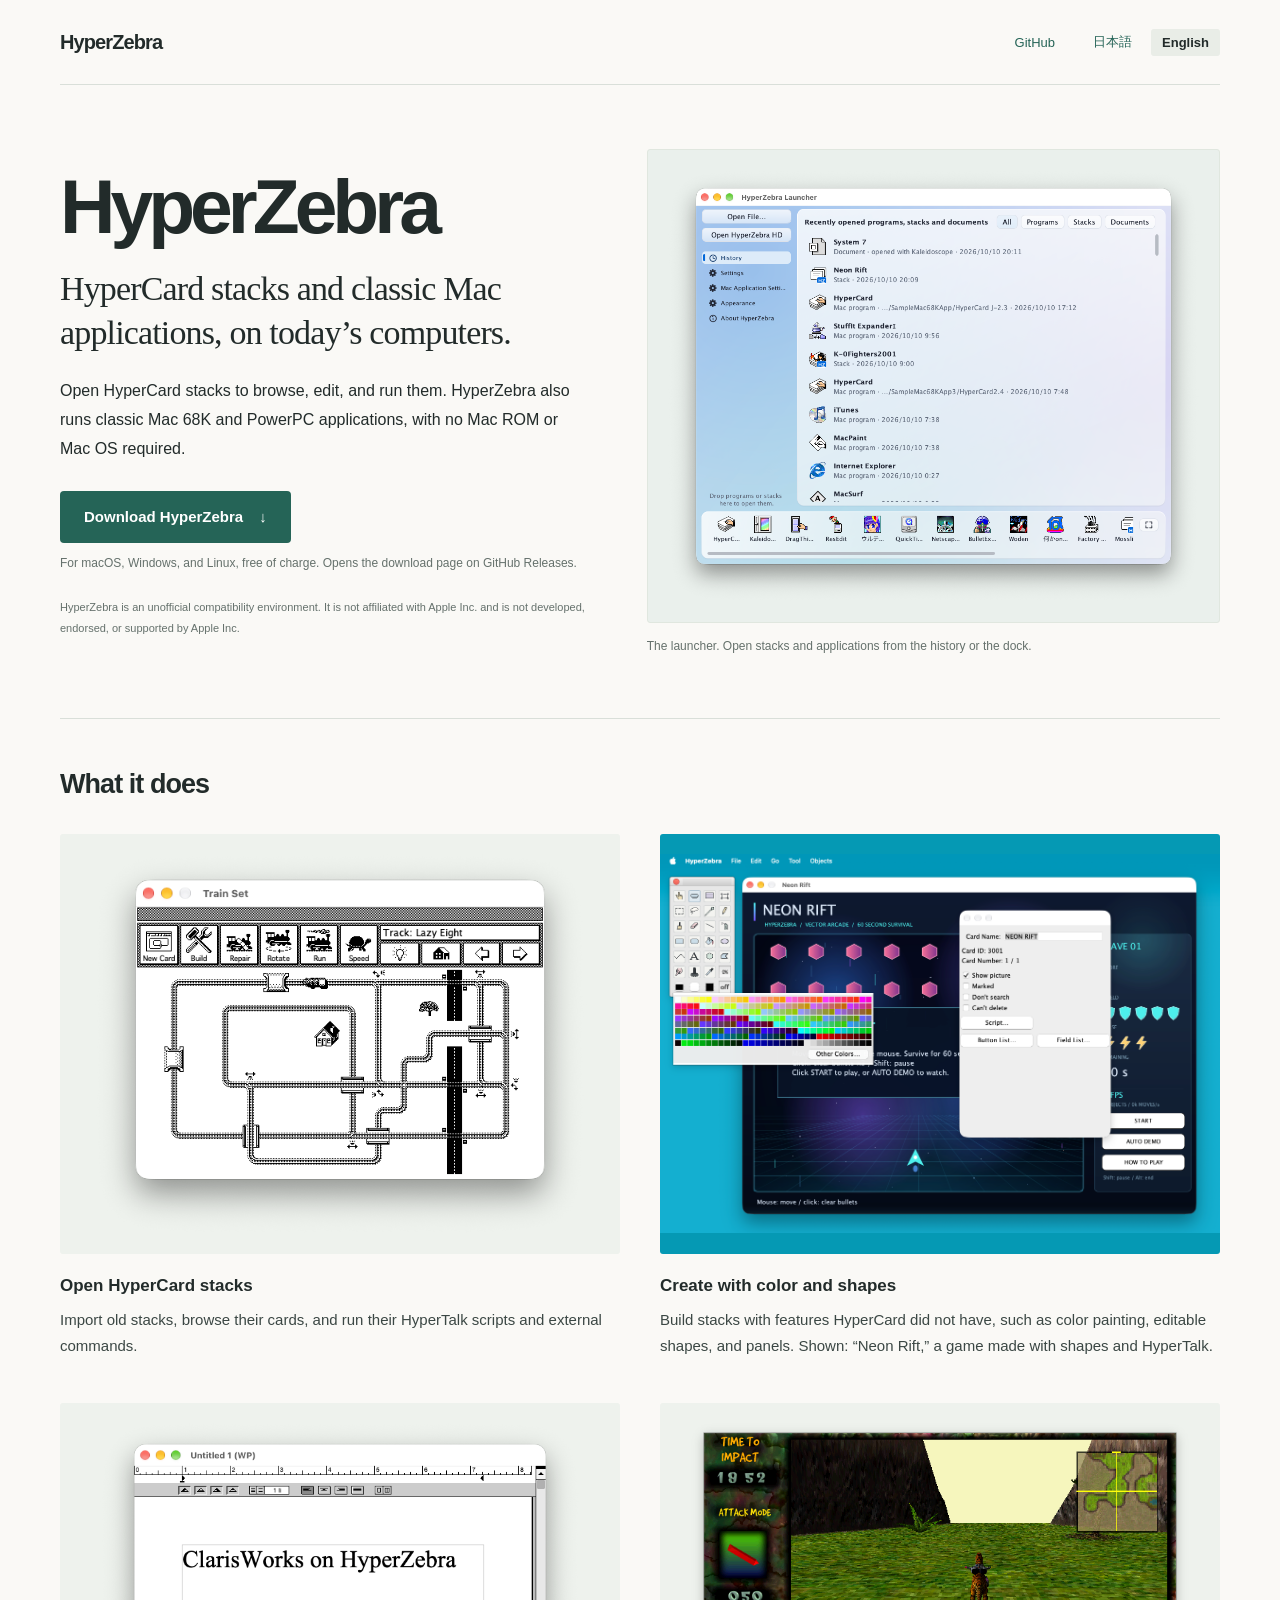
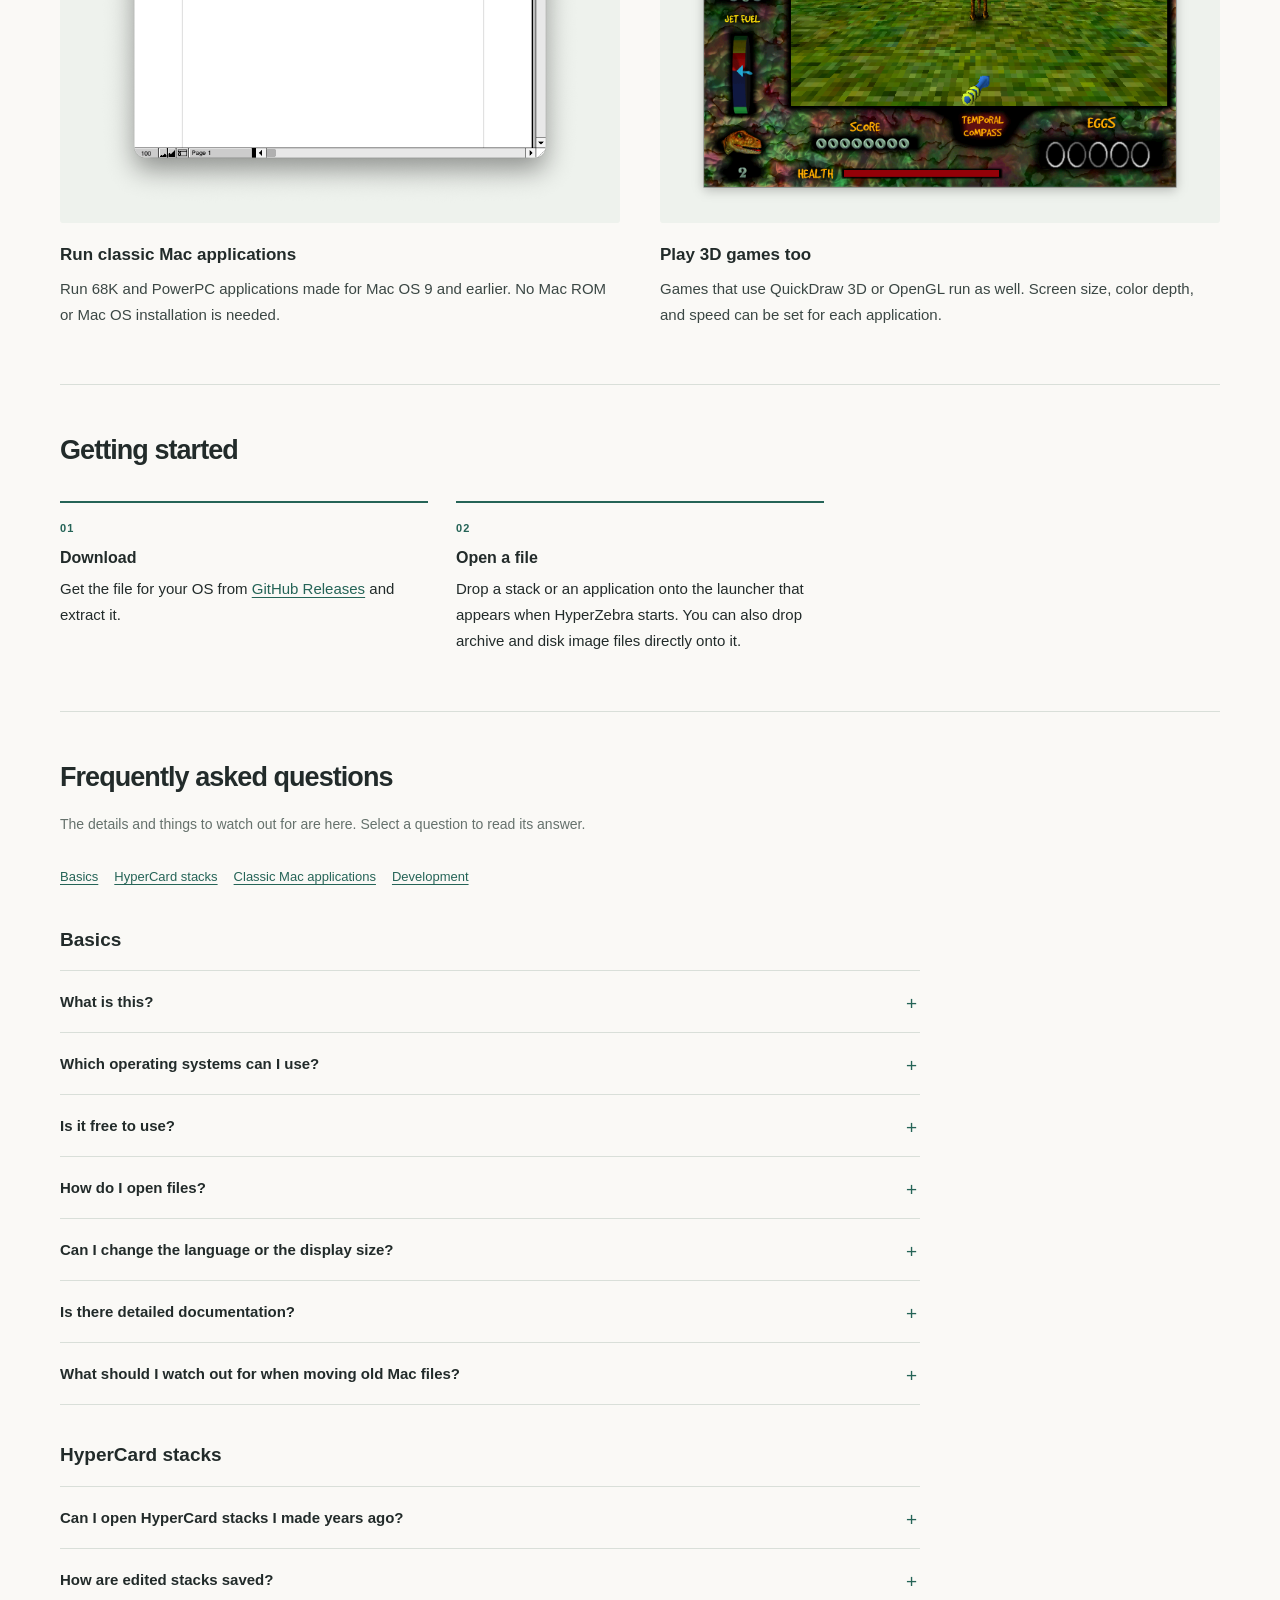
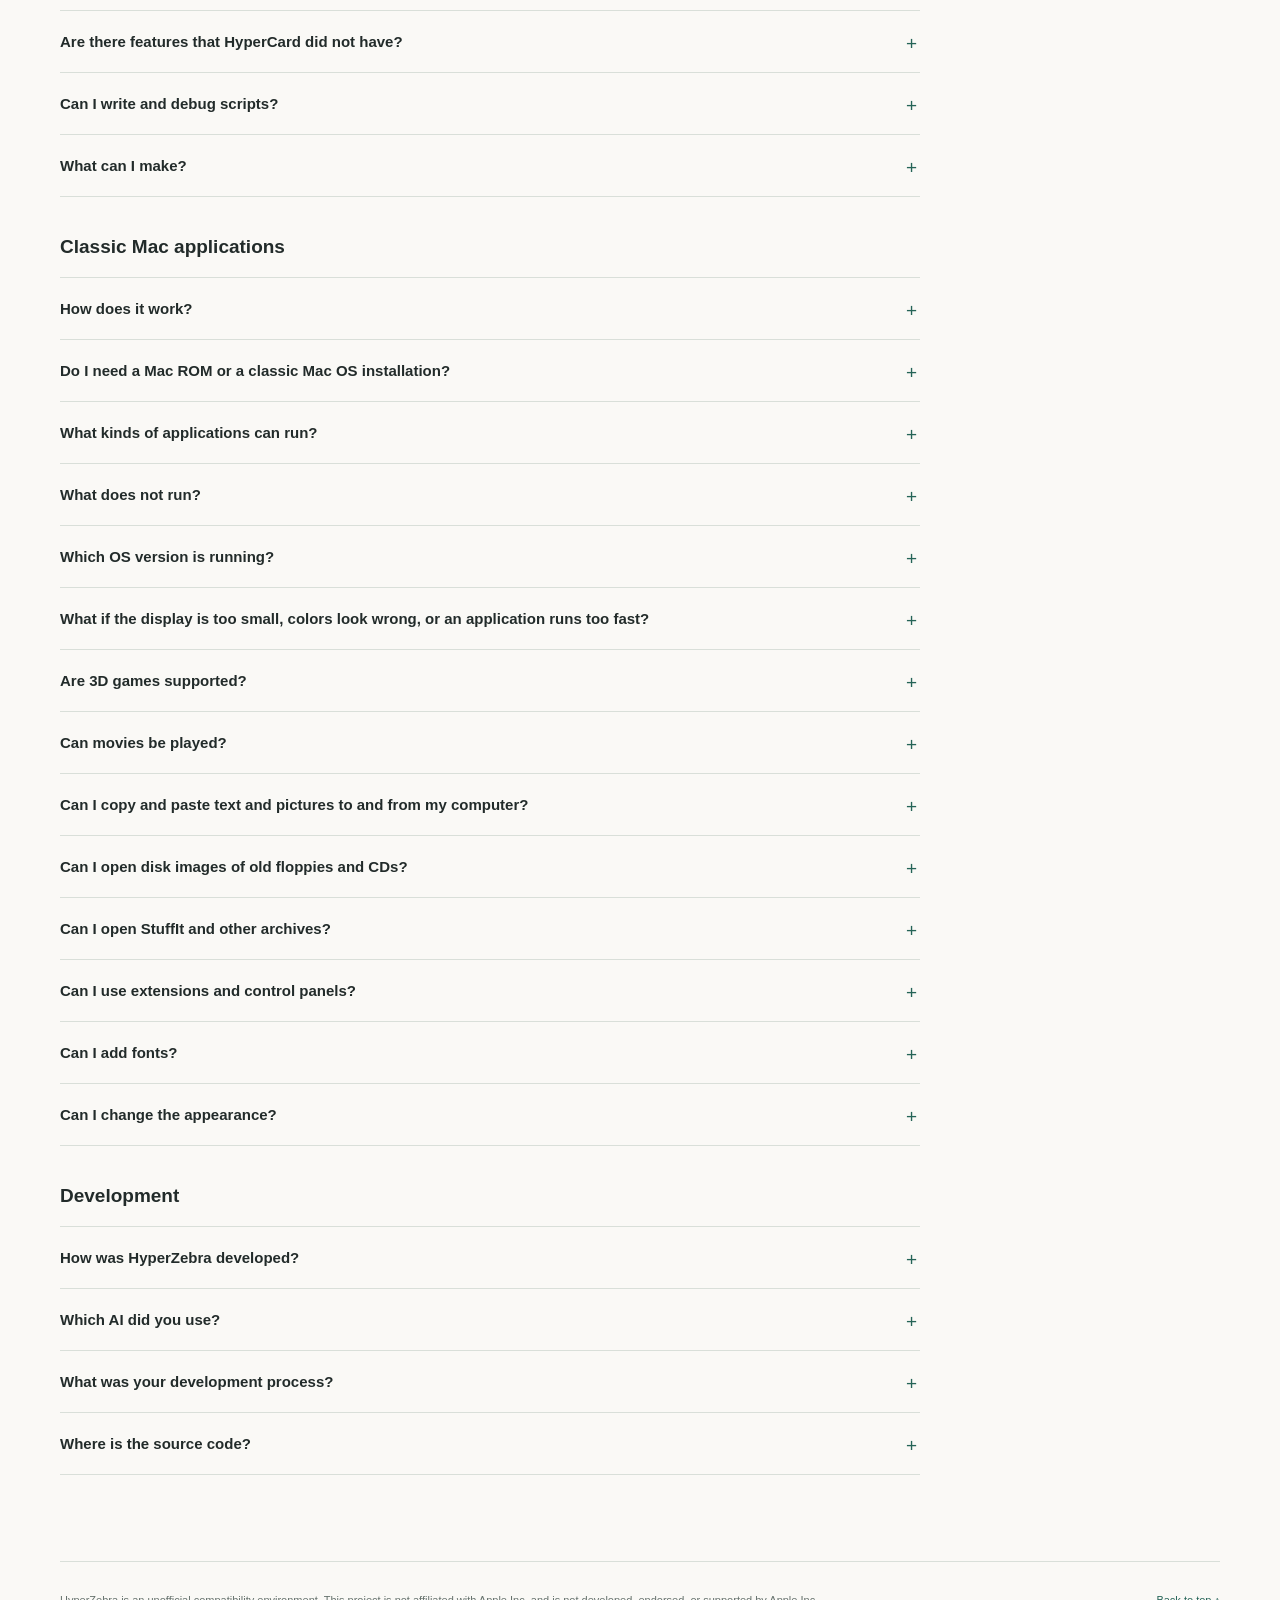
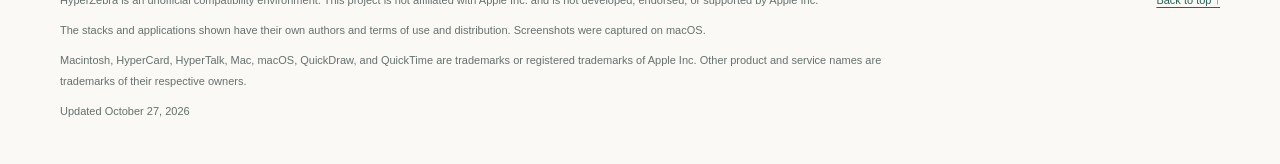
==== commit 1b81bcaf: "修正" ====
--- a/en/index.html
+++ b/en/index.html
@@ -78,8 +78,7 @@
       <h2 id="heading-start">Getting started</h2>
       <ol class="steps">
         <li><strong>Download</strong>Get the file for your OS from <a href="https://github.com/pgostation/HyperZebra/releases">GitHub Releases</a> and extract it.</li>
-        <li><strong>Open a file</strong>Drop a stack or an application onto the launcher that appears when HyperZebra starts.</li>
-        <li><strong>Keep working</strong>An imported stack is saved as a <code>.hzb</code> file beside the original.</li>
+        <li><strong>Open a file</strong>Drop a stack or an application onto the launcher that appears when HyperZebra starts. You can also drop archive and disk image files directly onto it.</li>
       </ol>
     </section>
 
@@ -117,15 +116,15 @@
 <details class="faq-item" id="faq-mac-movies"><summary>Can movies be played?</summary><div class="faq-answer"><p>Movie playback depends on the format. Some movies use built-in decoders; others use FFmpeg on the host OS or QuickTime (version 4 and earlier) inside the compatibility environment. See the application’s help for details.</p></div></details>
 <details class="faq-item" id="faq-mac-clipboard"><summary>Can I copy and paste text and pictures to and from my computer?</summary><div class="faq-answer"><p>Text and pictures can be exchanged through the host OS clipboard. Supported text and image files can also be converted, with settings for saving UTF-8 text and PNG images. Application-specific document formats depend on the application.</p></div></details>
 <details class="faq-item" id="faq-mac-disks"><summary>Can I open disk images of old floppies and CDs?</summary><div class="faq-answer"><p>You can open supported disk images, including Disk Copy formats and HFS, HFS Plus, MFS, and ISO volumes. Applications can access their contents as read-only disks. Extract the contents to a folder if you need to modify them.</p></div></details>
-<details class="faq-item" id="faq-mac-archives"><summary>Can I open StuffIt and other archives?</summary><div class="faq-answer"><p>Drop a StuffIt, Compact Pro, or LHA archive onto the launcher, and HyperZebra expands it by running a classic expander application, included with HyperZebra, inside the compatibility environment.</p></div></details>
+<details class="faq-item" id="faq-mac-archives"><summary>Can I open StuffIt and other archives?</summary><div class="faq-answer"><p>Drop a StuffIt, Compact Pro, or LHA archive onto the launcher. HyperZebra then runs a classic expander application from its download package inside the compatibility environment to extract the archive.</p></div></details>
 <details class="faq-item" id="faq-mac-extensions"><summary>Can I use extensions and control panels?</summary><div class="faq-answer"><p>Some supported extensions and control panels can be used. HyperZebra has a virtual “System Folder” for extensions and preference files. Whether a particular component works depends on the system services it requires.</p></div></details>
 <details class="faq-item" id="faq-mac-fonts"><summary>Can I add fonts?</summary><div class="faq-answer"><p>Yes. Place supported classic Mac font suitcases in the “Fonts” folder inside the virtual “System Folder.” Bitmap fonts and TrueType fonts contained in suitcases are supported. Preserve the resource forks when copying old fonts.</p></div></details>
 <details class="faq-item" id="faq-mac-appearance"><summary>Can I change the appearance?</summary><div class="faq-answer"><p>You can change the appearance of windows, scrollbars, and buttons with Kaleidoscope.</p></div></details>
       </div>
 
       <div class="faq-group" id="faq-development"><h3>Development</h3>
-<details class="faq-item" id="faq-development-history"><summary>How was HyperZebra developed?</summary><div class="faq-answer"><p>I started from the HyperCard clone I had been developing around 2012 and asked AI to continue its development. AI has carried out 100% of that subsequent development.</p></div></details>
-<details class="faq-item" id="faq-development-models"><summary>Which AI did you use?</summary><div class="faq-answer"><p>I started with GPT-5.6 Sol, then mainly used Opus5 and Opus5.5. I used the ChatGPT Plus and Claude Max5 plans.</p></div></details>
+<details class="faq-item" id="faq-development-history"><summary>How was HyperZebra developed?</summary><div class="faq-answer"><p>I started from the HyperCard clone I had been developing around 2012 and asked AI to continue its development. Most of the current core features were developed by AI.</p></div></details>
+<details class="faq-item" id="faq-development-models"><summary>Which AI did you use?</summary><div class="faq-answer"><p>I started with GPT-5.6 Sol, then mainly used Opus 5 and Opus 5.5.</p></div></details>
 <details class="faq-item" id="faq-development-process"><summary>What was your development process?</summary><div class="faq-answer"><p>I kept asking AI to implement features as I thought of them. For larger features, I mainly broke the work into pieces the AI could implement and had it work through them in order. To improve compatibility, I also had AI run a large number of HyperCard stacks and classic Mac applications.</p></div></details>
 <details class="faq-item" id="faq-development-source"><summary>Where is the source code?</summary><div class="faq-answer"><p>It is published in the <a href="https://github.com/pgostation/HyperZebra">GitHub repository</a> under the MIT License. HyperZebra is written in Java and builds with the JDK alone.</p></div></details>
       </div>
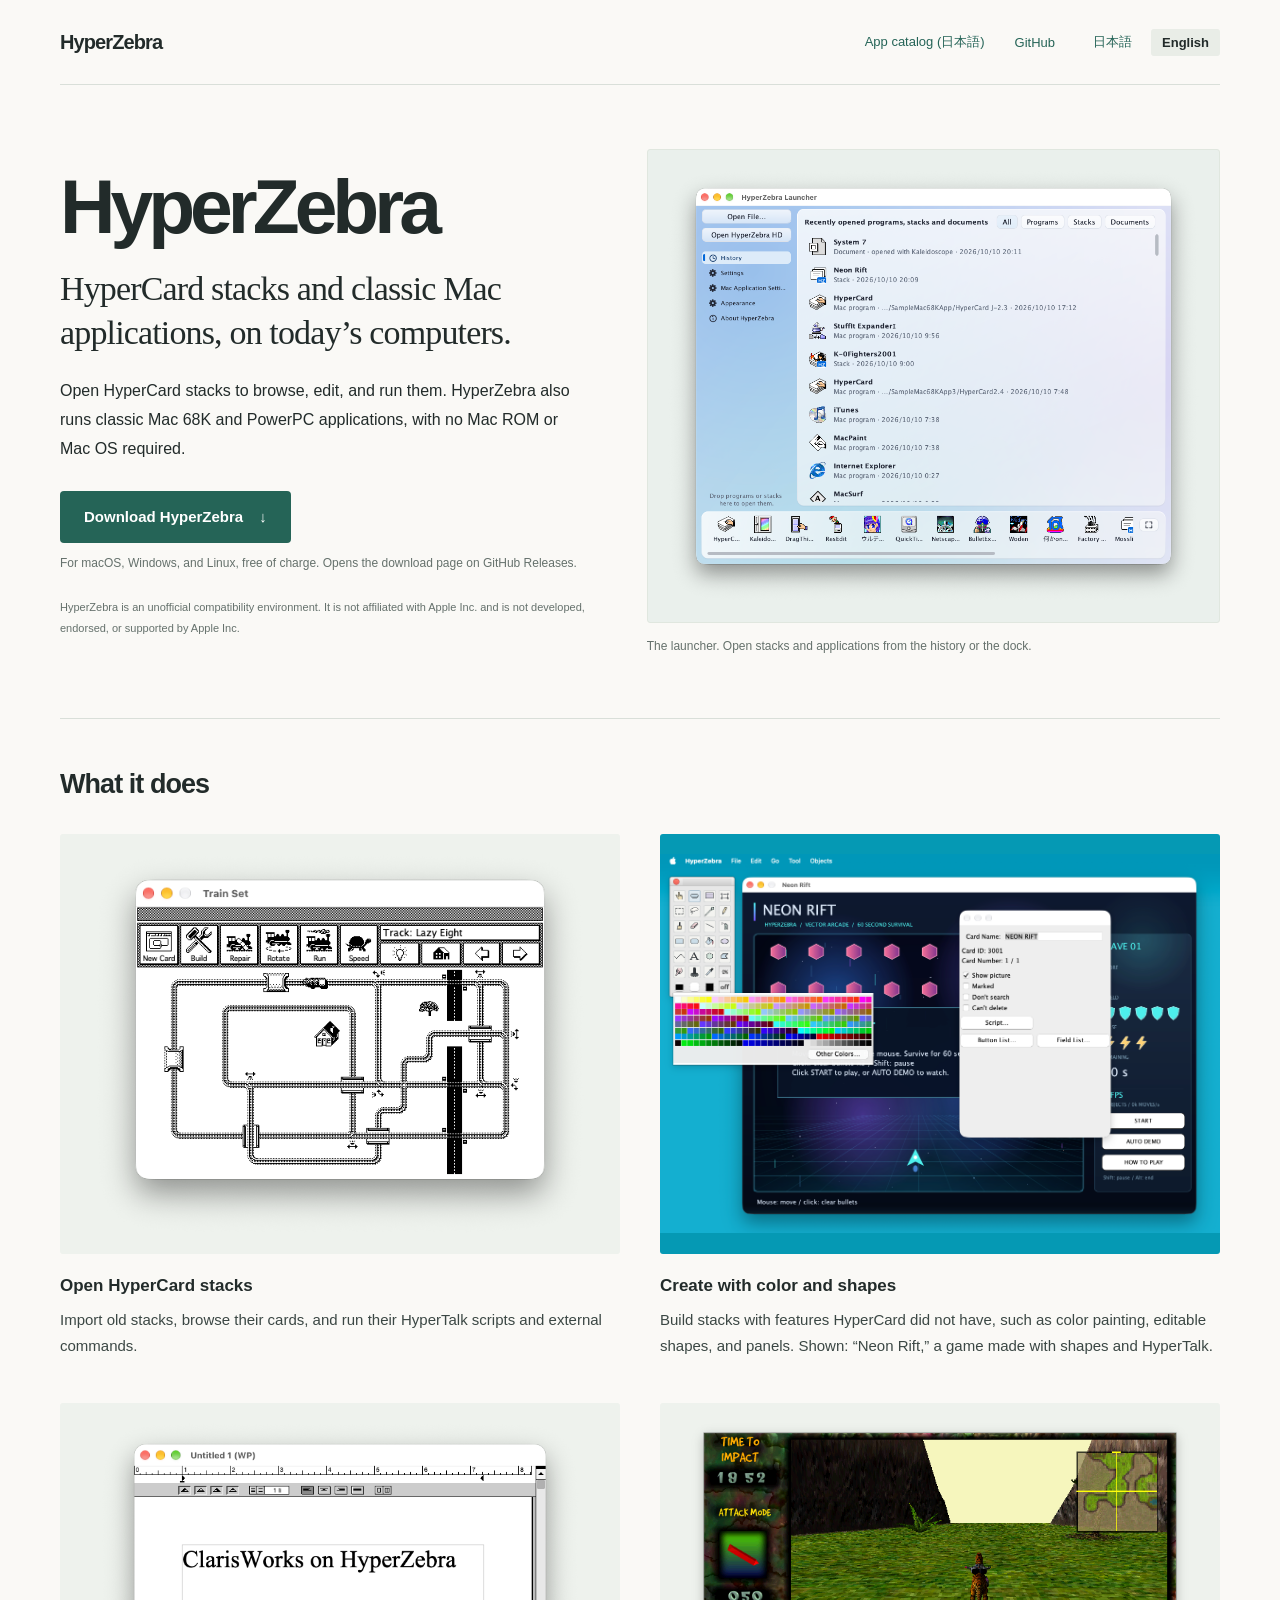
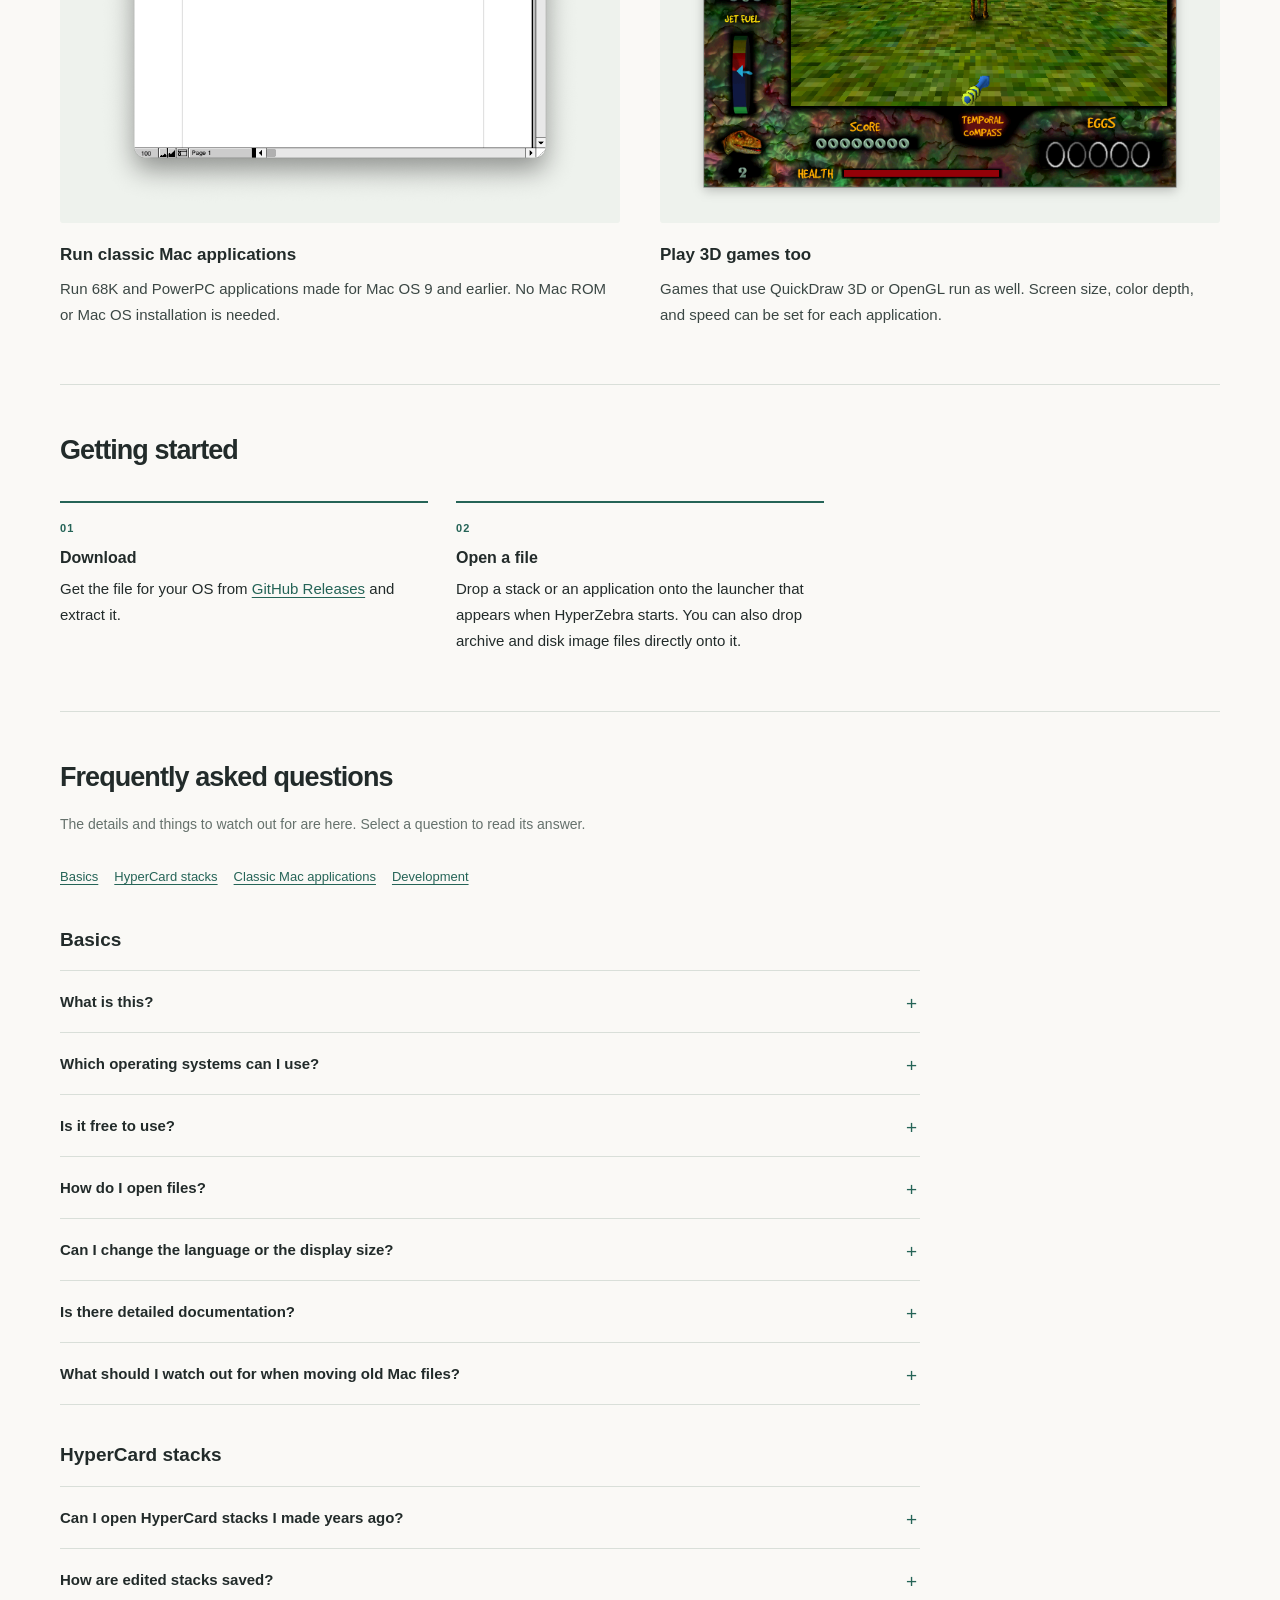
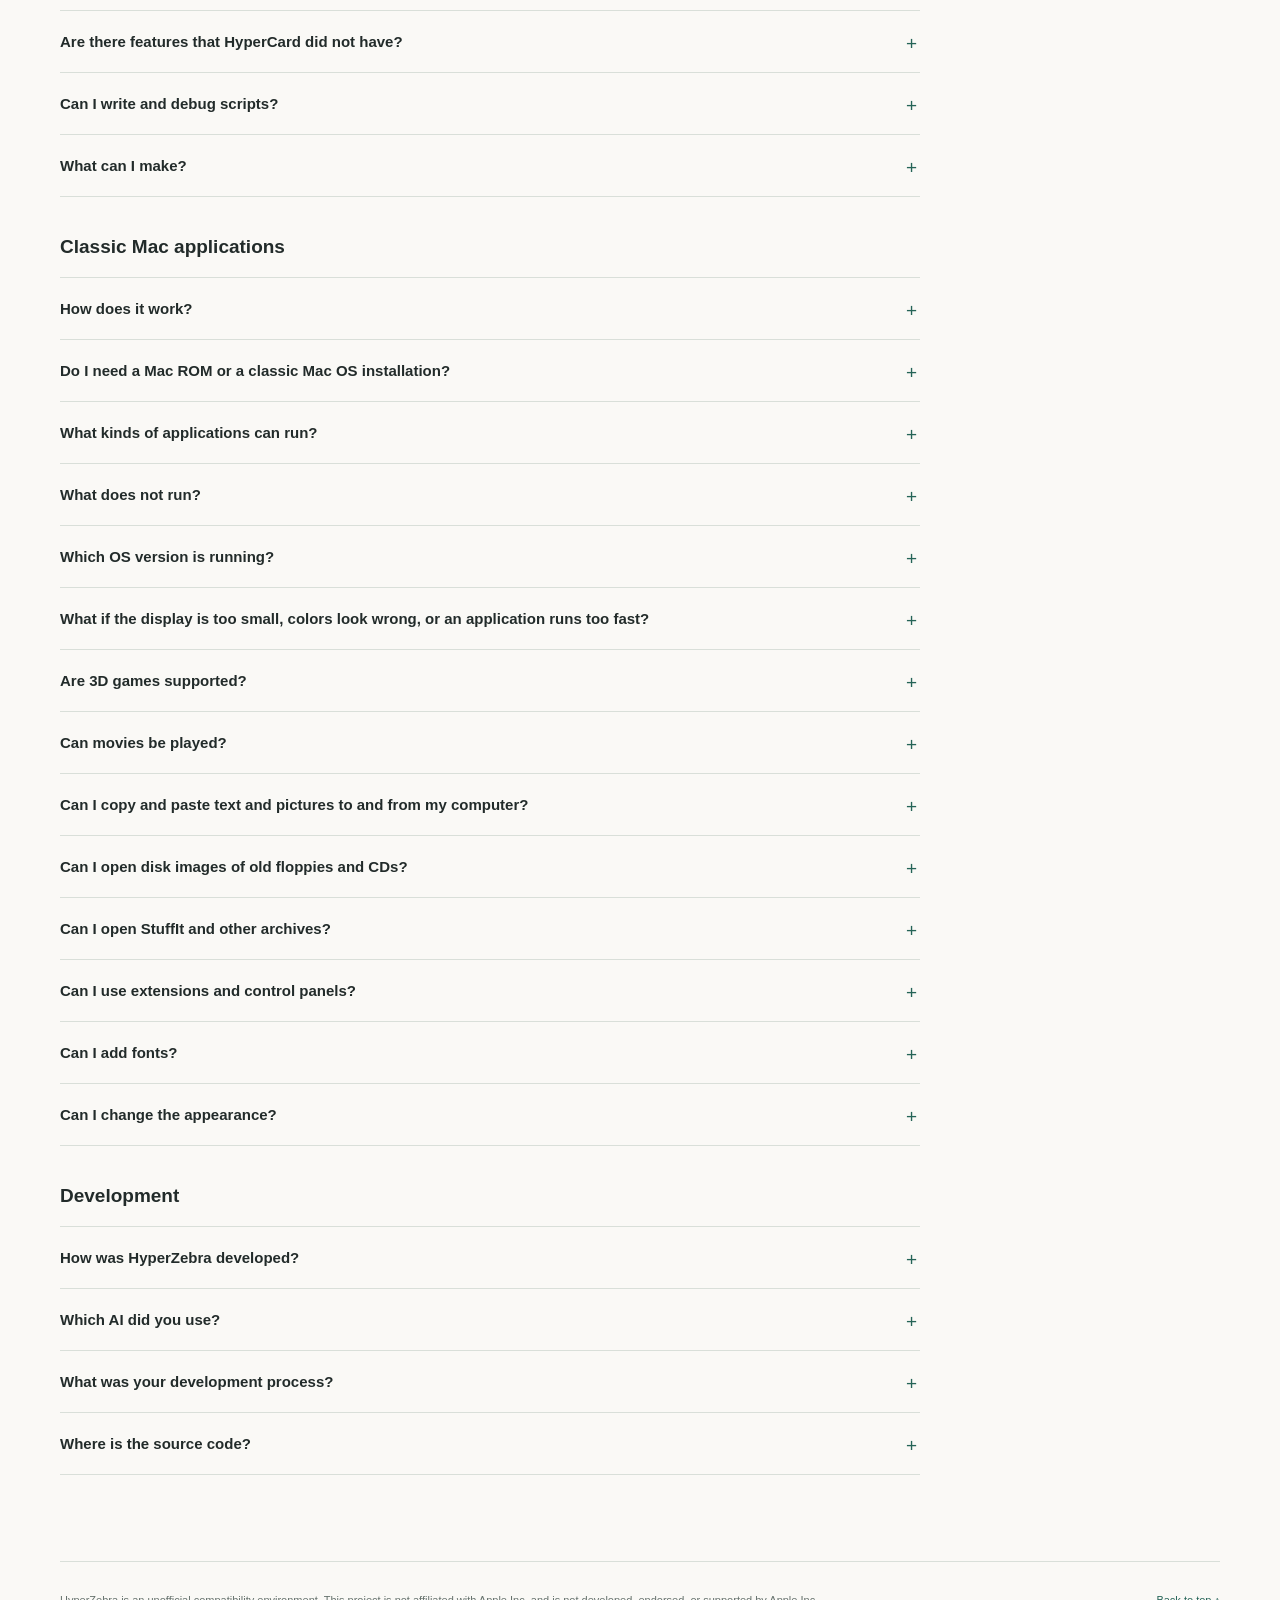
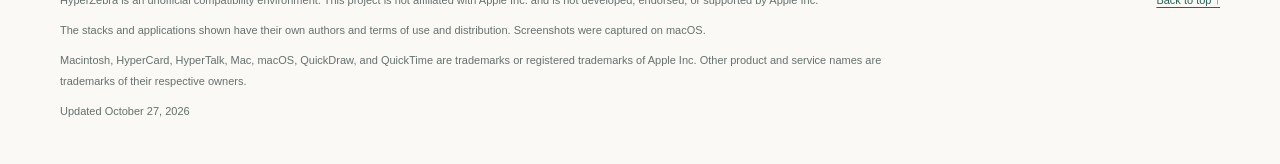
==== commit 2910e3db: "appsとwasmのページを追加" ====
--- a/en/index.html
+++ b/en/index.html
@@ -5,6 +5,7 @@
   <meta name="viewport" content="width=device-width, initial-scale=1">
   <title>HyperZebra — HyperCard stacks and classic Mac applications, on today’s computers</title>
   <meta name="description" content="Free software that opens, edits, and runs HyperCard stacks, and runs classic Mac 68K and PowerPC applications without a Mac ROM or OS. For macOS, Windows, and Linux.">
+  <link rel="canonical" href="https://pgostation.github.io/HyperZebra-site/en/">
   <meta name="theme-color" content="#faf9f6">
   <meta property="og:type" content="website">
   <meta property="og:title" content="HyperZebra — HyperCard stacks and classic Mac applications, on today’s computers">
@@ -18,7 +19,7 @@
 <div class="shell">
   <header class="site-header">
     <a class="wordmark" href="index.html">HyperZebra</a>
-    <nav class="header-links" aria-label="Links and language"><a class="repository" href="https://github.com/pgostation/HyperZebra">GitHub</a><a lang="ja" hreflang="ja" href="../index.html">日本語</a><span lang="en" aria-current="page">English</span></nav>
+    <nav class="header-links" aria-label="Links and language"><a href="../apps/">App catalog (日本語)</a><a class="repository" href="https://github.com/pgostation/HyperZebra">GitHub</a><a lang="ja" hreflang="ja" href="../index.html">日本語</a><span lang="en" aria-current="page">English</span></nav>
   </header>
   <main id="main">
     <div class="hero">
--- a/assets/style.css
+++ b/assets/style.css
@@ -136,3 +136,26 @@
   .point, .steps li, .faq-item { break-inside: avoid; }
   h2, h3 { break-after: avoid; }
 }
+
+/* App catalog: complete HTML links, with no client-side filtering or pagination. */
+.catalog-main { max-width: 900px; margin-inline: auto; padding: 26px 0 20px; }
+.breadcrumbs { font-size: 13px; line-height: 1.8; margin-bottom: 30px; overflow-wrap: anywhere; }
+.catalog-heading { margin-bottom: 30px; }
+.catalog-heading h1 { font-size: clamp(30px, 4.5vw, 48px); line-height: 1.3; letter-spacing: -.035em; overflow-wrap: anywhere; }
+.catalog-main p, .app-open-steps { font-size: 15px; line-height: 1.95; }
+.catalog-kind, .catalog-aliases, .catalog-main .record-note { color: var(--muted); font-size: 13px; }
+.catalog-links { padding-left: 1.3em; line-height: 2; }
+.catalog-links li { padding: 8px 0; overflow-wrap: anywhere; }
+.catalog-links .catalog-kind { display: block; line-height: 1.6; }
+.app-screenshot { margin: 0 0 36px; }
+.app-screenshot .image-stage { padding: 20px; border: 1px solid var(--line); }
+.app-facts { margin: 0 0 24px; border-top: 1px solid var(--line); }
+.app-facts > div { display: grid; grid-template-columns: minmax(160px, 1fr) 2fr; gap: 18px; padding: 14px 0; border-bottom: 1px solid var(--line); font-size: 14px; line-height: 1.8; }
+.app-facts dt { font-weight: 600; }
+.app-facts dd { margin: 0; overflow-wrap: anywhere; }
+@media (max-width: 760px) {
+  .site-header { flex-wrap: wrap; }
+  .header-links { flex-wrap: wrap; }
+  .app-screenshot .image-stage { padding: 8px; }
+  .app-facts > div { grid-template-columns: 1fr; gap: 4px; }
+}
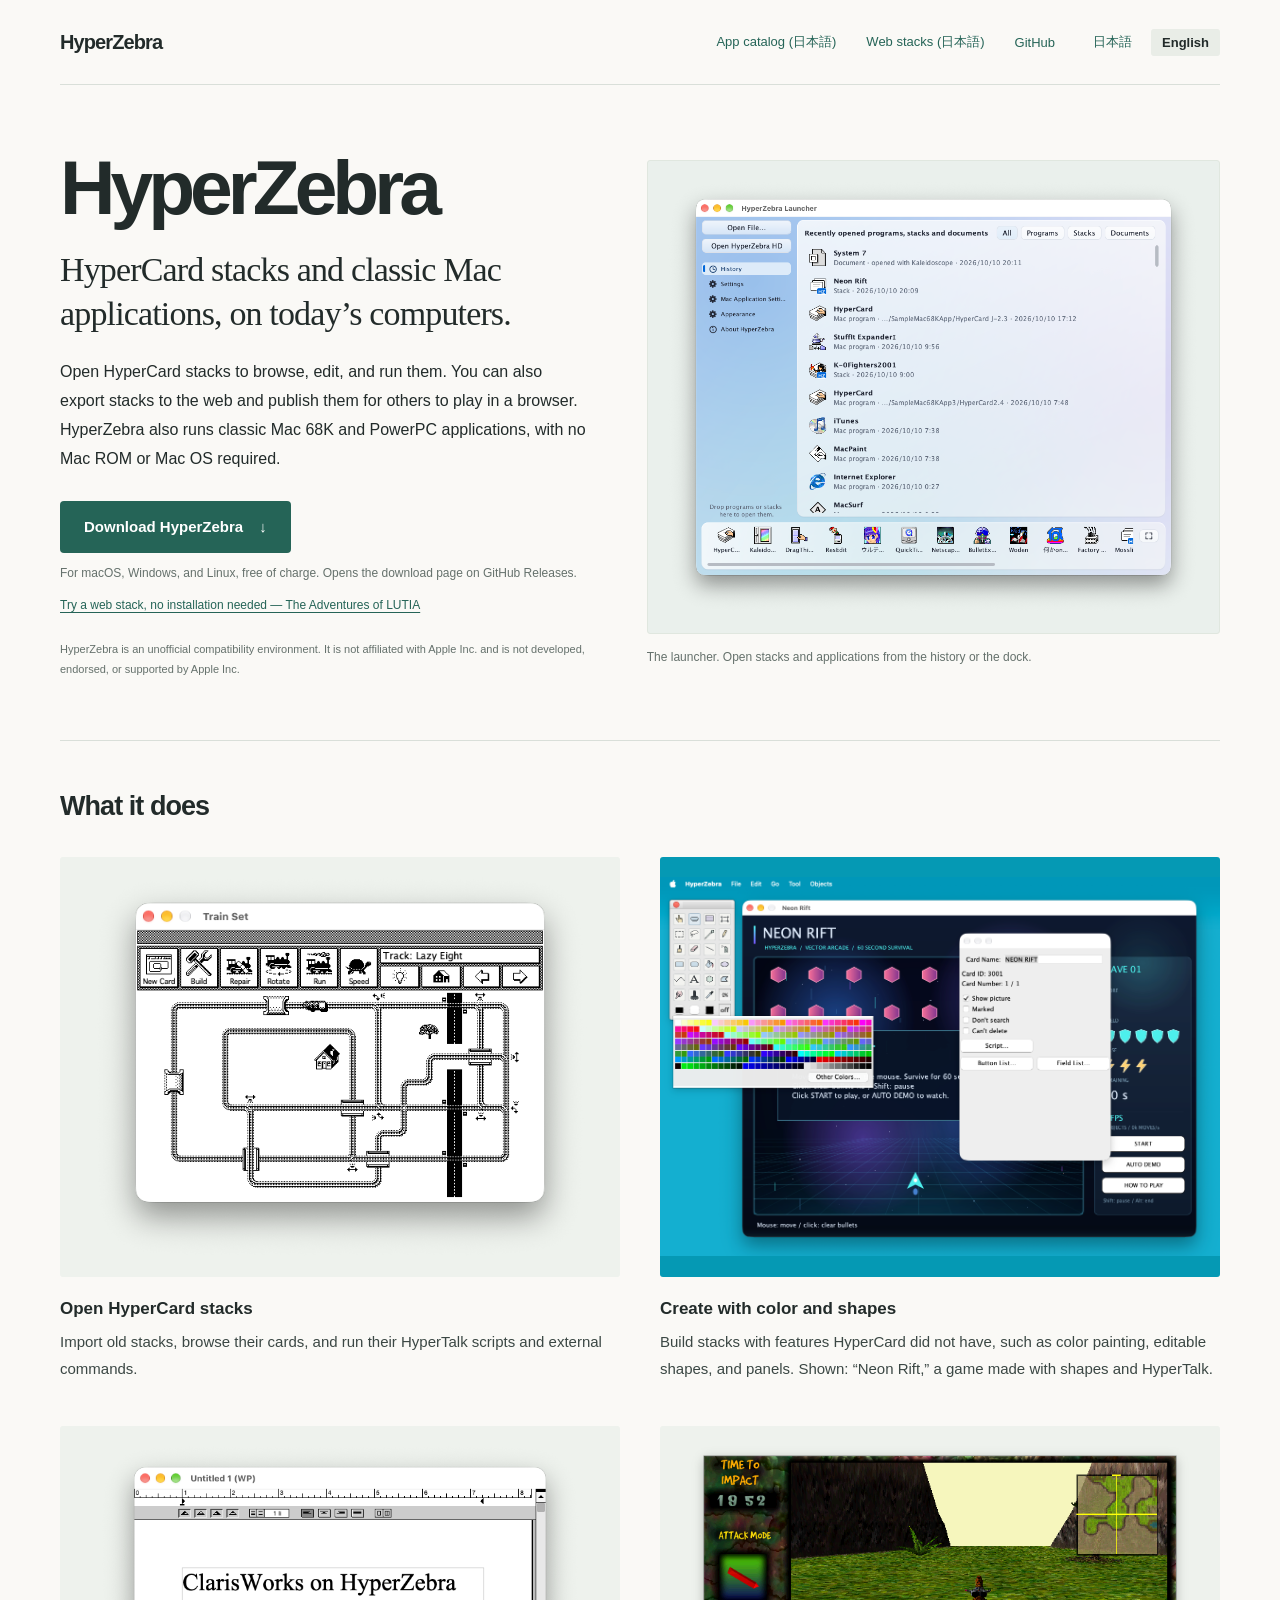
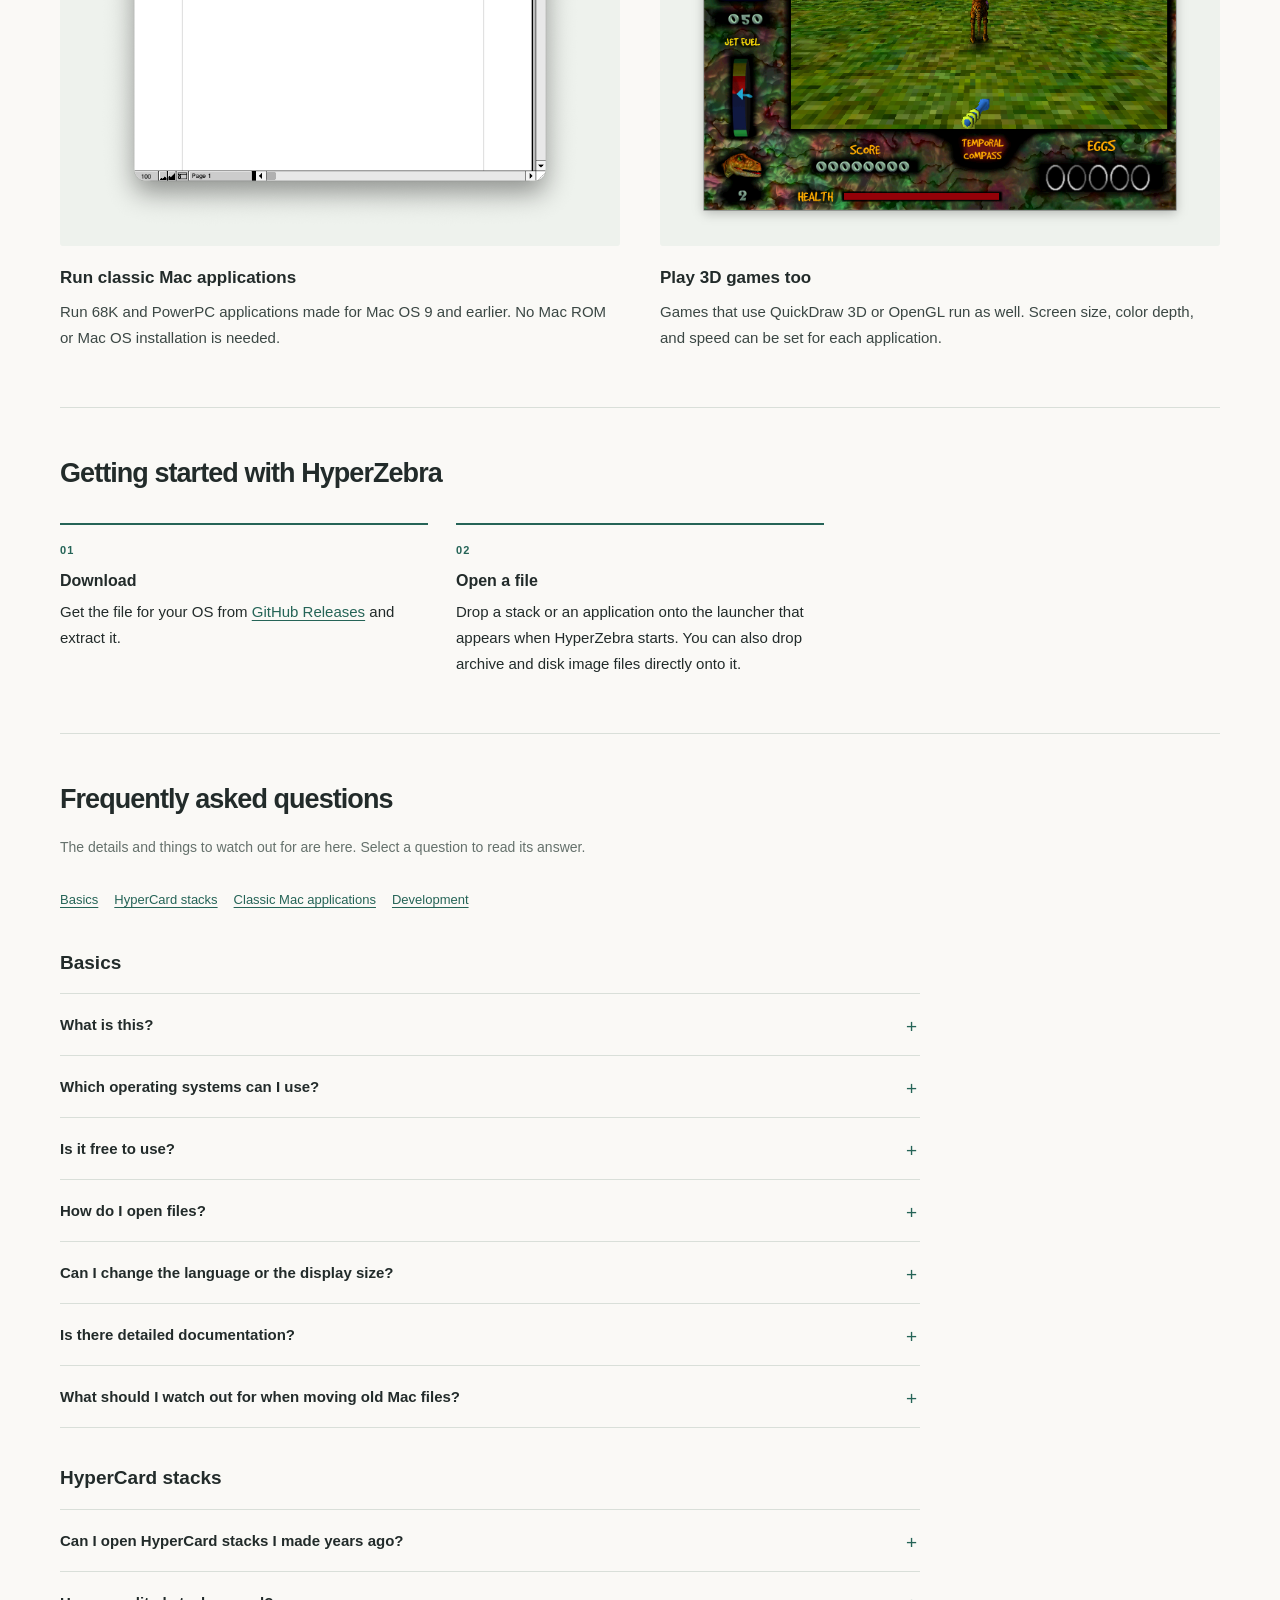
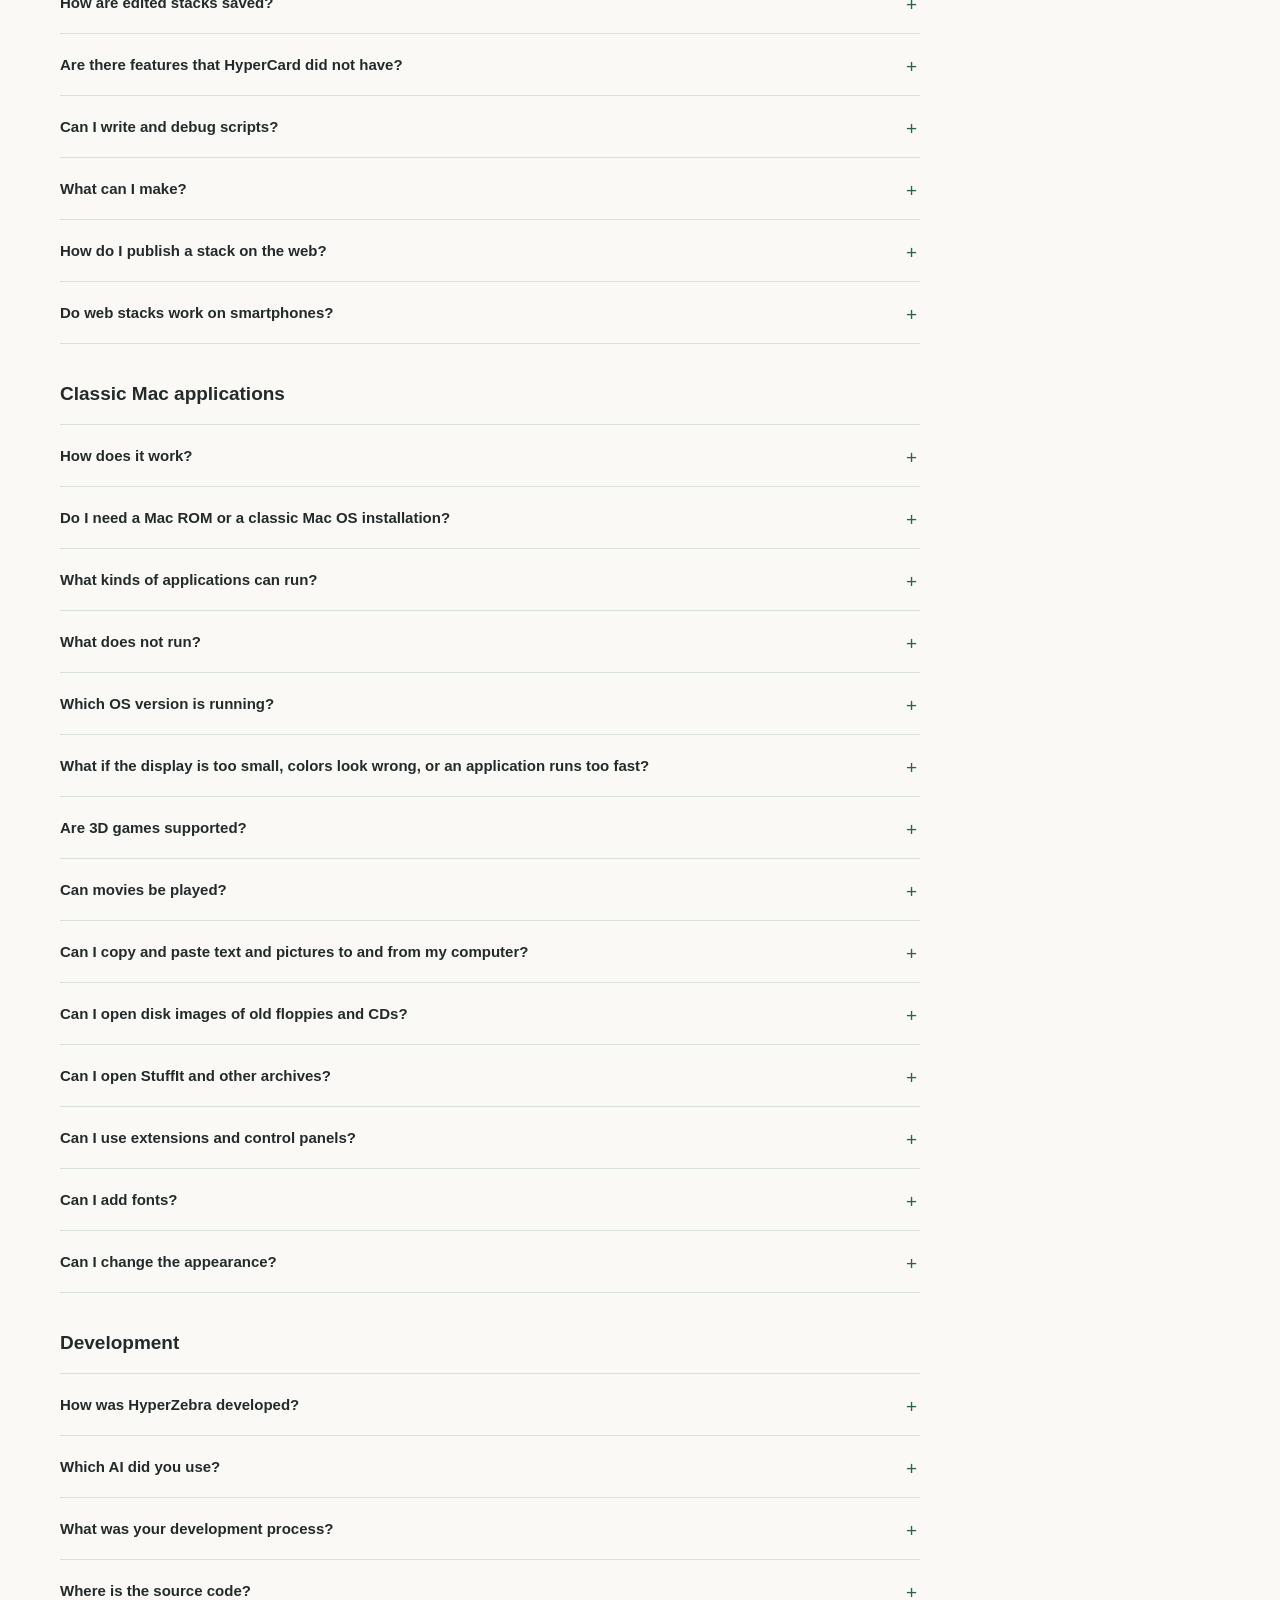
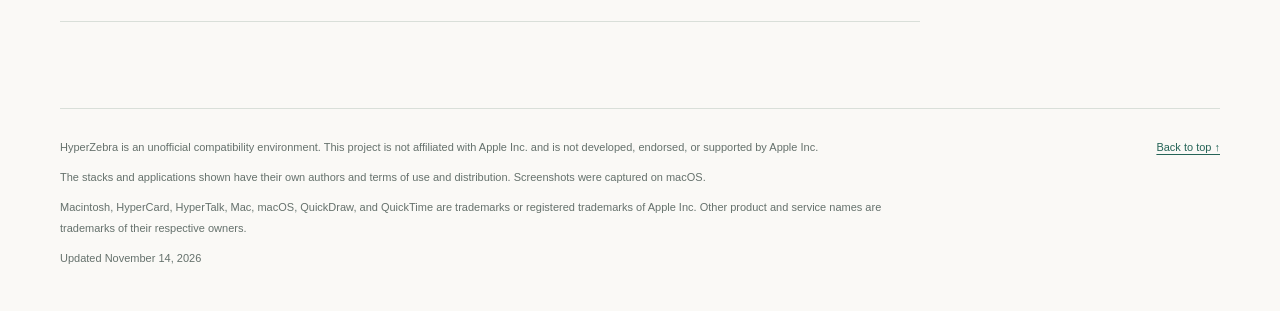
==== commit b43bb39e: "3.0.3 Web出力についての説明を追加" ====
--- a/en/index.html
+++ b/en/index.html
@@ -4,12 +4,12 @@
   <meta charset="utf-8">
   <meta name="viewport" content="width=device-width, initial-scale=1">
   <title>HyperZebra — HyperCard stacks and classic Mac applications, on today’s computers</title>
-  <meta name="description" content="Free software that opens, edits, and runs HyperCard stacks, and runs classic Mac 68K and PowerPC applications without a Mac ROM or OS. For macOS, Windows, and Linux.">
+  <meta name="description" content="Free software for browsing, editing, running, and exporting HyperCard stacks to the web. Run classic Mac 68K and PowerPC applications without a Mac ROM or OS. For macOS, Windows, and Linux.">
   <link rel="canonical" href="https://pgostation.github.io/HyperZebra-site/en/">
   <meta name="theme-color" content="#faf9f6">
   <meta property="og:type" content="website">
   <meta property="og:title" content="HyperZebra — HyperCard stacks and classic Mac applications, on today’s computers">
-  <meta property="og:description" content="Free software that opens, edits, and runs HyperCard stacks, and runs classic Mac 68K and PowerPC applications without a Mac ROM or OS. For macOS, Windows, and Linux.">
+  <meta property="og:description" content="Free software for browsing, editing, running, and exporting HyperCard stacks to the web. Run classic Mac 68K and PowerPC applications without a Mac ROM or OS. For macOS, Windows, and Linux.">
   <meta property="og:locale" content="en_US">
   <link rel="alternate" hreflang="ja" href="../index.html">
   <link rel="stylesheet" href="../assets/style.css">
@@ -19,17 +19,18 @@
 <div class="shell">
   <header class="site-header">
     <a class="wordmark" href="index.html">HyperZebra</a>
-    <nav class="header-links" aria-label="Links and language"><a href="../apps/">App catalog (日本語)</a><a class="repository" href="https://github.com/pgostation/HyperZebra">GitHub</a><a lang="ja" hreflang="ja" href="../index.html">日本語</a><span lang="en" aria-current="page">English</span></nav>
+    <nav class="header-links" aria-label="Links and language"><a href="../apps/">App catalog (日本語)</a><a href="../wasm/">Web stacks (日本語)</a><a class="repository" href="https://github.com/pgostation/HyperZebra">GitHub</a><a lang="ja" hreflang="ja" href="../index.html">日本語</a><span lang="en" aria-current="page">English</span></nav>
   </header>
   <main id="main">
     <div class="hero">
       <div class="hero-text">
         <h1>HyperZebra</h1>
         <p class="subtitle">HyperCard stacks and classic Mac applications, on today’s computers.</p>
-        <p class="hero-intro">Open HyperCard stacks to browse, edit, and run them. HyperZebra also runs classic Mac 68K and PowerPC applications, with no Mac ROM or Mac OS required.</p>
+        <p class="hero-intro">Open HyperCard stacks to browse, edit, and run them. You can also export stacks to the web and publish them for others to play in a browser. HyperZebra also runs classic Mac 68K and PowerPC applications, with no Mac ROM or Mac OS required.</p>
         <div class="hero-download">
           <a class="download-button" href="https://github.com/pgostation/HyperZebra/releases">Download HyperZebra <span aria-hidden="true">↓</span></a>
           <p class="download-note">For macOS, Windows, and Linux, free of charge. Opens the download page on GitHub Releases.</p>
+          <p class="download-note"><a href="../wasm/LUTIAWeb/index.html">Try a web stack, no installation needed — The Adventures of LUTIA</a></p>
         </div>
         <p class="independence-notice">HyperZebra is an unofficial compatibility environment. It is not affiliated with Apple Inc. and is not developed, endorsed, or supported by Apple Inc.</p>
       </div>
@@ -76,7 +77,7 @@
     </section>
 
     <section class="section" id="start" aria-labelledby="heading-start">
-      <h2 id="heading-start">Getting started</h2>
+      <h2 id="heading-start">Getting started with HyperZebra</h2>
       <ol class="steps">
         <li><strong>Download</strong>Get the file for your OS from <a href="https://github.com/pgostation/HyperZebra/releases">GitHub Releases</a> and extract it.</li>
         <li><strong>Open a file</strong>Drop a stack or an application onto the launcher that appears when HyperZebra starts. You can also drop archive and disk image files directly onto it.</li>
@@ -103,7 +104,22 @@
 <details class="faq-item" id="faq-hypercard-save"><summary>How are edited stacks saved?</summary><div class="faq-answer"><p>When you open a HyperCard stack, it is converted into a HyperZebra stack and saved as a single <code>.hzb</code> file beside the original. Open that file for later work. It opens with a double-click and can be copied or sent like any other document. <code>.hzb</code> files made by earlier versions still open.</p><p>You can also export in HyperCard format, but HyperZebra-only features such as color do not carry over. Keep both the original stack and the working <code>.hzb</code> file.</p></div></details>
 <details class="faq-item" id="faq-hypercard-features"><summary>Are there features that HyperCard did not have?</summary><div class="faq-answer"><ul><li>Color painting with layers</li><li>Editable shapes such as rectangles, ellipses, polygons, curves, and text, with color, gradients, opacity, and rotation; SVG files can be imported as shapes</li><li>Panels, which group parts and can hold their own data and scripts</li><li>Fields that show their contents as tables or outlines</li><li>HyperTalk arrays and dictionaries, web text retrieval, JSON, and regular expressions</li><li>A resource editor for icons, cursors, sounds, and other resources</li></ul></div></details>
 <details class="faq-item" id="faq-hypertalk"><summary>Can I write and debug scripts?</summary><div class="faq-answer"><p>The script editor points out errors as you type, includes a command and function reference, and has a debugger that can pause execution and inspect variables. Stepping through a script helps connect each statement to what happens on screen.</p></div></details>
-<details class="faq-item" id="faq-hypercard-create"><summary>What can I make?</summary><div class="faq-answer"><p>You can make picture books, quizzes, and simple games. There is no feature for turning a stack into a standalone application or exporting it to the web.</p></div></details>
+<details class="faq-item" id="faq-hypercard-create"><summary>What can I make?</summary><div class="faq-answer"><p>You can make picture books, quizzes, and simple games. Share your stacks as <code>.hzb</code> files, or <a href="#faq-hypercard-web">export them to the web and publish them for others to play in a browser</a>.</p></div></details>
+<details class="faq-item" id="faq-hypercard-web">
+  <summary>How do I publish a stack on the web?</summary>
+  <div class="faq-answer">
+    <p>You can export stacks you create or import from HyperCard to the web. Visitors can open and play the published page in a browser without installing HyperZebra.</p>
+    <ol>
+      <li><strong>Export the stack:</strong> Open the stack and choose “Export for Web…” from the File menu. The stack and web player are saved together in a folder.</li>
+      <li><strong>Try it in a browser:</strong> After exporting, choose “Try in Browser” to check it on your computer. Check the scripts, sounds, external commands, and other features your stack uses.</li>
+      <li><strong>Publish the whole folder:</strong> Upload the exported folder to a web server and open its <code>index.html</code>. Share the URL so others can access it on computers and smartphones.</li>
+    </ol>
+    <p>Opening the files directly using <code>file://</code> does not work. Use “Try in Browser” to check the stack on your computer.</p>
+    <p>The web player supports HyperTalk, sound, color, and 68K external commands (XCMDs and XFCNs). Some features, including PowerPC external commands and the paint tools, are not supported in the web player. Read any warnings shown when exporting and check the stack in a browser before publishing.</p>
+    <p>Example: <a href="../wasm/LUTIAWeb/index.html">Play The Adventures of LUTIA in your browser</a> · <a href="../wasm/#browsers">Browser test results (Japanese)</a></p>
+  </div>
+</details>
+<details class="faq-item" id="faq-hypercard-web-browsers"><summary>Do web stacks work on smartphones?</summary><div class="faq-answer"><p>The LUTIA web stack on this site worked without problems in Chrome on Android and Safari on iPhone. An error occurred in the default browser on the Android device tested. If you encounter the same problem, open the page in Chrome.</p><p>These results apply to the environments tested. Device models, OS and browser versions, and the specific Android default browser were not recorded. Results may differ on other devices or browser versions. See the <a href="../wasm/#browsers">browser test results (Japanese)</a>.</p></div></details>
       </div>
 
       <div class="faq-group" id="faq-mac"><h3>Classic Mac applications</h3>
@@ -131,7 +147,7 @@
       </div>
     </section>
   </main>
-  <footer class="site-footer"><div class="footer-notices"><p>HyperZebra is an unofficial compatibility environment. This project is not affiliated with Apple Inc. and is not developed, endorsed, or supported by Apple Inc.</p><p>The stacks and applications shown have their own authors and terms of use and distribution. Screenshots were captured on macOS.</p><p>Macintosh, HyperCard, HyperTalk, Mac, macOS, QuickDraw, and QuickTime are trademarks or registered trademarks of Apple Inc. Other product and service names are trademarks of their respective owners.</p><p><time datetime="2026-10-27">Updated October 27, 2026</time></p></div><a href="#top">Back to top ↑</a></footer>
+  <footer class="site-footer"><div class="footer-notices"><p>HyperZebra is an unofficial compatibility environment. This project is not affiliated with Apple Inc. and is not developed, endorsed, or supported by Apple Inc.</p><p>The stacks and applications shown have their own authors and terms of use and distribution. Screenshots were captured on macOS.</p><p>Macintosh, HyperCard, HyperTalk, Mac, macOS, QuickDraw, and QuickTime are trademarks or registered trademarks of Apple Inc. Other product and service names are trademarks of their respective owners.</p><p><time datetime="2026-11-14">Updated November 14, 2026</time></p></div><a href="#top">Back to top ↑</a></footer>
 </div>
 </body>
 </html>
